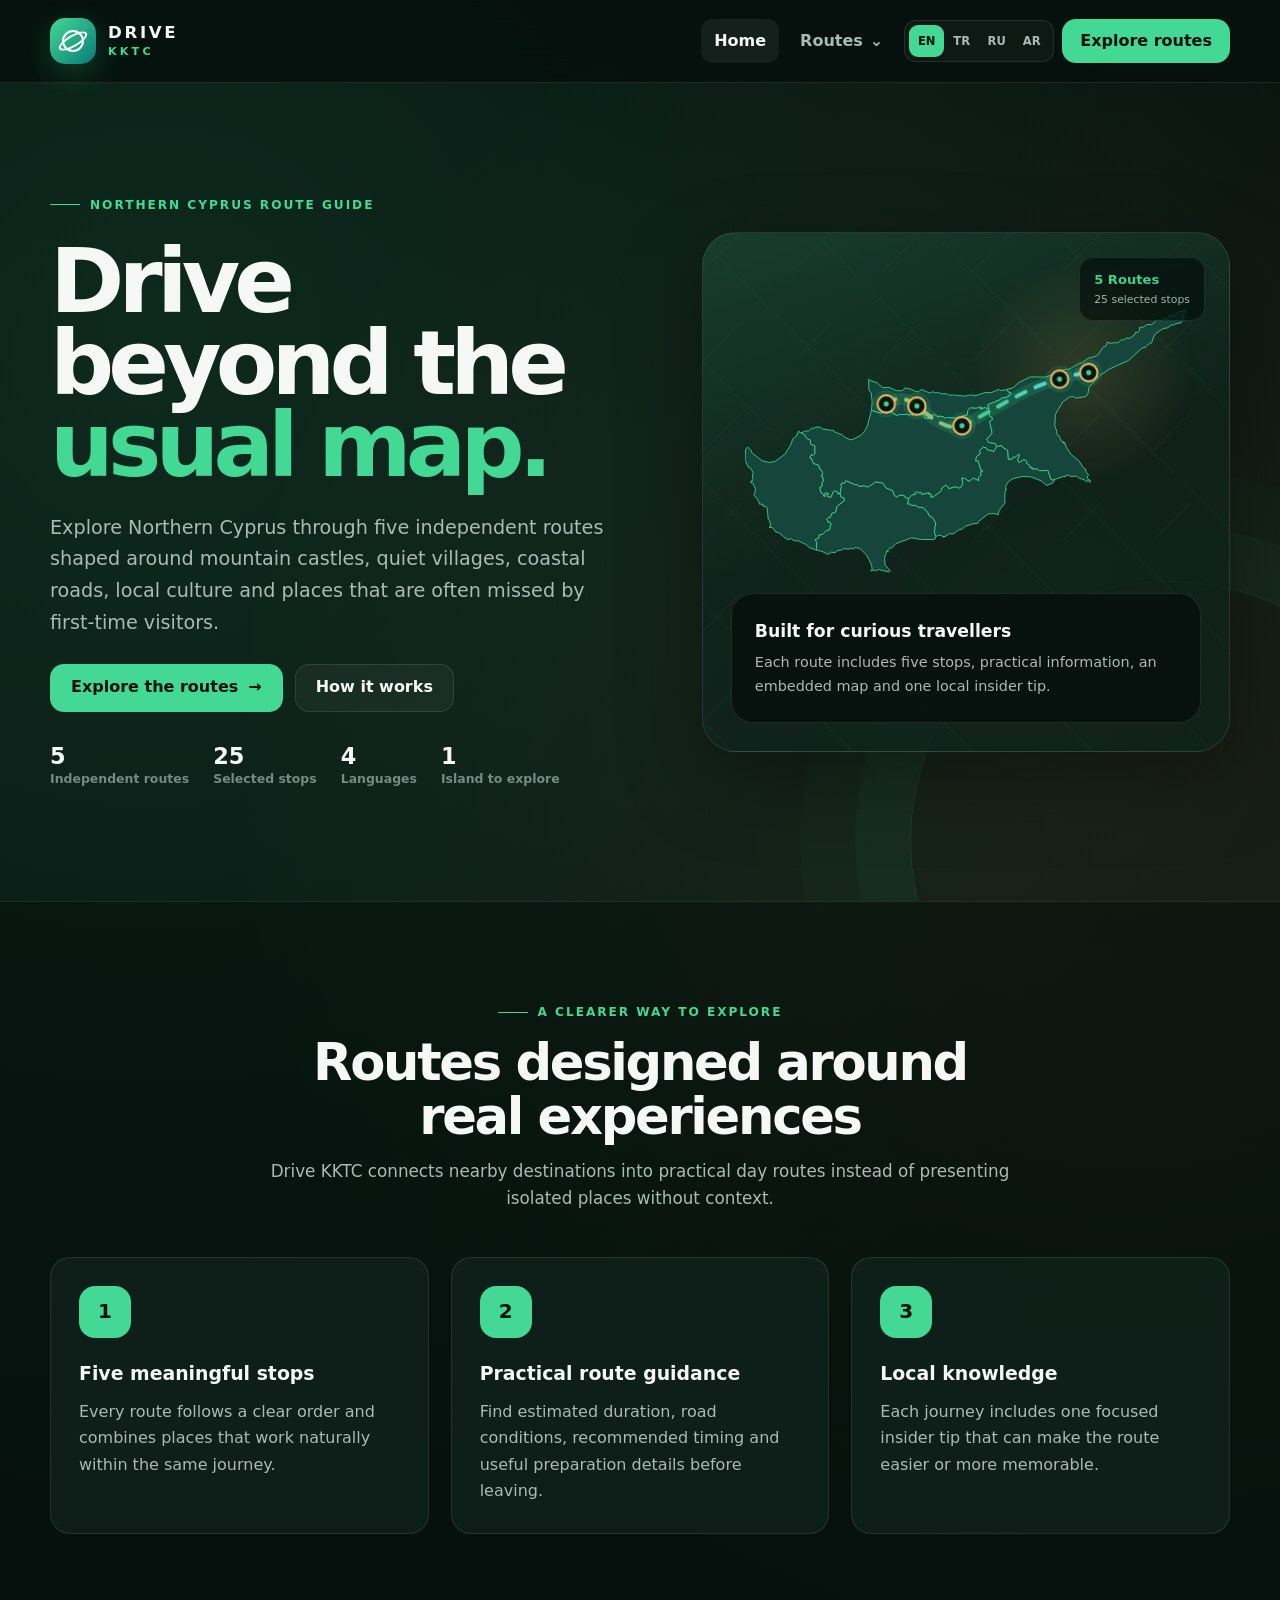
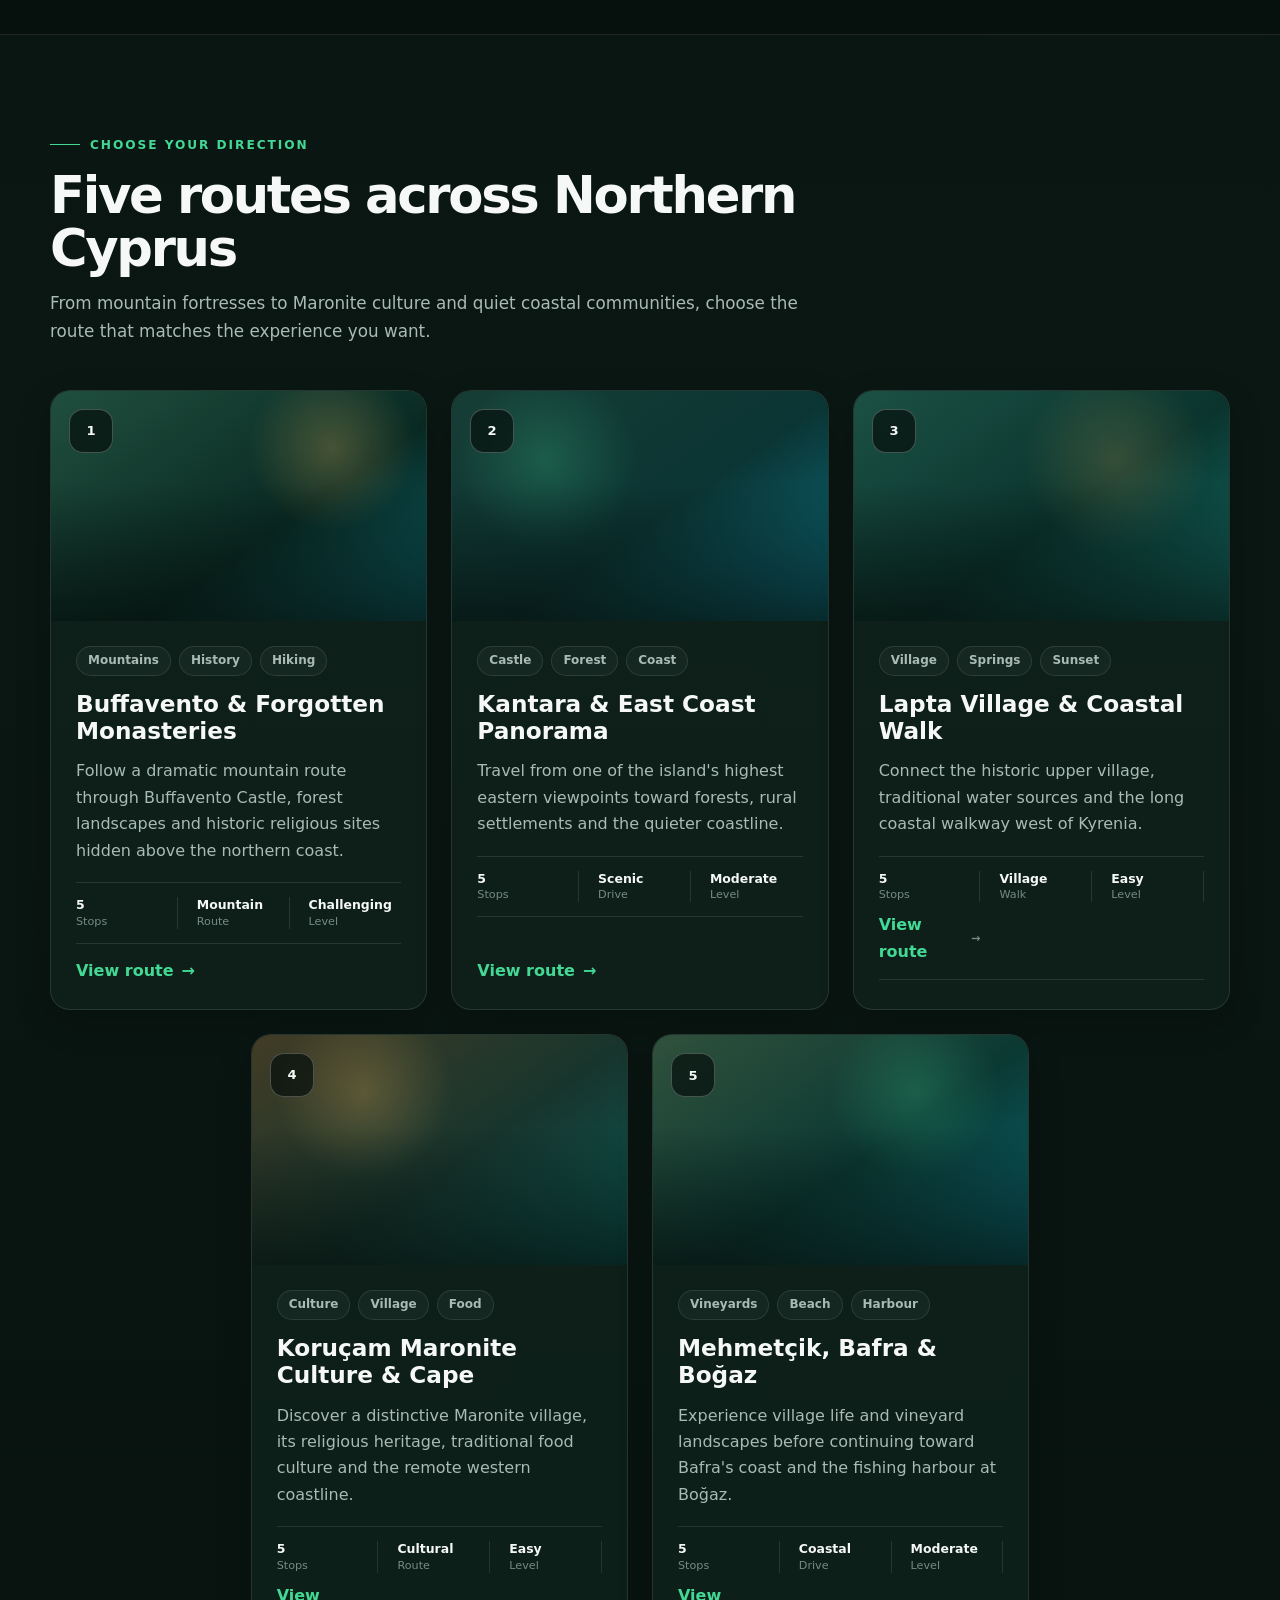
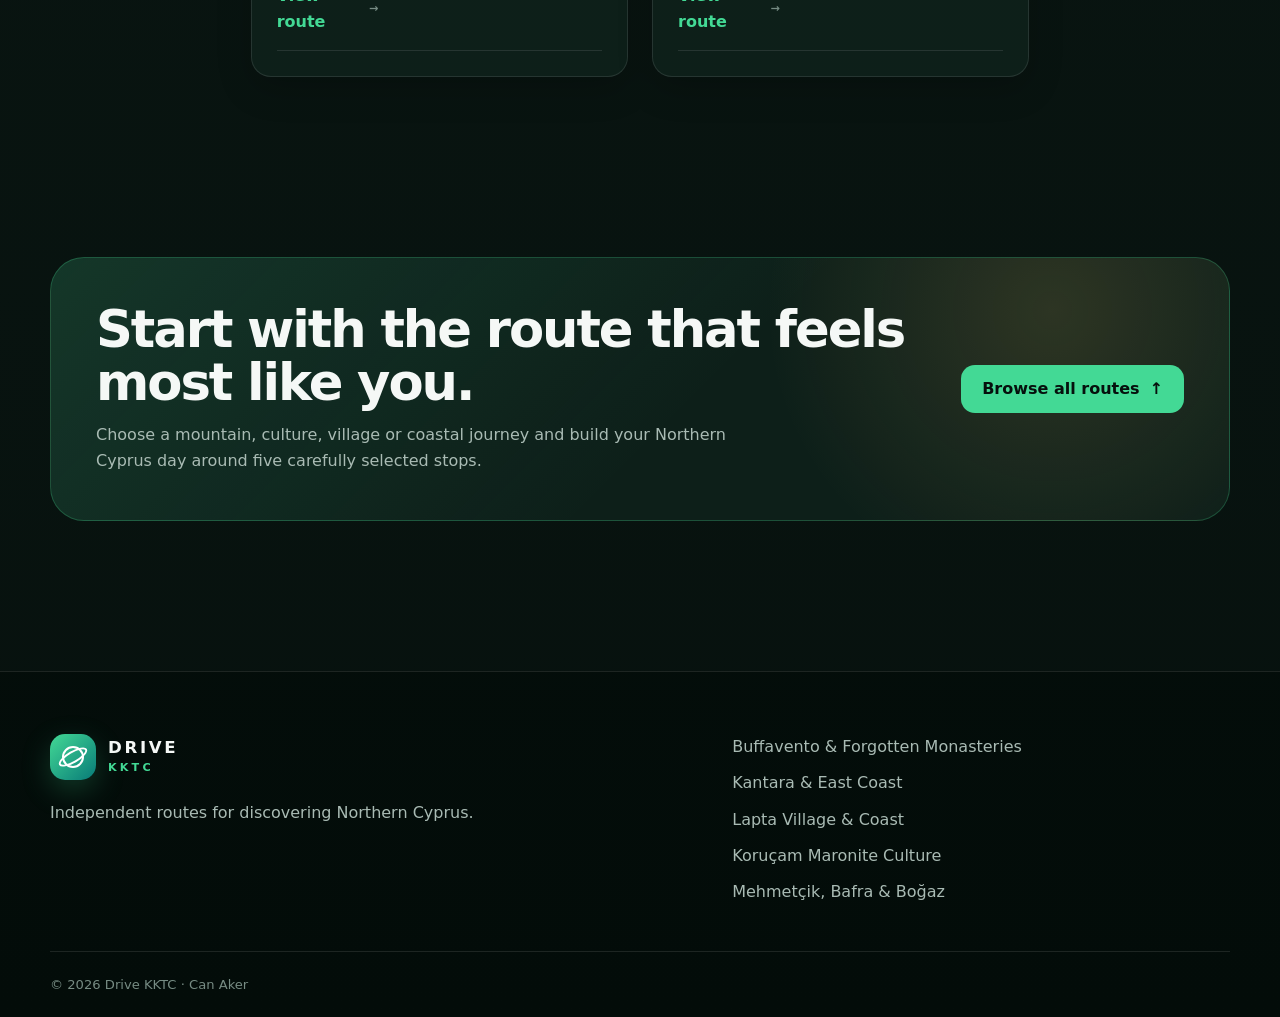
==== en/index.html @ a7c1ca26 "v0" ====
<!doctype html>
<html lang="en">

<head>
    <meta charset="utf-8">

    <meta name="viewport" content="width=device-width, initial-scale=1">

    <title>Drive KKTC | Northern Cyprus Scenic Routes</title>

    <meta name="description"
        content="Discover five carefully planned driving routes across Northern Cyprus, featuring castles, villages, coastlines, local culture and practical travel tips.">

    <meta name="robots" content="index, follow">

    <link rel="canonical" href="/en/">

    <link rel="icon" type="image/svg+xml" href="../favicon.svg">

    <link rel="stylesheet" href="../css/site.css">

    <script src="../js/components.js" defer></script>

    <script src="../js/site.js" defer></script>
</head>

<body data-locale="en" data-page="home" data-root="../">
    <div data-site-header></div>

    <main>
        <section class="hero">
            <div class="container hero-grid">
                <div class="hero-copy reveal">
                    <span class="eyebrow">
                        Northern Cyprus Route Guide
                    </span>

                    <h1>
                        Drive beyond the
                        <span>usual map.</span>
                    </h1>

                    <p>
                        Explore Northern Cyprus through five independent
                        routes shaped around mountain castles, quiet
                        villages, coastal roads, local culture and places
                        that are often missed by first-time visitors.
                    </p>

                    <div class="hero-actions">
                        <a class="button" href="#routes">
                            Explore the routes
                            <span aria-hidden="true">→</span>
                        </a>

                        <a class="button secondary" href="#about">
                            How it works
                        </a>
                    </div>

                    <div class="hero-stats">
                        <div class="hero-stat">
                            <strong>5</strong>
                            <span>Independent routes</span>
                        </div>

                        <div class="hero-stat">
                            <strong>25</strong>
                            <span>Selected stops</span>
                        </div>

                        <div class="hero-stat">
                            <strong>4</strong>
                            <span>Languages</span>
                        </div>

                        <div class="hero-stat">
                            <strong>1</strong>
                            <span>Island to explore</span>
                        </div>
                    </div>
                </div>

                <div class="hero-panel reveal" aria-label="Stylised Northern Cyprus route map">
                    <div class="hero-map" aria-hidden="true">
                        <div class="hero-map-badge">
                            <strong>5 Routes</strong>
                            <span>25 selected stops</span>
                        </div>

                        <div class="cyprus-map-stage">
                            <img class="cyprus-map-image" src="../images/cyprus-outline.svg" alt="" width="607"
                                height="390" aria-hidden="true">

                            <svg class="route-overlay" 
                            viewBox="0 110 607 390" 
                            preserveAspectRatio="xMidYMid meet"
                                xmlns="http://www.w3.org/2000/svg" aria-hidden="true">
                                <defs>
                                    <linearGradient id="routeGradient" x1="194" y1="190" x2="472" y2="147" gradientUnits="userSpaceOnUse">
                                        <stop offset="0" stop-color="#f0bd61" />
                                
                                        <stop offset="0.48" stop-color="#43d995" />
                                
                                        <stop offset="1" stop-color="#66e4ff" />
                                    </linearGradient>
                                </defs>
                                <g
                                class="route-layer"
                                transform="translate(0, 75)"
                                >
                                
                                <path class="route-path-glow" d="
                                        M194 190
                                        C207 180 223 181 236 193
                                        C253 207 279 229 298 220
                                        C342 200 385 167 432 156
                                        C446 152 459 148 472 147
                                    " />
                                
                                <path class="island-route-path" d="
                                        M194 190
                                        C207 180 223 181 236 193
                                        C253 207 279 229 298 220
                                        C342 200 385 167 432 156
                                        C446 152 459 148 472 147
                                    " />
                                
                                <g class="route-point point-one">
                                    <circle class="route-point-halo" cx="194" cy="190" r="18" />
                                    <circle class="route-point-ring" cx="194" cy="190" r="12" />
                                    <circle class="route-point-core" cx="194" cy="190" r="5" />
                                </g>
                                
                                <g class="route-point point-two">
                                    <circle class="route-point-halo" cx="236" cy="193" r="18" />
                                    <circle class="route-point-ring" cx="236" cy="193" r="12" />
                                    <circle class="route-point-core" cx="236" cy="193" r="5" />
                                </g>
                                
                                <g class="route-point point-three">
                                    <circle class="route-point-halo" cx="298" cy="220" r="18" />
                                    <circle class="route-point-ring" cx="298" cy="220" r="12" />
                                    <circle class="route-point-core" cx="298" cy="220" r="5" />
                                </g>
                                
                                <g class="route-point point-four">
                                    <circle class="route-point-halo" cx="432" cy="156" r="18" />
                                    <circle class="route-point-ring" cx="432" cy="156" r="12" />
                                    <circle class="route-point-core" cx="432" cy="156" r="5" />
                                </g>
                                
                                <g class="route-point point-five">
                                    <circle class="route-point-halo" cx="472" cy="147" r="18" />
                                    <circle class="route-point-ring" cx="472" cy="147" r="12" />
                                    <circle class="route-point-core" cx="472" cy="147" r="5" />
                                </g>

                                </g>

                            </svg>
                        </div>
                    </div>

                    <div class="hero-panel-card">
                        <strong>
                            Built for curious travellers
                        </strong>

                        <p>
                            Each route includes five stops, practical
                            information, an embedded map and one local
                            insider tip.
                        </p>
                    </div>
                </div>
            </div>
        </section>

        <section class="section section-dark" id="about">
            <div class="container">
                <div class="section-heading center reveal">
                    <span class="eyebrow">
                        A clearer way to explore
                    </span>

                    <h2>
                        Routes designed around
                        real experiences
                    </h2>

                    <p>
                        Drive KKTC connects nearby destinations into
                        practical day routes instead of presenting
                        isolated places without context.
                    </p>
                </div>

                <div class="feature-grid">
                    <article class="feature-card reveal">
                        <div class="feature-icon" aria-hidden="true">
                            1
                        </div>

                        <h3>Five meaningful stops</h3>

                        <p>
                            Every route follows a clear order and combines
                            places that work naturally within the same
                            journey.
                        </p>
                    </article>

                    <article class="feature-card reveal">
                        <div class="feature-icon" aria-hidden="true">
                            2
                        </div>

                        <h3>Practical route guidance</h3>

                        <p>
                            Find estimated duration, road conditions,
                            recommended timing and useful preparation
                            details before leaving.
                        </p>
                    </article>

                    <article class="feature-card reveal">
                        <div class="feature-icon" aria-hidden="true">
                            3
                        </div>

                        <h3>Local knowledge</h3>

                        <p>
                            Each journey includes one focused insider tip
                            that can make the route easier or more
                            memorable.
                        </p>
                    </article>
                </div>
            </div>
        </section>

        <section class="section" id="routes">
            <div class="container">
                <div class="section-heading reveal">
                    <span class="eyebrow">
                        Choose your direction
                    </span>

                    <h2>
                        Five routes across
                        Northern Cyprus
                    </h2>

                    <p>
                        From mountain fortresses to Maronite culture and
                        quiet coastal communities, choose the route that
                        matches the experience you want.
                    </p>
                </div>

                <div class="route-grid">
                    <article class="route-card reveal">
                        <div class="route-card-media">
                            <span class="route-number">
                                1
                            </span>
                        </div>

                        <div class="route-card-body">
                            <div class="route-card-meta">
                                <span class="tag">Mountains</span>
                                <span class="tag">History</span>
                                <span class="tag">Hiking</span>
                            </div>

                            <h3>
                                Buffavento & Forgotten Monasteries
                            </h3>

                            <p>
                                Follow a dramatic mountain route through
                                Buffavento Castle, forest landscapes and
                                historic religious sites hidden above the
                                northern coast.
                            </p>
                            <div class="route-quick-info">
                                <span>
                                    <strong>5</strong>
                                    Stops
                                </span>

                                <span>
                                    <strong>Mountain</strong>
                                    Route
                                </span>

                                <span>
                                    <strong>Challenging</strong>
                                    Level
                                </span>
                            </div>
                            <a class="route-card-link" href="./routes/buffavento-mountain-route/index.html">
                                View route
                                <span aria-hidden="true">→</span>
                            </a>
                        </div>
                    </article>

                    <article class="route-card reveal">
                        <div class="route-card-media">
                            <span class="route-number">
                                2
                            </span>
                        </div>

                        <div class="route-card-body">
                            <div class="route-card-meta">
                                <span class="tag">Castle</span>
                                <span class="tag">Forest</span>
                                <span class="tag">Coast</span>
                            </div>

                            <h3>
                                Kantara & East Coast Panorama
                            </h3>

                            <p>
                                Travel from one of the island's highest
                                eastern viewpoints toward forests, rural
                                settlements and the quieter coastline.
                            </p>

                            <div class="route-quick-info">
                                <span>
                                    <strong>5</strong>
                                    Stops
                                </span>

                                <span>
                                    <strong>Scenic</strong>
                                    Drive
                                </span>

                                <span>
                                    <strong>Moderate</strong>
                                    Level
                                </span>
                            </div>
                            <a class="route-card-link" href="./routes/kantara-east-coast-route/index.html">
                                View route
                                <span aria-hidden="true">→</span>
                            </a>
                        </div>
                    </article>

                    <article class="route-card reveal">
                        <div class="route-card-media">
                            <span class="route-number">
                                3
                            </span>
                        </div>

                        <div class="route-card-body">
                            <div class="route-card-meta">
                                <span class="tag">Village</span>
                                <span class="tag">Springs</span>
                                <span class="tag">Sunset</span>
                            </div>

                            <h3>
                                Lapta Village & Coastal Walk
                            </h3>

                            <p>
                                Connect the historic upper village,
                                traditional water sources and the long
                                coastal walkway west of Kyrenia.
                            </p>
                            <div class="route-quick-info">
                                <span>
                                    <strong>5</strong>
                                    Stops
                                </span>

                                <span>
                                    <strong>Village</strong>
                                    Walk
                                </span>

                                <span>
                                    <strong>Easy</strong>
                                    Level
                                </span>

                                <a class="route-card-link" href="./routes/lapta-village-coastal-route/index.html">
                                    View route
                                    <span aria-hidden="true">→</span>
                                </a>
                            </div>
                    </article>

                    <article class="route-card reveal">
                        <div class="route-card-media">
                            <span class="route-number">
                                4
                            </span>
                        </div>

                        <div class="route-card-body">
                            <div class="route-card-meta">
                                <span class="tag">Culture</span>
                                <span class="tag">Village</span>
                                <span class="tag">Food</span>
                            </div>

                            <h3>
                                Koruçam Maronite Culture & Cape
                            </h3>

                            <p>
                                Discover a distinctive Maronite village,
                                its religious heritage, traditional food
                                culture and the remote western coastline.
                            </p>
                            <div class="route-quick-info">
                                <span>
                                    <strong>5</strong>
                                    Stops
                                </span>

                                <span>
                                    <strong>Cultural</strong>
                                    Route
                                </span>

                                <span>
                                    <strong>Easy</strong>
                                    Level
                                </span>

                                <a class="route-card-link" href="./routes/korucam-maronite-route/index.html">
                                    View route
                                    <span aria-hidden="true">→</span>
                                </a>
                            </div>
                    </article>

                    <article class="route-card reveal">
                        <div class="route-card-media">
                            <span class="route-number">
                                5
                            </span>
                        </div>

                        <div class="route-card-body">
                            <div class="route-card-meta">
                                <span class="tag">Vineyards</span>
                                <span class="tag">Beach</span>
                                <span class="tag">Harbour</span>
                            </div>

                            <h3>
                                Mehmetçik, Bafra & Boğaz
                            </h3>

                            <p>
                                Experience village life and vineyard
                                landscapes before continuing toward
                                Bafra's coast and the fishing harbour at
                                Boğaz.
                            </p>
                            <div class="route-quick-info">
                                <span>
                                    <strong>5</strong>
                                    Stops
                                </span>

                                <span>
                                    <strong>Coastal</strong>
                                    Drive
                                </span>

                                <span>
                                    <strong>Moderate</strong>
                                    Level
                                </span>

                                <a class="route-card-link" href="./routes/mehmetcik-bafra-bogaz-route/index.html">
                                    View route
                                    <span aria-hidden="true">→</span>
                                </a>
                            </div>
                    </article>
                </div>
            </div>
        </section>

        <section class="cta-section">
            <div class="container">
                <div class="cta-panel reveal">
                    <div>
                        <h2>
                            Start with the route that
                            feels most like you.
                        </h2>

                        <p>
                            Choose a mountain, culture, village or coastal
                            journey and build your Northern Cyprus day
                            around five carefully selected stops.
                        </p>
                    </div>

                    <a class="button" href="#routes">
                        Browse all routes
                        <span aria-hidden="true">↑</span>
                    </a>
                </div>
            </div>
        </section>
    </main>

    <div data-site-footer></div>
</body>

</html>
---- css/site.css ----
:root {
    --color-bg: #07110e;
    --color-bg-soft: #0b1814;
    --color-surface: #10231d;
    --color-surface-soft: rgba(16, 35, 29, 0.78);
    --color-surface-light: #17332a;

    --color-text: #f5f8f6;
    --color-text-soft: #a9bbb4;
    --color-text-muted: #768b83;

    --color-primary: #43d995;
    --color-primary-dark: #20ad72;
    --color-primary-soft: rgba(67, 217, 149, 0.13);

    --color-accent: #f0bd61;
    --color-accent-soft: rgba(240, 189, 97, 0.13);

    --color-border: rgba(255, 255, 255, 0.1);
    --color-border-strong: rgba(255, 255, 255, 0.18);

    --shadow-small: 0 12px 35px rgba(0, 0, 0, 0.2);
    --shadow-large: 0 28px 80px rgba(0, 0, 0, 0.34);

    --radius-small: 12px;
    --radius-medium: 20px;
    --radius-large: 34px;

    --container-width: 1180px;
    --header-height: 82px;

    --transition-fast: 180ms ease;
    --transition-medium: 320ms ease;
}

/* =========================================================
   Reset and base
   ========================================================= */

*,
*::before,
*::after {
    box-sizing: border-box;
}

html {
    scroll-behavior: smooth;
    scroll-padding-top: calc(var(--header-height) + 24px);
}

body {
    margin: 0;
    min-width: 320px;
    overflow-x: hidden;
    color: var(--color-text);
    background:
        radial-gradient(
            circle at 12% 8%,
            rgba(67, 217, 149, 0.12),
            transparent 30%
        ),
        radial-gradient(
            circle at 88% 18%,
            rgba(240, 189, 97, 0.08),
            transparent 25%
        ),
        linear-gradient(
            180deg,
            #06100d 0%,
            #0a1713 48%,
            #07110e 100%
        );
    font-family:
        Inter,
        ui-sans-serif,
        system-ui,
        -apple-system,
        BlinkMacSystemFont,
        "Segoe UI",
        sans-serif;
    line-height: 1.65;
    -webkit-font-smoothing: antialiased;
    text-rendering: optimizeLegibility;
}

body::before {
    position: fixed;
    inset: 0;
    z-index: -2;
    pointer-events: none;
    content: "";
    opacity: 0.24;
    background-image:
        linear-gradient(
            rgba(255, 255, 255, 0.025) 1px,
            transparent 1px
        ),
        linear-gradient(
            90deg,
            rgba(255, 255, 255, 0.025) 1px,
            transparent 1px
        );
    background-size: 48px 48px;
    -webkit-mask-image: linear-gradient(to bottom, #000, transparent 90%);
    mask-image: linear-gradient(to bottom, #000, transparent 90%);
}

img {
    display: block;
    max-width: 100%;
}

a {
    color: inherit;
    text-decoration: none;
}

button,
input,
textarea,
select {
    font: inherit;
}

button {
    color: inherit;
}

ul,
ol {
    margin-top: 0;
}

::selection {
    color: #06100d;
    background: var(--color-primary);
}

:focus-visible {
    outline: 3px solid rgba(67, 217, 149, 0.8);
    outline-offset: 3px;
}

/* =========================================================
   Layout helpers
   ========================================================= */

.container {
    width: min(
        calc(100% - 40px),
        var(--container-width)
    );
    margin-inline: auto;
}

.section {
    padding: 100px 0;
}

.section-small {
    padding: 72px 0;
}

.section-dark {
    border-top: 1px solid var(--color-border);
    border-bottom: 1px solid var(--color-border);
    background: rgba(4, 12, 9, 0.42);
}

.section-heading {
    display: grid;
    max-width: 760px;
    margin-bottom: 44px;
    gap: 14px;
}

.section-heading.center {
    margin-inline: auto;
    text-align: center;
}

.section-heading h2 {
    margin: 0;
    font-size: clamp(2.15rem, 4vw, 3.7rem);
    line-height: 1.05;
    letter-spacing: -0.045em;
}

.section-heading p {
    margin: 0;
    color: var(--color-text-soft);
    font-size: 1.05rem;
}

.eyebrow {
    display: inline-flex;
    width: fit-content;
    align-items: center;
    gap: 10px;
    color: var(--color-primary);
    font-size: 0.76rem;
    font-weight: 850;
    letter-spacing: 0.16em;
    text-transform: uppercase;
}

.eyebrow::before {
    width: 30px;
    height: 1px;
    content: "";
    background: currentColor;
}

.section-heading.center .eyebrow {
    margin-inline: auto;
}

.text-highlight {
    color: var(--color-primary);
}

.sr-only {
    position: absolute;
    width: 1px;
    height: 1px;
    padding: 0;
    overflow: hidden;
    clip: rect(0, 0, 0, 0);
    white-space: nowrap;
    border: 0;
}

/* =========================================================
   Header
   ========================================================= */

.site-header {
    position: sticky;
    top: 0;
    z-index: 1000;
    min-height: var(--header-height);
    border-bottom: 1px solid var(--color-border);
    background: rgba(6, 16, 13, 0.84);
    -webkit-backdrop-filter: blur(18px);
    backdrop-filter: blur(18px);
}

.header-inner {
    display: flex;
    min-height: var(--header-height);
    align-items: center;
    justify-content: space-between;
    gap: 24px;
}

.brand {
    display: inline-flex;
    flex-shrink: 0;
    align-items: center;
    gap: 12px;
}

.brand-mark {
    position: relative;
    display: grid;
    width: 46px;
    height: 46px;
    place-items: center;
    overflow: hidden;
    border-radius: 15px;
    background:
        linear-gradient(
            135deg,
            var(--color-primary),
            #087b78
        );
    box-shadow:
        0 10px 30px
        rgba(67, 217, 149, 0.22);
}

.brand-mark::before {
    width: 22px;
    height: 22px;
    content: "";
    border: 2px solid #fff;
    border-radius: 50%;
}

.brand-mark span {
    position: absolute;
    width: 32px;
    height: 12px;
    border: 2px solid #fff;
    border-radius: 50%;
    transform: rotate(-30deg);
}

.brand-text {
    display: grid;
    line-height: 1;
}

.brand-text strong {
    font-size: 1.04rem;
    letter-spacing: 0.16em;
}

.brand-text small {
    margin-top: 5px;
    color: var(--color-primary);
    font-size: 0.7rem;
    font-weight: 850;
    letter-spacing: 0.28em;
}

.primary-navigation {
    display: flex;
    align-items: center;
    gap: 8px;
}

.nav-link,
.routes-menu-button {
    min-height: 44px;
    padding: 0 13px;
    border: 0;
    border-radius: 12px;
    color: var(--color-text-soft);
    background: transparent;
    cursor: pointer;
    font-weight: 700;
    transition:
        color var(--transition-fast),
        background var(--transition-fast);
}

.nav-link {
    display: inline-flex;
    align-items: center;
}

.nav-link:hover,
.routes-menu-button:hover,
.nav-link.is-active {
    color: var(--color-text);
    background: rgba(255, 255, 255, 0.06);
}

.routes-menu {
    position: relative;
}

.routes-menu-button {
    display: inline-flex;
    align-items: center;
    gap: 7px;
}

.routes-menu-button span {
    transition: transform var(--transition-fast);
}

.routes-menu.is-open .routes-menu-button span {
    transform: rotate(180deg);
}

.routes-dropdown {
    position: absolute;
    top: calc(100% + 15px);
    inset-inline-start: 0;
    display: grid;
    width: 320px;
    margin: 0;
    padding: 10px;
    list-style: none;
    visibility: hidden;
    border: 1px solid var(--color-border);
    border-radius: 18px;
    background: rgba(10, 24, 19, 0.98);
    box-shadow: var(--shadow-large);
    opacity: 0;
    transform: translateY(-8px);
    transition:
        opacity var(--transition-fast),
        transform var(--transition-fast),
        visibility var(--transition-fast);
}

.routes-menu:hover .routes-dropdown,
.routes-menu:focus-within .routes-dropdown,
.routes-menu.is-open .routes-dropdown {
    visibility: visible;
    opacity: 1;
    transform: translateY(0);
}

.routes-dropdown a {
    display: block;
    padding: 12px 14px;
    border-radius: 11px;
    color: var(--color-text-soft);
    font-size: 0.9rem;
    transition:
        color var(--transition-fast),
        background var(--transition-fast);
}

.routes-dropdown a:hover,
.routes-dropdown a.is-active {
    color: var(--color-text);
    background: var(--color-primary-soft);
}

.language-switcher {
    display: flex;
    align-items: center;
    padding: 4px;
    border: 1px solid var(--color-border);
    border-radius: 12px;
    background: rgba(255, 255, 255, 0.035);
}

.language-switcher a {
    display: grid;
    min-width: 35px;
    height: 32px;
    place-items: center;
    border-radius: 9px;
    color: var(--color-text-soft);
    font-size: 0.72rem;
    font-weight: 850;
    transition:
        color var(--transition-fast),
        background var(--transition-fast);
}

.language-switcher a:hover,
.language-switcher a.is-current {
    color: #06100d;
    background: var(--color-primary);
}

.menu-toggle {
    display: none;
    width: 46px;
    height: 46px;
    padding: 11px;
    border: 1px solid var(--color-border);
    border-radius: 14px;
    background: rgba(255, 255, 255, 0.04);
    cursor: pointer;
}

.menu-toggle span {
    display: block;
    width: 100%;
    height: 2px;
    margin: 5px 0;
    border-radius: 999px;
    background: var(--color-text);
}

/* =========================================================
   Buttons
   ========================================================= */

.button,
.header-cta {
    display: inline-flex;
    min-height: 48px;
    align-items: center;
    justify-content: center;
    gap: 10px;
    padding: 0 20px;
    border: 1px solid transparent;
    border-radius: 14px;
    color: #06100d;
    background: var(--color-primary);
    cursor: pointer;
    font-weight: 850;
    transition:
        transform var(--transition-fast),
        background var(--transition-fast),
        box-shadow var(--transition-fast);
}

.header-cta {
    min-height: 44px;
    padding-inline: 17px;
}

.button:hover,
.header-cta:hover {
    background: #67e8ad;
    box-shadow:
        0 14px 34px
        rgba(67, 217, 149, 0.22);
    transform: translateY(-2px);
}

.button.secondary {
    color: var(--color-text);
    border-color: var(--color-border);
    background: rgba(255, 255, 255, 0.045);
}

.button.secondary:hover {
    background: rgba(255, 255, 255, 0.09);
    box-shadow: none;
}

.button.small {
    min-height: 42px;
    padding-inline: 16px;
    font-size: 0.9rem;
}

/* =========================================================
   Home hero
   ========================================================= */

.hero {
    position: relative;
    display: grid;
    min-height: calc(100vh - var(--header-height));
    align-items: center;
    padding: 90px 0;
    overflow: hidden;
}

.hero::after {
    position: absolute;
    right: -150px;
    bottom: -200px;
    width: 520px;
    height: 520px;
    content: "";
    border: 1px solid rgba(67, 217, 149, 0.15);
    border-radius: 50%;
    box-shadow:
        0 0 0 55px rgba(67, 217, 149, 0.035),
        0 0 0 110px rgba(67, 217, 149, 0.02);
}

.hero-grid {
    position: relative;
    z-index: 2;
    display: grid;
    grid-template-columns:
        minmax(0, 1.05fr)
        minmax(380px, 0.95fr);
    align-items: center;
    gap: 68px;
}

.hero-copy {
    display: grid;
    gap: 25px;
}

.hero h1 {
    max-width: 850px;
    margin: 0;
    font-size: clamp(3.5rem, 7vw, 6.9rem);
    line-height: 0.92;
    letter-spacing: -0.065em;
}

.hero h1 span {
    color: var(--color-primary);
}

.hero-copy > p {
    max-width: 660px;
    margin: 0;
    color: var(--color-text-soft);
    font-size: clamp(1rem, 1.6vw, 1.2rem);
}

.hero-actions {
    display: flex;
    flex-wrap: wrap;
    gap: 12px;
}

.hero-stats {
    display: flex;
    flex-wrap: wrap;
    gap: 24px;
    padding-top: 8px;
}

.hero-stat {
    display: grid;
    gap: 2px;
}

.hero-stat strong {
    font-size: 1.4rem;
    line-height: 1;
}

.hero-stat span {
    color: var(--color-text-muted);
    font-size: 0.78rem;
    font-weight: 700;
}

.hero-panel {
    position: relative;
    min-height: 520px;
    overflow: hidden;
    border: 1px solid var(--color-border);
    border-radius: var(--radius-large);
    background:
        linear-gradient(
            160deg,
            rgba(67, 217, 149, 0.15),
            transparent 50%
        ),
        var(--color-surface-soft);
    box-shadow: var(--shadow-large);
}

.hero-map {
    position: absolute;
    inset: 0;
    display: grid;
    place-items: center;
    padding: 64px 28px 190px;
    overflow: hidden;
    opacity: 0.96;
    background:
        radial-gradient(
            circle at 72% 27%,
            rgba(240, 189, 97, 0.14),
            transparent 22%
        ),
        linear-gradient(
            135deg,
            transparent 20%,
            rgba(255, 255, 255, 0.035) 21%,
            transparent 22%
        ),
        linear-gradient(
            45deg,
            transparent 45%,
            rgba(67, 217, 149, 0.055) 46%,
            transparent 47%
        );
    background-size:
        auto,
        90px 90px,
        120px 120px;
}

.cyprus-map-stage {
    position: relative;
    width: 94%;
    aspect-ratio: 607 / 390;
    transform: translateY(-6px);
    transform-origin: center;
}

.cyprus-map-image,
.route-overlay {
    position: absolute;
    inset: 0;
    display: block;
    width: 100%;
    height: 100%;
}

.cyprus-map-image {
    object-fit: contain;
    object-position: center;
}

.route-overlay {
    z-index: 2;
    overflow: visible;
    pointer-events: none;
}

.route-path-glow {
    fill: none;
    opacity: 0;
    stroke: rgba(67, 217, 149, 0.17);
    stroke-width: 12;
    stroke-linecap: round;
    stroke-linejoin: round;
    vector-effect: non-scaling-stroke;
}

.island-route-path {
    fill: none;
    stroke: url("#routeGradient");
    stroke-width: 4;
    stroke-linecap: round;
    stroke-linejoin: round;
    stroke-dasharray: 10 11;
    stroke-dashoffset: 170;
    vector-effect: non-scaling-stroke;
}

.route-point {
    opacity: 0;
    transform-box: fill-box;
    transform-origin: center;
    transform: scale(0.5);
}

.route-point-halo {
    fill: rgba(67, 217, 149, 0.1);
    stroke: rgba(67, 217, 149, 0.2);
    stroke-width: 1;
}

.route-point-ring {
    fill: rgba(6, 16, 13, 0.9);
    stroke: var(--color-accent);
    stroke-width: 3;
}

.route-point-core {
    fill: var(--color-primary);
    stroke: rgba(6, 16, 13, 0.95);
    stroke-width: 3;
}

.hero-panel.is-visible .route-path-glow {
    animation: route-glow-enter 700ms ease-out 120ms forwards;
}

.hero-panel.is-visible .island-route-path {
    animation: route-draw 1.3s ease-out forwards;
}

.hero-panel.is-visible .route-point {
    animation: route-point-enter 420ms ease-out forwards;
}

.hero-panel.is-visible .point-one {
    animation-delay: 180ms;
}

.hero-panel.is-visible .point-two {
    animation-delay: 320ms;
}

.hero-panel.is-visible .point-three {
    animation-delay: 460ms;
}

.hero-panel.is-visible .point-four {
    animation-delay: 600ms;
}

.hero-panel.is-visible .point-five {
    animation-delay: 740ms;
}

.hero-map-badge {
    position: absolute;
    top: 24px;
    inset-inline-end: 24px;
    z-index: 3;
    display: grid;
    padding: 11px 14px;
    gap: 1px;
    border: 1px solid var(--color-border);
    border-radius: 14px;
    background: rgba(6, 16, 13, 0.74);
    -webkit-backdrop-filter: blur(10px);
    backdrop-filter: blur(10px);
}

.hero-map-badge strong {
    color: var(--color-primary);
    font-size: 0.82rem;
}

.hero-map-badge span {
    color: var(--color-text-soft);
    font-size: 0.68rem;
}

@keyframes route-glow-enter {
    from {
        opacity: 0;
    }

    to {
        opacity: 1;
    }
}

@keyframes route-draw {
    from {
        stroke-dashoffset: 170;
    }

    to {
        stroke-dashoffset: 0;
    }
}

@keyframes route-point-enter {
    from {
        opacity: 0;
        transform: scale(0.5);
    }

    to {
        opacity: 1;
        transform: scale(1);
    }
}

.hero-panel-card {
    position: absolute;
    right: 28px;
    bottom: 28px;
    left: 28px;
    padding: 23px;
    border: 1px solid var(--color-border);
    border-radius: 22px;
    background: rgba(6, 16, 13, 0.84);
    -webkit-backdrop-filter: blur(10px);
    backdrop-filter: blur(10px);
}

.hero-panel-card strong {
    display: block;
    margin-bottom: 6px;
    font-size: 1.08rem;
}

.hero-panel-card p {
    margin: 0;
    color: var(--color-text-soft);
    font-size: 0.9rem;
}

/* =========================================================
   Intro / features
   ========================================================= */

.feature-grid {
    display: grid;
    grid-template-columns: repeat(3, minmax(0, 1fr));
    gap: 22px;
}

.feature-card {
    padding: 28px;
    border: 1px solid var(--color-border);
    border-radius: var(--radius-medium);
    background: var(--color-surface-soft);
    transition:
        border-color var(--transition-fast),
        transform var(--transition-fast);
}

.feature-card:hover {
    border-color: rgba(67, 217, 149, 0.38);
    transform: translateY(-5px);
}

.feature-icon {
    display: grid;
    width: 52px;
    height: 52px;
    margin-bottom: 20px;
    place-items: center;
    border-radius: 16px;
    color: #06100d;
    background: var(--color-primary);
    font-size: 1.25rem;
    font-weight: 900;
}

.feature-card h3 {
    margin: 0 0 10px;
    font-size: 1.18rem;
}

.feature-card p {
    margin: 0;
    color: var(--color-text-soft);
}

/* =========================================================
   Route cards
   ========================================================= */

.route-grid {
    display: grid;
    grid-template-columns: repeat(6, minmax(0, 1fr));
    gap: 24px;
}

.route-card {
    grid-column: span 2;
}
.route-card::before {
    position: absolute;
    top: 0;
    right: 0;
    left: 0;
    z-index: 3;
    height: 3px;
    content: "";
    background:
        linear-gradient(
            90deg,
            var(--color-primary),
            var(--color-accent)
        );
    transform: scaleX(0);
    transform-origin: left;
    transition: transform var(--transition-medium);
}

.route-card:hover::before {
    transform: scaleX(1);
}

html[dir="rtl"] .route-card::before {
    transform-origin: right;
}

.route-card:nth-child(4) {
    grid-column: 2 / span 2;
}

.route-card:nth-child(5) {
    grid-column: 4 / span 2;
}

.route-card {
    position: relative;
    display: flex;
    min-height: 490px;
    flex-direction: column;
    overflow: hidden;
    border: 1px solid var(--color-border);
    border-radius: var(--radius-medium);
    background: var(--color-surface-soft);
    box-shadow: var(--shadow-small);
    transition:
        transform var(--transition-medium),
        border-color var(--transition-medium),
        box-shadow var(--transition-medium);
}

.route-card:hover {
    border-color: rgba(67, 217, 149, 0.45);
    box-shadow: var(--shadow-large);
    transform: translateY(-8px);
}

.route-card-media {
    position: relative;
    min-height: 230px;
    overflow: hidden;
    background:
        linear-gradient(
            180deg,
            transparent,
            rgba(6, 16, 13, 0.82)
        ),
        linear-gradient(
            135deg,
            #204c3e,
            #0b7285
        );
}

.route-card:nth-child(1) .route-card-media {
    background:
        radial-gradient(
            circle at 75% 25%,
            rgba(240, 189, 97, 0.25),
            transparent 25%
        ),
        linear-gradient(
            145deg,
            #204f3e,
            #092a23 60%,
            #0b6770
        );
}

.route-card:nth-child(2) .route-card-media {
    background:
        radial-gradient(
            circle at 25% 30%,
            rgba(67, 217, 149, 0.22),
            transparent 28%
        ),
        linear-gradient(
            145deg,
            #163d35,
            #0b3534 55%,
            #0b7285
        );
}

.route-card:nth-child(3) .route-card-media {
    background:
        radial-gradient(
            circle at 70% 30%,
            rgba(240, 189, 97, 0.18),
            transparent 30%
        ),
        linear-gradient(
            145deg,
            #1c5145,
            #0a342d 55%,
            #126d67
        );
}

.route-card:nth-child(4) .route-card-media {
    background:
        radial-gradient(
            circle at 30% 25%,
            rgba(240, 189, 97, 0.24),
            transparent 28%
        ),
        linear-gradient(
            145deg,
            #423c25,
            #17352d 55%,
            #0b5c58
        );
}

.route-card:nth-child(5) .route-card-media {
    background:
        radial-gradient(
            circle at 70% 25%,
            rgba(67, 217, 149, 0.22),
            transparent 27%
        ),
        linear-gradient(
            145deg,
            #30513c,
            #0b3933 55%,
            #086671
        );
}

.route-card-media::after {
    position: absolute;
    inset: 0;
    content: "";
    background:
        linear-gradient(
            to top,
            rgba(6, 16, 13, 0.72),
            transparent 60%
        );
}

.route-card-media img {
    width: 100%;
    height: 100%;
    object-fit: cover;
    transition: transform 500ms ease;
}

.route-card:hover .route-card-media img {
    transform: scale(1.05);
}

.route-number {
    position: absolute;
    top: 18px;
    inset-inline-start: 18px;
    z-index: 2;
    display: grid;
    width: 44px;
    height: 44px;
    place-items: center;
    border: 1px solid rgba(255, 255, 255, 0.24);
    border-radius: 14px;
    background: rgba(6, 16, 13, 0.72);
    -webkit-backdrop-filter: blur(10px);
    backdrop-filter: blur(10px);
    font-size: 0.82rem;
    font-weight: 850;
}

.route-card-body {
    display: flex;
    flex: 1;
    flex-direction: column;
    padding: 25px;
    gap: 14px;
}

.route-card-body h3 {
    margin: 0;
    font-size: 1.45rem;
    line-height: 1.18;
}

.route-card-body p {
    margin: 0;
    color: var(--color-text-soft);
}

.route-card-meta {
    display: flex;
    flex-wrap: wrap;
    gap: 8px;
}

.tag {
    display: inline-flex;
    min-height: 30px;
    align-items: center;
    padding: 0 11px;
    border: 1px solid var(--color-border);
    border-radius: 999px;
    color: var(--color-text-soft);
    background: rgba(255, 255, 255, 0.035);
    font-size: 0.75rem;
    font-weight: 750;
}

.route-quick-info {
    display: grid;
    grid-template-columns: repeat(3, minmax(0, 1fr));
    margin-top: 4px;
    padding: 14px 0;
    gap: 10px;
    border-top: 1px solid var(--color-border);
    border-bottom: 1px solid var(--color-border);
}

.route-quick-info span {
    display: grid;
    gap: 2px;
    color: var(--color-text-muted);
    font-size: 0.7rem;
    line-height: 1.25;
}

.route-quick-info strong {
    overflow: hidden;
    color: var(--color-text);
    font-size: 0.78rem;
    font-weight: 800;
    text-overflow: ellipsis;
    white-space: nowrap;
}

.route-quick-info span:not(:last-child) {
    border-inline-end: 1px solid var(--color-border);
}

.route-quick-info span:not(:first-child) {
    padding-inline-start: 9px;
}

.route-card-link {
    display: inline-flex;
    width: fit-content;
    align-items: center;
    margin-top: auto;
    gap: 8px;
    color: var(--color-primary);
    font-weight: 850;
    transition: gap var(--transition-fast);
}

.route-card-link:hover {
    gap: 12px;
}

/* =========================================================
   Route detail hero
   ========================================================= */

.breadcrumbs {
    display: flex;
    flex-wrap: wrap;
    padding-top: 34px;
    gap: 9px;
    color: var(--color-text-soft);
    font-size: 0.84rem;
}

.breadcrumbs a:hover {
    color: var(--color-primary);
}

.breadcrumbs span {
    opacity: 0.5;
}

.route-hero {
    padding: 55px 0 75px;
}

.route-hero-grid {
    display: grid;
    grid-template-columns:
        minmax(0, 1fr)
        minmax(360px, 0.82fr);
    align-items: center;
    gap: 58px;
}

.route-hero h1 {
    margin: 16px 0 22px;
    font-size: clamp(3rem, 6vw, 5.4rem);
    line-height: 0.96;
    letter-spacing: -0.055em;
}

.route-hero-description {
    max-width: 720px;
    margin: 0;
    color: var(--color-text-soft);
    font-size: 1.08rem;
}

.route-cover {
    position: relative;
    min-height: 470px;
    overflow: hidden;
    border: 1px solid var(--color-border);
    border-radius: var(--radius-large);
    background:
        linear-gradient(
            135deg,
            #23483e,
            #0c6d70
        );
    box-shadow: var(--shadow-large);
}

.route-cover img {
    width: 100%;
    height: 100%;
    object-fit: cover;
}

.route-cover::after {
    position: absolute;
    inset: 0;
    content: "";
    background:
        linear-gradient(
            to top,
            rgba(6, 16, 13, 0.74),
            transparent 55%
        );
}

.route-facts {
    display: grid;
    grid-template-columns: repeat(4, minmax(0, 1fr));
    margin-top: 35px;
    overflow: hidden;
    border: 1px solid var(--color-border);
    border-radius: 20px;
    background: var(--color-surface-soft);
}

.route-fact {
    padding: 22px;
    border-inline-end: 1px solid var(--color-border);
}

.route-fact:last-child {
    border-inline-end: 0;
}

.route-fact small {
    display: block;
    margin-bottom: 6px;
    color: var(--color-text-soft);
    font-size: 0.72rem;
    font-weight: 850;
    letter-spacing: 0.08em;
    text-transform: uppercase;
}

.route-fact strong {
    font-size: 1rem;
}

/* =========================================================
   Route content
   ========================================================= */

.route-content {
    display: grid;
    gap: 28px;
}

.route-content h2 {
    margin: 0;
    font-size: clamp(2rem, 4vw, 3.35rem);
    line-height: 1.06;
    letter-spacing: -0.04em;
}

.route-intro {
    max-width: 850px;
    margin: 0;
    color: var(--color-text-soft);
    font-size: 1.08rem;
}

.stops-list {
    display: grid;
    gap: 20px;
}

.stop-card {
    display: grid;
    grid-template-columns: 74px minmax(0, 1fr);
    padding: 28px;
    gap: 24px;
    border: 1px solid var(--color-border);
    border-radius: var(--radius-medium);
    background: var(--color-surface-soft);
    transition:
        border-color var(--transition-fast),
        transform var(--transition-fast);
}

.stop-card:hover {
    border-color: rgba(67, 217, 149, 0.42);
    transform: translateX(5px);
}

.stop-number {
    display: grid;
    width: 58px;
    height: 58px;
    place-items: center;
    border-radius: 18px;
    color: #06100d;
    background: var(--color-primary);
    font-size: 1rem;
    font-weight: 900;
}

.stop-content h3 {
    margin: 0 0 9px;
    font-size: 1.35rem;
}

.stop-content p {
    margin: 0;
    color: var(--color-text-soft);
}

/* =========================================================
   Practical information
   ========================================================= */

.practical-grid {
    display: grid;
    grid-template-columns: repeat(3, minmax(0, 1fr));
    gap: 20px;
}

.info-card {
    padding: 27px;
    border: 1px solid var(--color-border);
    border-radius: var(--radius-medium);
    background: var(--color-surface-soft);
}

.info-card h3 {
    margin: 0 0 12px;
    font-size: 1.08rem;
}

.info-card p,
.info-card li {
    color: var(--color-text-soft);
}

.info-card p {
    margin: 0;
}

.info-card ul {
    margin-bottom: 0;
    padding-inline-start: 20px;
}

.info-card li + li {
    margin-top: 8px;
}

/* =========================================================
   Insider tip
   ========================================================= */

.insider-tip {
    position: relative;
    overflow: hidden;
    padding: 36px;
    border: 1px solid rgba(240, 189, 97, 0.34);
    border-radius: var(--radius-medium);
    background:
        linear-gradient(
            135deg,
            var(--color-accent-soft),
            transparent
        ),
        var(--color-surface-soft);
}

.insider-tip::before {
    position: absolute;
    top: -22px;
    inset-inline-end: 25px;
    content: "LOCAL";
    color: rgba(240, 189, 97, 0.08);
    font-size: 5.5rem;
    font-weight: 950;
    letter-spacing: -0.06em;
}

.insider-tip h3 {
    position: relative;
    margin: 0 0 10px;
    color: var(--color-accent);
    font-size: 1.25rem;
}

.insider-tip p {
    position: relative;
    max-width: 880px;
    margin: 0;
    color: var(--color-text-soft);
}

/* =========================================================
   Map
   ========================================================= */

.map-frame {
    min-height: 480px;
    overflow: hidden;
    border: 1px solid var(--color-border);
    border-radius: var(--radius-medium);
    background: var(--color-surface-soft);
}

.map-frame iframe {
    display: block;
    width: 100%;
    height: 480px;
    border: 0;
}

.map-placeholder {
    display: grid;
    min-height: 480px;
    place-items: center;
    padding: 30px;
    text-align: center;
    background:
        linear-gradient(
            135deg,
            rgba(67, 217, 149, 0.12),
            transparent
        ),
        var(--color-surface-soft);
}

.map-placeholder p {
    max-width: 500px;
    margin: 0;
    color: var(--color-text-soft);
}

/* =========================================================
   Share bar
   ========================================================= */

.share-bar {
    display: flex;
    align-items: center;
    justify-content: space-between;
    padding: 25px 28px;
    gap: 20px;
    border: 1px solid var(--color-border);
    border-radius: var(--radius-medium);
    background: var(--color-surface-soft);
}

.share-bar p {
    margin: 0;
    color: var(--color-text-soft);
}

.share-actions {
    display: flex;
    flex-wrap: wrap;
    gap: 10px;
}

.share-button {
    display: inline-flex;
    min-height: 42px;
    align-items: center;
    justify-content: center;
    padding: 0 16px;
    border: 1px solid var(--color-border);
    border-radius: 12px;
    color: var(--color-text);
    background: rgba(255, 255, 255, 0.04);
    cursor: pointer;
    font-weight: 750;
    transition:
        border-color var(--transition-fast),
        background var(--transition-fast);
}

.share-button:hover {
    border-color: rgba(67, 217, 149, 0.42);
    background: var(--color-primary-soft);
}

/* =========================================================
   Call to action
   ========================================================= */

.cta-section {
    padding: 80px 0;
}

.cta-panel {
    position: relative;
    display: grid;
    grid-template-columns: minmax(0, 1fr) auto;
    align-items: center;
    padding: 45px;
    overflow: hidden;
    gap: 30px;
    border: 1px solid rgba(67, 217, 149, 0.25);
    border-radius: var(--radius-large);
    background:
        radial-gradient(
            circle at 85% 20%,
            rgba(240, 189, 97, 0.14),
            transparent 28%
        ),
        linear-gradient(
            135deg,
            rgba(67, 217, 149, 0.13),
            transparent 55%
        ),
        var(--color-surface-soft);
}

.cta-panel h2 {
    margin: 0 0 12px;
    font-size: clamp(2rem, 4vw, 3.25rem);
    line-height: 1.05;
    letter-spacing: -0.04em;
}

.cta-panel p {
    max-width: 650px;
    margin: 0;
    color: var(--color-text-soft);
}

/* =========================================================
   Footer
   ========================================================= */

.site-footer {
    margin-top: 70px;
    border-top: 1px solid var(--color-border);
    background: rgba(4, 12, 9, 0.72);
}

.footer-grid {
    display: grid;
    grid-template-columns:
        minmax(0, 1fr)
        minmax(280px, 0.8fr);
    padding-top: 62px;
    padding-bottom: 45px;
    gap: 60px;
}

.footer-brand p {
    max-width: 440px;
    margin: 20px 0 0;
    color: var(--color-text-soft);
}

.footer-routes {
    display: grid;
    align-content: start;
    gap: 10px;
}

.footer-routes a {
    width: fit-content;
    color: var(--color-text-soft);
    transition: color var(--transition-fast);
}

.footer-routes a:hover {
    color: var(--color-primary);
}

.footer-bottom {
    padding-top: 22px;
    padding-bottom: 22px;
    border-top: 1px solid var(--color-border);
}

.footer-bottom p {
    margin: 0;
    color: var(--color-text-muted);
    font-size: 0.82rem;
}

/* =========================================================
   Reveal animations
   ========================================================= */

.reveal {
    opacity: 0;
    transform: translateY(25px);
    transition:
        opacity 650ms ease,
        transform 650ms ease;
}

.reveal.is-visible {
    opacity: 1;
    transform: translateY(0);
}

/* =========================================================
   RTL support
   ========================================================= */

html[dir="rtl"] .eyebrow::before {
    order: 2;
}

html[dir="rtl"] .stop-card:hover {
    transform: translateX(-5px);
}

html[dir="rtl"] .hero h1,
html[dir="rtl"] .route-hero h1 {
    letter-spacing: 0;
}

/* =========================================================
   Responsive
   ========================================================= */

@media (max-width: 1080px) {
    .menu-toggle {
        display: block;
    }

    .primary-navigation {
        position: absolute;
        top: calc(100% + 1px);
        right: 20px;
        left: 20px;
        display: none;
        max-height: calc(100vh - 110px);
        align-items: stretch;
        padding: 16px;
        overflow-y: auto;
        border: 1px solid var(--color-border);
        border-radius: 18px;
        background: rgba(6, 16, 13, 0.98);
        box-shadow: var(--shadow-large);
    }

    .primary-navigation.is-open {
        display: grid;
    }

    .nav-link,
    .routes-menu-button {
        width: 100%;
        justify-content: space-between;
        text-align: start;
    }

    .routes-dropdown {
        position: static;
        display: none;
        width: 100%;
        margin-top: 8px;
        visibility: visible;
        border-radius: 14px;
        opacity: 1;
        transform: none;
    }

    .routes-menu:hover .routes-dropdown {
        display: none;
    }

    .routes-menu.is-open .routes-dropdown {
        display: grid;
    }

    .language-switcher {
        justify-content: center;
    }

    .header-cta {
        width: 100%;
    }

    .hero-grid,
    .route-hero-grid {
        grid-template-columns: 1fr;
    }

    .hero-panel {
        min-height: 440px;
    }

    .route-grid {
        grid-template-columns: repeat(2, minmax(0, 1fr));
    }

    .route-card,
    .route-card:nth-child(4),
    .route-card:nth-child(5) {
        grid-column: auto;
    }

    .cta-panel {
        grid-template-columns: 1fr;
    }
}

@media (max-width: 760px) {
    .container {
        width: min(
            calc(100% - 28px),
            var(--container-width)
        );
    }

    .section {
        padding: 76px 0;
    }

    .section-small {
        padding: 60px 0;
    }

    .hero {
        min-height: 0;
        padding: 70px 0;
    }

    .hero h1 {
        font-size: clamp(3rem, 16vw, 5rem);
    }

    .hero-panel {
        min-height: 380px;
    }

    .route-grid,
    .feature-grid,
    .practical-grid,
    .footer-grid {
        grid-template-columns: 1fr;
    }

    .route-facts {
        grid-template-columns: repeat(2, minmax(0, 1fr));
    }

    .route-fact:nth-child(2) {
        border-inline-end: 0;
    }

    .route-fact:nth-child(-n + 2) {
        border-bottom: 1px solid var(--color-border);
    }

    .route-cover {
        min-height: 360px;
    }

    .stop-card {
        grid-template-columns: 58px minmax(0, 1fr);
        padding: 22px;
        gap: 18px;
    }

    .stop-number {
        width: 52px;
        height: 52px;
    }

    .share-bar {
        align-items: flex-start;
        flex-direction: column;
    }

    .cta-panel {
        padding: 34px 28px;
    }
}

@media (max-width: 520px) {
    :root {
        --header-height: 74px;
    }

    .brand-mark {
        width: 42px;
        height: 42px;
    }

    .brand-text strong {
        font-size: 0.9rem;
    }

    .brand-text small {
        font-size: 0.64rem;
    }

    .hero-actions {
        display: grid;
    }

    .button {
        width: 100%;
    }

    .hero-stats {
        display: grid;
        grid-template-columns: repeat(2, minmax(0, 1fr));
    }

    .hero-panel {
        min-height: 330px;
    }

    .hero-panel-card {
        right: 18px;
        bottom: 18px;
        left: 18px;
        padding: 18px;
    }

    .route-facts {
        grid-template-columns: 1fr;
    }

    .route-fact {
        border-inline-end: 0;
        border-bottom: 1px solid var(--color-border);
    }

    .route-fact:last-child {
        border-bottom: 0;
    }

    .stop-card {
        grid-template-columns: 1fr;
    }

    .insider-tip {
        padding: 28px 24px;
    }

    .insider-tip::before {
        font-size: 4rem;
    }

    .share-actions,
    .share-button {
        width: 100%;
    }

    .cta-panel {
        padding: 30px 22px;
    }

    .route-quick-info {
        grid-template-columns: 1fr;
    }

    .route-quick-info span {
        display: flex;
        align-items: center;
        justify-content: space-between;
    }

    .route-quick-info span:not(:last-child) {
        padding-bottom: 8px;
        border-inline-end: 0;
        border-bottom: 1px solid var(--color-border);
    }

    .route-quick-info span:not(:first-child) {
        padding-top: 8px;
        padding-inline-start: 0;
    }
}

/* =========================================================
   Reduced motion
   ========================================================= */

@media (prefers-reduced-motion: reduce) {
    html {
        scroll-behavior: auto;
    }

    *,
    *::before,
    *::after {
        scroll-behavior: auto !important;
        transition-duration: 0.01ms !important;
        animation-duration: 0.01ms !important;
        animation-iteration-count: 1 !important;
    }

    .reveal {
        opacity: 1;
        transform: none;
    }
}
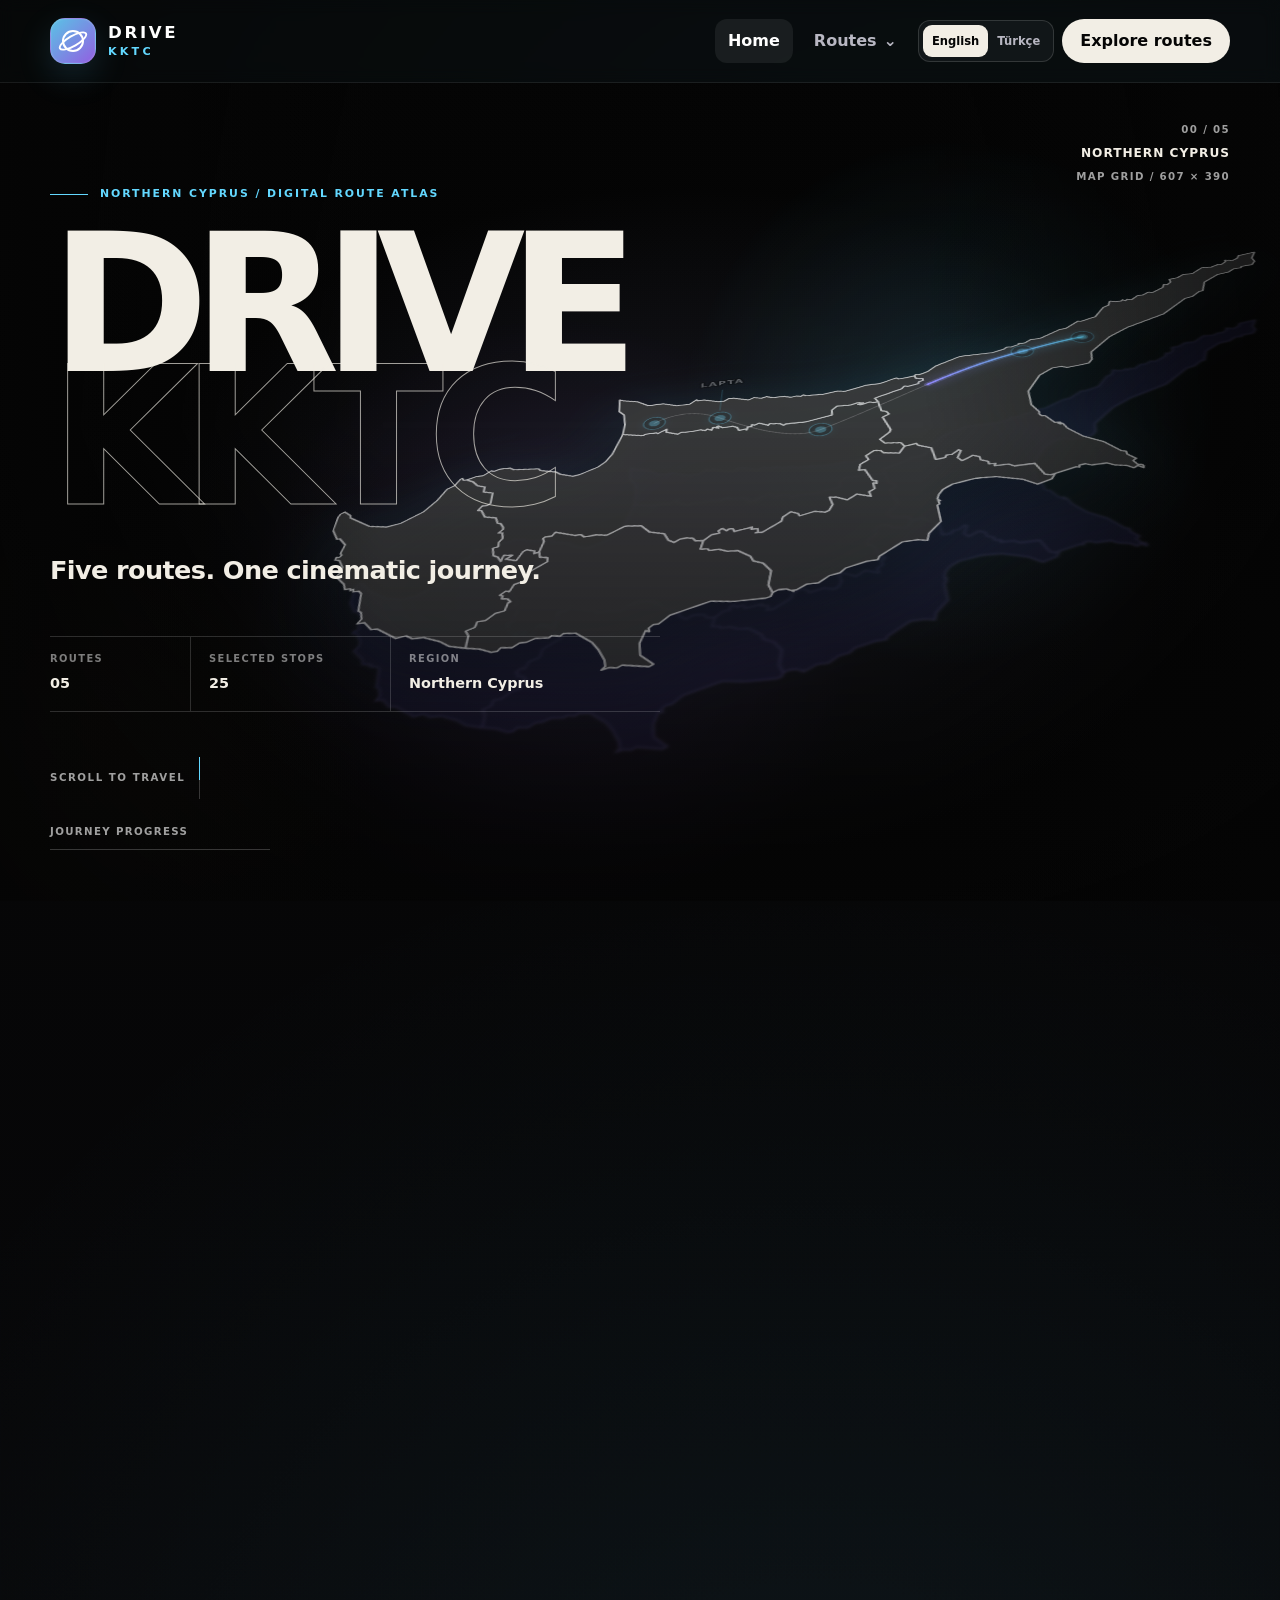
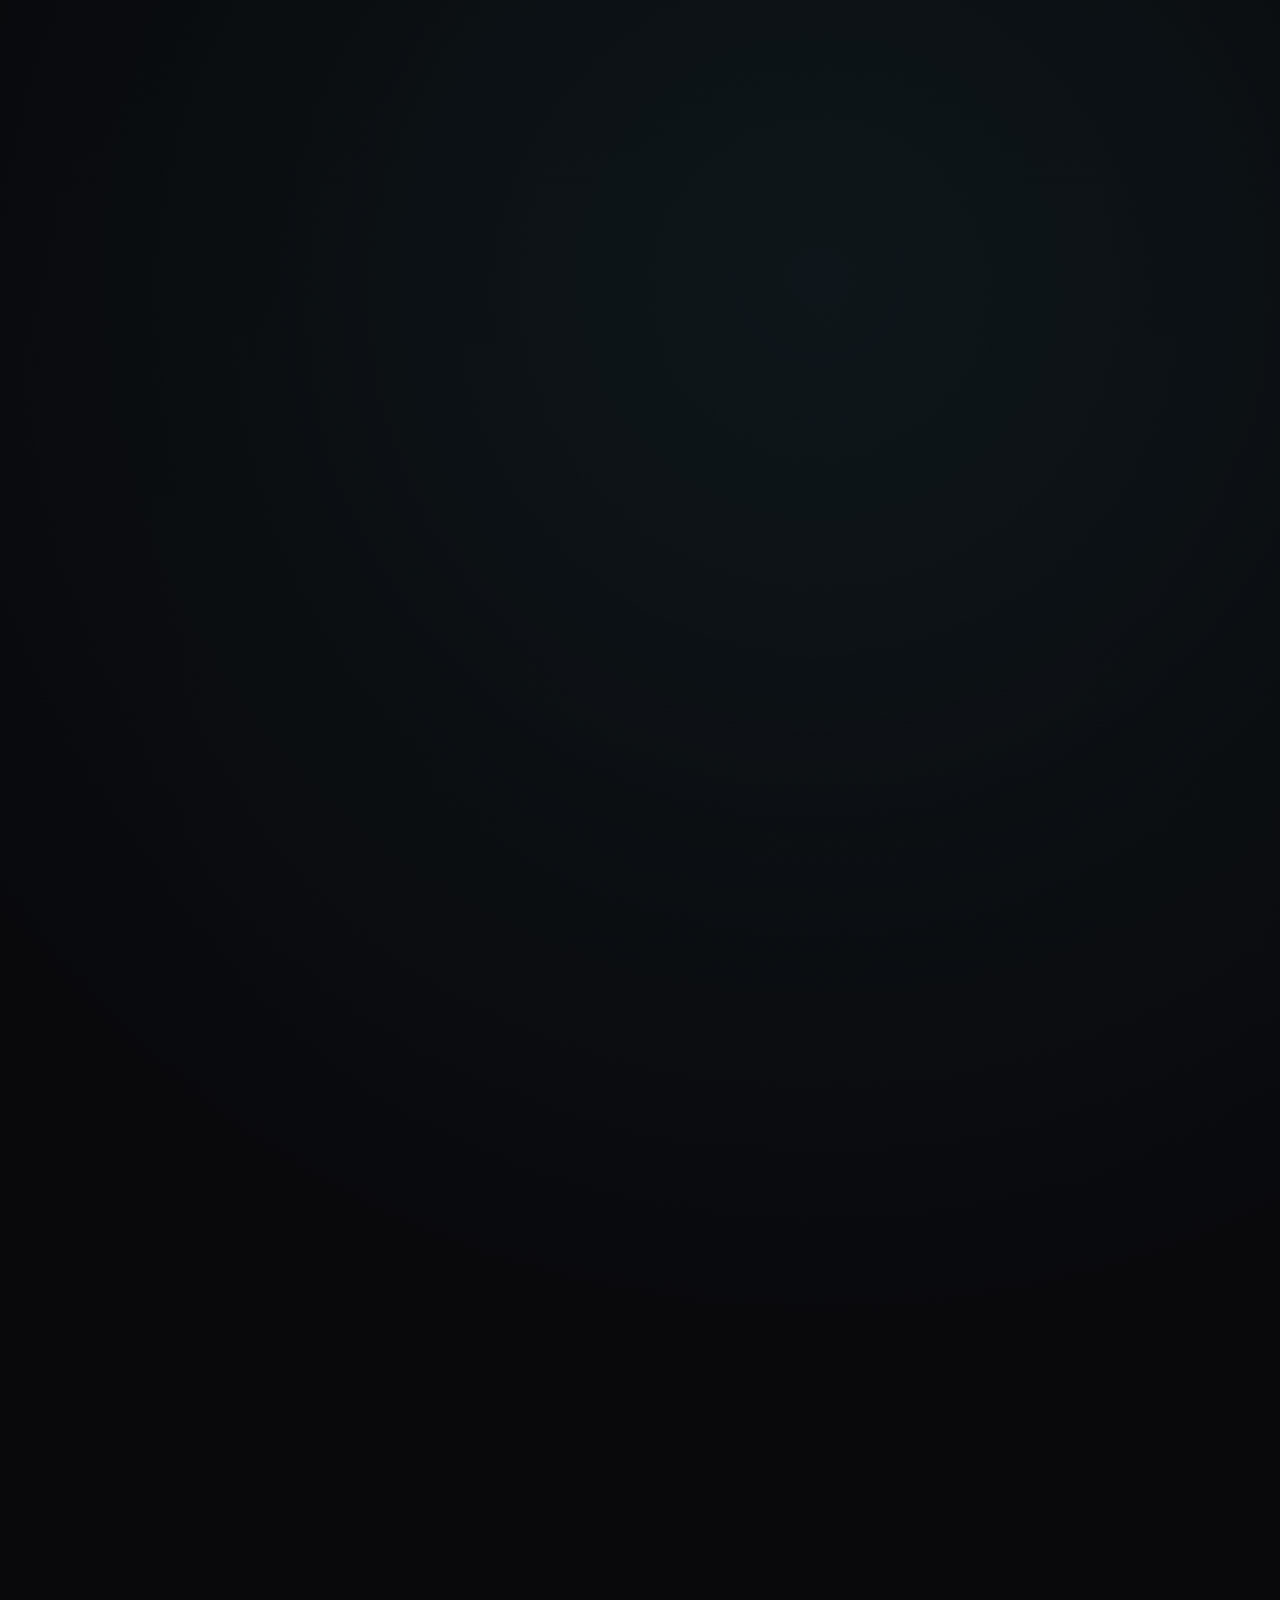
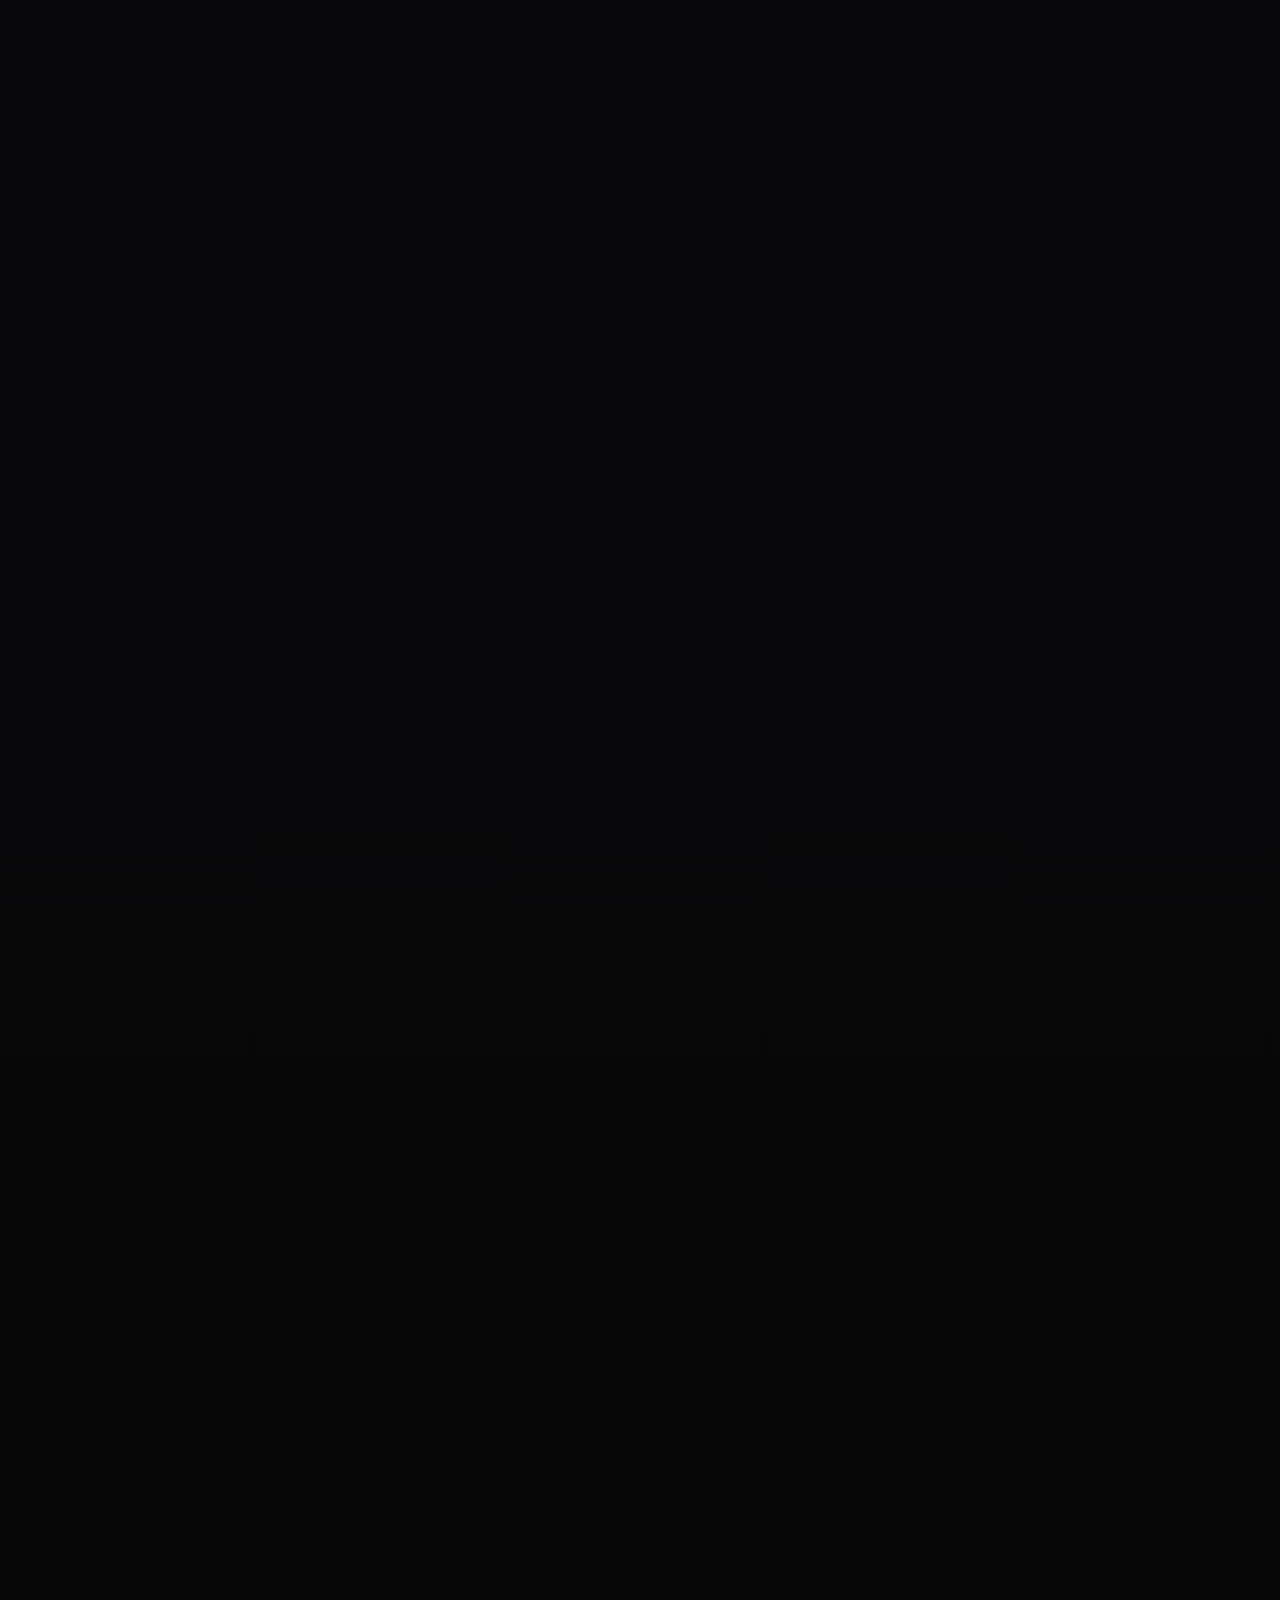
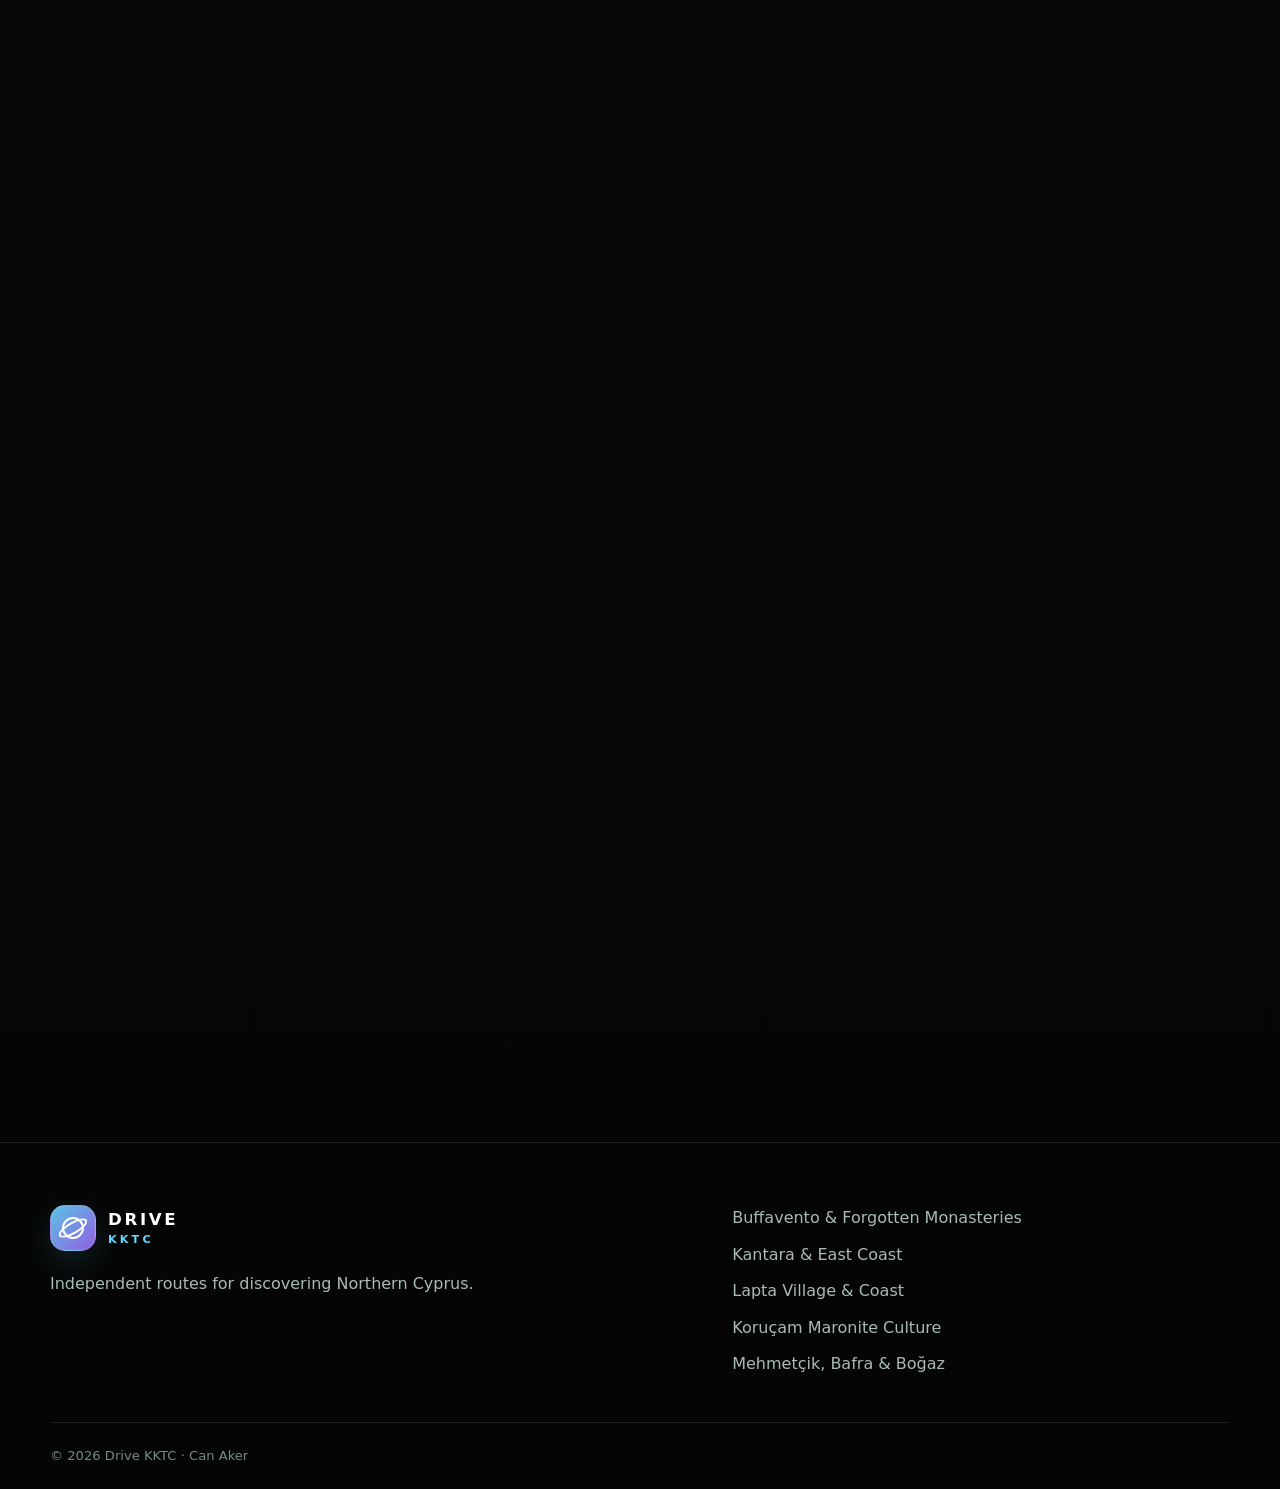
==== commit 1e1f18f6: "v1 new sinematic design" ====
--- a/en/index.html
+++ b/en/index.html
@@ -14,6 +14,9 @@
     <meta name="robots" content="index, follow">
 
     <link rel="canonical" href="/en/">
+    <link rel="alternate" hreflang="en" href="/en/">
+    <link rel="alternate" hreflang="tr" href="/tr/">
+    <link rel="alternate" hreflang="x-default" href="/en/">
 
     <link rel="icon" type="image/svg+xml" href="../favicon.svg">
 
@@ -24,506 +27,710 @@
     <script src="../js/site.js" defer></script>
 </head>
 
-<body data-locale="en" data-page="home" data-root="../">
+<body class="cinematic-home" data-locale="en" data-page="home" data-root="../">
     <div data-site-header></div>
 
-    <main>
-        <section class="hero">
-            <div class="container hero-grid">
-                <div class="hero-copy reveal">
-                    <span class="eyebrow">
-                        Northern Cyprus Route Guide
-                    </span>
-
-                    <h1>
-                        Drive beyond the
-                        <span>usual map.</span>
-                    </h1>
-
-                    <p>
-                        Explore Northern Cyprus through five independent
-                        routes shaped around mountain castles, quiet
-                        villages, coastal roads, local culture and places
-                        that are often missed by first-time visitors.
-                    </p>
-
-                    <div class="hero-actions">
-                        <a class="button" href="#routes">
-                            Explore the routes
-                            <span aria-hidden="true">→</span>
-                        </a>
-
-                        <a class="button secondary" href="#about">
-                            How it works
-                        </a>
-                    </div>
-
-                    <div class="hero-stats">
-                        <div class="hero-stat">
-                            <strong>5</strong>
-                            <span>Independent routes</span>
-                        </div>
-
-                        <div class="hero-stat">
-                            <strong>25</strong>
-                            <span>Selected stops</span>
-                        </div>
-
-                        <div class="hero-stat">
-                            <strong>4</strong>
-                            <span>Languages</span>
-                        </div>
-
-                        <div class="hero-stat">
-                            <strong>1</strong>
-                            <span>Island to explore</span>
-                        </div>
-                    </div>
+    <main class="cinematic-main">
+        <section class="cinematic-story"
+            id="routes"
+            aria-labelledby="cinematic-title"
+            data-cinematic-story>
+            <div class="cinematic-stage"
+                data-cinematic-stage
+                aria-hidden="true">
+                <div class="cinematic-atmosphere"></div>
+
+                <div class="cinematic-photo-stack">
+                    <figure class="cinematic-photo cinematic-photo--diagonal"
+                        data-cinematic-photo="0">
+                        <img src="../images/routes/korucam-maronite-route.webp"
+                            alt=""
+                            width="1920"
+                            height="1080"
+                            loading="eager"
+                            decoding="async">
+                    </figure>
+
+                    <figure class="cinematic-photo cinematic-photo--coastal"
+                        data-cinematic-photo="1">
+                        <img src="../images/routes/lapta-coastal-walk.webp"
+                            alt=""
+                            width="1920"
+                            height="1080"
+                            loading="lazy"
+                            decoding="async">
+                    </figure>
+
+                    <figure class="cinematic-photo cinematic-photo--split"
+                        data-cinematic-photo="2">
+                        <img src="../images/routes/buffavento-mountain-route.webp"
+                            alt=""
+                            width="1920"
+                            height="1080"
+                            loading="lazy"
+                            decoding="async">
+                    </figure>
+
+                    <figure class="cinematic-photo cinematic-photo--panel"
+                        data-cinematic-photo="3">
+                        <img src="../images/routes/kantara-east-coast.webp"
+                            alt=""
+                            width="1920"
+                            height="1080"
+                            loading="lazy"
+                            decoding="async">
+                    </figure>
+
+                    <figure class="cinematic-photo cinematic-photo--full"
+                        data-cinematic-photo="4">
+                        <img src="../images/routes/mehmetcik-bafra-bogaz.webp"
+                            alt=""
+                            width="1920"
+                            height="1080"
+                            loading="lazy"
+                            decoding="async">
+                    </figure>
                 </div>
 
-                <div class="hero-panel reveal" aria-label="Stylised Northern Cyprus route map">
-                    <div class="hero-map" aria-hidden="true">
-                        <div class="hero-map-badge">
-                            <strong>5 Routes</strong>
-                            <span>25 selected stops</span>
-                        </div>
-
-                        <div class="cyprus-map-stage">
-                            <img class="cyprus-map-image" src="../images/cyprus-outline.svg" alt="" width="607"
-                                height="390" aria-hidden="true">
-
-                            <svg class="route-overlay" 
-                            viewBox="0 110 607 390" 
-                            preserveAspectRatio="xMidYMid meet"
-                                xmlns="http://www.w3.org/2000/svg" aria-hidden="true">
+                <div class="cinematic-map-camera"
+                    data-cinematic-map>
+                    <div class="cinematic-map-object">
+                        <img class="cinematic-map-depth"
+                            src="../images/cyprus-outline.svg"
+                            alt=""
+                            width="607"
+                            height="390"
+                            fetchpriority="high">
+
+                        <div class="cinematic-map-surface">
+                            <img class="cinematic-map-image"
+                                src="../images/cyprus-outline.svg"
+                                alt=""
+                                width="607"
+                                height="390"
+                                fetchpriority="high">
+
+                            <svg class="cinematic-route-overlay"
+                                viewBox="0 110 607 390"
+                                preserveAspectRatio="xMidYMid meet"
+                                xmlns="http://www.w3.org/2000/svg">
                                 <defs>
-                                    <linearGradient id="routeGradient" x1="194" y1="190" x2="472" y2="147" gradientUnits="userSpaceOnUse">
-                                        <stop offset="0" stop-color="#f0bd61" />
-                                
-                                        <stop offset="0.48" stop-color="#43d995" />
-                                
-                                        <stop offset="1" stop-color="#66e4ff" />
+                                    <linearGradient id="cinematicRouteGradient"
+                                        x1="194"
+                                        y1="190"
+                                        x2="472"
+                                        y2="147"
+                                        gradientUnits="userSpaceOnUse">
+                                        <stop offset="0" stop-color="#f0b35b" />
+                                        <stop offset="0.46" stop-color="#a76cff" />
+                                        <stop offset="1" stop-color="#63d8ff" />
                                     </linearGradient>
+
+                                    <filter id="cinematicRouteGlow"
+                                        x="-50%"
+                                        y="-50%"
+                                        width="200%"
+                                        height="200%">
+                                        <feGaussianBlur stdDeviation="5"
+                                            result="blur" />
+                                        <feMerge>
+                                            <feMergeNode in="blur" />
+                                            <feMergeNode in="SourceGraphic" />
+                                        </feMerge>
+                                    </filter>
                                 </defs>
-                                <g
-                                class="route-layer"
-                                transform="translate(0, 75)"
-                                >
-                                
-                                <path class="route-path-glow" d="
-                                        M194 190
-                                        C207 180 223 181 236 193
-                                        C253 207 279 229 298 220
-                                        C342 200 385 167 432 156
-                                        C446 152 459 148 472 147
-                                    " />
-                                
-                                <path class="island-route-path" d="
-                                        M194 190
-                                        C207 180 223 181 236 193
-                                        C253 207 279 229 298 220
-                                        C342 200 385 167 432 156
-                                        C446 152 459 148 472 147
-                                    " />
-                                
-                                <g class="route-point point-one">
-                                    <circle class="route-point-halo" cx="194" cy="190" r="18" />
-                                    <circle class="route-point-ring" cx="194" cy="190" r="12" />
-                                    <circle class="route-point-core" cx="194" cy="190" r="5" />
+
+                                <g class="cinematic-route-layer"
+                                    transform="translate(0, 75)">
+                                    <path class="cinematic-route-line cinematic-route-line--base"
+                                        d="
+                                            M194 190
+                                            C207 180 223 181 236 193
+                                            C253 207 279 229 298 220
+                                            C342 200 385 167 432 156
+                                            C446 152 459 148 472 147
+                                        " />
+
+                                    <path class="cinematic-route-line cinematic-route-line--glow"
+                                        pathLength="1"
+                                        d="
+                                            M194 190
+                                            C207 180 223 181 236 193
+                                            C253 207 279 229 298 220
+                                            C342 200 385 167 432 156
+                                            C446 152 459 148 472 147
+                                        " />
+
+                                    <path class="cinematic-route-line cinematic-route-line--progress"
+                                        data-cinematic-route-line
+                                        pathLength="1"
+                                        d="
+                                            M194 190
+                                            C207 180 223 181 236 193
+                                            C253 207 279 229 298 220
+                                            C342 200 385 167 432 156
+                                            C446 152 459 148 472 147
+                                        " />
+
+                                    <g class="cinematic-map-point"
+                                        data-cinematic-point="0">
+                                        <circle class="cinematic-map-point__pulse"
+                                            cx="194"
+                                            cy="190"
+                                            r="8" />
+                                        <circle class="cinematic-map-point__ring"
+                                            cx="194"
+                                            cy="190"
+                                            r="7" />
+                                        <circle class="cinematic-map-point__core"
+                                            cx="194"
+                                            cy="190"
+                                            r="3.5" />
+                                        <g class="cinematic-map-label">
+                                            <line x1="194"
+                                                y1="181"
+                                                x2="172"
+                                                y2="164" />
+                                            <text x="168"
+                                                y="159"
+                                                text-anchor="end">KORUÇAM</text>
+                                        </g>
+                                    </g>
+
+                                    <g class="cinematic-map-point"
+                                        data-cinematic-point="1">
+                                        <circle class="cinematic-map-point__pulse"
+                                            cx="236"
+                                            cy="193"
+                                            r="8" />
+                                        <circle class="cinematic-map-point__ring"
+                                            cx="236"
+                                            cy="193"
+                                            r="7" />
+                                        <circle class="cinematic-map-point__core"
+                                            cx="236"
+                                            cy="193"
+                                            r="3.5" />
+                                        <g class="cinematic-map-label">
+                                            <line x1="236"
+                                                y1="184"
+                                                x2="238"
+                                                y2="159" />
+                                            <text x="238"
+                                                y="153"
+                                                text-anchor="middle">LAPTA</text>
+                                        </g>
+                                    </g>
+
+                                    <g class="cinematic-map-point"
+                                        data-cinematic-point="2">
+                                        <circle class="cinematic-map-point__pulse"
+                                            cx="298"
+                                            cy="220"
+                                            r="8" />
+                                        <circle class="cinematic-map-point__ring"
+                                            cx="298"
+                                            cy="220"
+                                            r="7" />
+                                        <circle class="cinematic-map-point__core"
+                                            cx="298"
+                                            cy="220"
+                                            r="3.5" />
+                                        <g class="cinematic-map-label">
+                                            <line x1="298"
+                                                y1="211"
+                                                x2="312"
+                                                y2="187" />
+                                            <text x="316"
+                                                y="181">BUFFAVENTO</text>
+                                        </g>
+                                    </g>
+
+                                    <g class="cinematic-map-point"
+                                        data-cinematic-point="3">
+                                        <circle class="cinematic-map-point__pulse"
+                                            cx="432"
+                                            cy="156"
+                                            r="8" />
+                                        <circle class="cinematic-map-point__ring"
+                                            cx="432"
+                                            cy="156"
+                                            r="7" />
+                                        <circle class="cinematic-map-point__core"
+                                            cx="432"
+                                            cy="156"
+                                            r="3.5" />
+                                        <g class="cinematic-map-label">
+                                            <line x1="432"
+                                                y1="147"
+                                                x2="420"
+                                                y2="126" />
+                                            <text x="416"
+                                                y="121"
+                                                text-anchor="end">KANTARA</text>
+                                        </g>
+                                    </g>
+
+                                    <g class="cinematic-map-point"
+                                        data-cinematic-point="4">
+                                        <circle class="cinematic-map-point__pulse"
+                                            cx="472"
+                                            cy="147"
+                                            r="8" />
+                                        <circle class="cinematic-map-point__ring"
+                                            cx="472"
+                                            cy="147"
+                                            r="7" />
+                                        <circle class="cinematic-map-point__core"
+                                            cx="472"
+                                            cy="147"
+                                            r="3.5" />
+                                        <g class="cinematic-map-label">
+                                            <line x1="472"
+                                                y1="138"
+                                                x2="490"
+                                                y2="119" />
+                                            <text x="494"
+                                                y="114">MEHMETÇİK</text>
+                                        </g>
+                                    </g>
                                 </g>
-                                
-                                <g class="route-point point-two">
-                                    <circle class="route-point-halo" cx="236" cy="193" r="18" />
-                                    <circle class="route-point-ring" cx="236" cy="193" r="12" />
-                                    <circle class="route-point-core" cx="236" cy="193" r="5" />
-                                </g>
-                                
-                                <g class="route-point point-three">
-                                    <circle class="route-point-halo" cx="298" cy="220" r="18" />
-                                    <circle class="route-point-ring" cx="298" cy="220" r="12" />
-                                    <circle class="route-point-core" cx="298" cy="220" r="5" />
-                                </g>
-                                
-                                <g class="route-point point-four">
-                                    <circle class="route-point-halo" cx="432" cy="156" r="18" />
-                                    <circle class="route-point-ring" cx="432" cy="156" r="12" />
-                                    <circle class="route-point-core" cx="432" cy="156" r="5" />
-                                </g>
-                                
-                                <g class="route-point point-five">
-                                    <circle class="route-point-halo" cx="472" cy="147" r="18" />
-                                    <circle class="route-point-ring" cx="472" cy="147" r="12" />
-                                    <circle class="route-point-core" cx="472" cy="147" r="5" />
-                                </g>
-
-                                </g>
-
                             </svg>
                         </div>
                     </div>
-
-                    <div class="hero-panel-card">
-                        <strong>
-                            Built for curious travellers
-                        </strong>
-
-                        <p>
-                            Each route includes five stops, practical
-                            information, an embedded map and one local
-                            insider tip.
-                        </p>
+                </div>
+
+                <div class="cinematic-stage-hud">
+                    <span data-cinematic-hud-number>00 / 05</span>
+                    <strong data-cinematic-hud-region>Northern Cyprus</strong>
+                    <span data-cinematic-hud-coordinates>
+                        MAP GRID / 607 × 390
+                    </span>
+                </div>
+
+                <div class="cinematic-story-meter">
+                    <span>Journey progress</span>
+                    <div>
+                        <i></i>
                     </div>
                 </div>
             </div>
-        </section>
-
-        <section class="section section-dark" id="about">
-            <div class="container">
-                <div class="section-heading center reveal">
-                    <span class="eyebrow">
-                        A clearer way to explore
-                    </span>
-
-                    <h2>
-                        Routes designed around
-                        real experiences
-                    </h2>
-
-                    <p>
-                        Drive KKTC connects nearby destinations into
-                        practical day routes instead of presenting
-                        isolated places without context.
-                    </p>
-                </div>
-
-                <div class="feature-grid">
-                    <article class="feature-card reveal">
-                        <div class="feature-icon" aria-hidden="true">
-                            1
+
+            <div class="cinematic-track"
+                data-cinematic-track>
+                <header class="cinematic-chapter cinematic-intro"
+                    data-cinematic-scene="0">
+                    <div class="container cinematic-chapter__inner">
+                        <div class="cinematic-intro-copy">
+                            <p class="cinematic-kicker">
+                                Northern Cyprus / Digital route atlas
+                            </p>
+
+                            <h1 id="cinematic-title">
+                                <span>Drive</span>
+                                <span class="cinematic-title-outline">KKTC</span>
+                            </h1>
+
+                            <p class="cinematic-intro-line">
+                                Five routes. One cinematic journey.
+                            </p>
+
+                            <dl class="cinematic-intro-facts">
+                                <div>
+                                    <dt>Routes</dt>
+                                    <dd>05</dd>
+                                </div>
+
+                                <div>
+                                    <dt>Selected stops</dt>
+                                    <dd>25</dd>
+                                </div>
+
+                                <div>
+                                    <dt>Region</dt>
+                                    <dd>Northern Cyprus</dd>
+                                </div>
+                            </dl>
+
+                            <a class="cinematic-scroll-cue"
+                                href="#route-01">
+                                <span>Scroll to travel</span>
+                                <i aria-hidden="true"></i>
+                            </a>
                         </div>
-
-                        <h3>Five meaningful stops</h3>
-
-                        <p>
-                            Every route follows a clear order and combines
-                            places that work naturally within the same
-                            journey.
+                    </div>
+                </header>
+
+                <article class="cinematic-chapter cinematic-route-scene cinematic-route-scene--korucam"
+                    id="route-01"
+                    data-cinematic-scene="1"
+                    data-cinematic-route="0">
+                    <div class="container cinematic-chapter__inner">
+                        <div class="cinematic-route-copy">
+                            <div class="cinematic-route-heading">
+                                <span class="cinematic-route-number">01</span>
+                                <p>
+                                    <span>Maronite culture</span>
+                                    West coast / SVG 194 · 190
+                                </p>
+                            </div>
+
+                            <h2>Koruçam Maronite Culture & Cape</h2>
+
+                            <p class="cinematic-route-description">
+                                Discover a distinctive Maronite village, its
+                                religious heritage, traditional food culture
+                                and the remote western coastline.
+                            </p>
+
+                            <dl class="cinematic-route-meta">
+                                <div>
+                                    <dt>Stops</dt>
+                                    <dd>05</dd>
+                                </div>
+
+                                <div>
+                                    <dt>Type</dt>
+                                    <dd>Cultural route</dd>
+                                </div>
+
+                                <div>
+                                    <dt>Difficulty</dt>
+                                    <dd>Easy</dd>
+                                </div>
+                            </dl>
+
+                            <a class="cinematic-route-link"
+                                href="./routes/korucam-maronite-route/index.html">
+                                View route
+                                <span aria-hidden="true">↗</span>
+                            </a>
+
+                            <p class="cinematic-photo-credit">
+                                Photo:
+                                <a href="https://commons.wikimedia.org/wiki/File:Kormakitis_general.jpg"
+                                    target="_blank"
+                                    rel="license noopener noreferrer">muffinn / CC BY 2.0 · cropped</a>
+                            </p>
+                        </div>
+
+                        <figure class="cinematic-route-media">
+                            <img src="../images/routes/korucam-maronite-route.webp"
+                                alt="Koruçam village with its church, white houses and dry coastal hills"
+                                width="1920"
+                                height="1080"
+                                loading="lazy"
+                                decoding="async">
+                        </figure>
+                    </div>
+                </article>
+
+                <article class="cinematic-chapter cinematic-route-scene cinematic-route-scene--lapta"
+                    id="route-02"
+                    data-cinematic-scene="2"
+                    data-cinematic-route="1">
+                    <div class="container cinematic-chapter__inner">
+                        <div class="cinematic-route-copy">
+                            <div class="cinematic-route-heading">
+                                <span class="cinematic-route-number">02</span>
+                                <p>
+                                    <span>Village & coast</span>
+                                    Kyrenia west / SVG 236 · 193
+                                </p>
+                            </div>
+
+                            <h2>Lapta Village & Coastal Walk</h2>
+
+                            <p class="cinematic-route-description">
+                                Connect the historic upper village,
+                                traditional water sources and the long coastal
+                                walkway west of Kyrenia.
+                            </p>
+
+                            <dl class="cinematic-route-meta">
+                                <div>
+                                    <dt>Stops</dt>
+                                    <dd>05</dd>
+                                </div>
+
+                                <div>
+                                    <dt>Type</dt>
+                                    <dd>Village walk</dd>
+                                </div>
+
+                                <div>
+                                    <dt>Difficulty</dt>
+                                    <dd>Easy</dd>
+                                </div>
+                            </dl>
+
+                            <a class="cinematic-route-link"
+                                href="./routes/lapta-village-coastal-route/index.html">
+                                View route
+                                <span aria-hidden="true">↗</span>
+                            </a>
+
+                            <p class="cinematic-photo-credit">
+                                Photo:
+                                <a href="https://commons.wikimedia.org/wiki/File:Lapta_coastal_walkway_bridge.jpg"
+                                    target="_blank"
+                                    rel="license noopener noreferrer">Seksen iki yüz kırk beş / CC BY-SA 4.0 · cropped</a>
+                            </p>
+                        </div>
+
+                        <figure class="cinematic-route-media">
+                            <img src="../images/routes/lapta-coastal-walk.webp"
+                                alt="Lapta coastal walkway stretching across the sea at dusk"
+                                width="1920"
+                                height="1080"
+                                loading="lazy"
+                                decoding="async">
+                        </figure>
+                    </div>
+                </article>
+
+                <article class="cinematic-chapter cinematic-route-scene cinematic-route-scene--buffavento"
+                    id="route-03"
+                    data-cinematic-scene="3"
+                    data-cinematic-route="2">
+                    <div class="container cinematic-chapter__inner">
+                        <p class="cinematic-route-ghost"
+                            aria-hidden="true">
+                            Mountain route
                         </p>
-                    </article>
-
-                    <article class="feature-card reveal">
-                        <div class="feature-icon" aria-hidden="true">
-                            2
-                        </div>
-
-                        <h3>Practical route guidance</h3>
-
-                        <p>
-                            Find estimated duration, road conditions,
-                            recommended timing and useful preparation
-                            details before leaving.
-                        </p>
-                    </article>
-
-                    <article class="feature-card reveal">
-                        <div class="feature-icon" aria-hidden="true">
-                            3
-                        </div>
-
-                        <h3>Local knowledge</h3>
-
-                        <p>
-                            Each journey includes one focused insider tip
-                            that can make the route easier or more
-                            memorable.
-                        </p>
-                    </article>
-                </div>
-            </div>
-        </section>
-
-        <section class="section" id="routes">
-            <div class="container">
-                <div class="section-heading reveal">
-                    <span class="eyebrow">
-                        Choose your direction
-                    </span>
-
-                    <h2>
-                        Five routes across
-                        Northern Cyprus
-                    </h2>
-
-                    <p>
-                        From mountain fortresses to Maronite culture and
-                        quiet coastal communities, choose the route that
-                        matches the experience you want.
-                    </p>
-                </div>
-
-                <div class="route-grid">
-                    <article class="route-card reveal">
-                        <div class="route-card-media">
-                            <span class="route-number">
-                                1
-                            </span>
-                        </div>
-
-                        <div class="route-card-body">
-                            <div class="route-card-meta">
-                                <span class="tag">Mountains</span>
-                                <span class="tag">History</span>
-                                <span class="tag">Hiking</span>
+
+                        <div class="cinematic-route-copy">
+                            <div class="cinematic-route-heading">
+                                <span class="cinematic-route-number">03</span>
+                                <p>
+                                    <span>Mountains & history</span>
+                                    Kyrenia range / SVG 298 · 220
+                                </p>
                             </div>
 
-                            <h3>
-                                Buffavento & Forgotten Monasteries
-                            </h3>
-
-                            <p>
+                            <h2>Buffavento Mountain & Forgotten Monasteries</h2>
+
+                            <p class="cinematic-route-description">
                                 Follow a dramatic mountain route through
                                 Buffavento Castle, forest landscapes and
                                 historic religious sites hidden above the
                                 northern coast.
                             </p>
-                            <div class="route-quick-info">
-                                <span>
-                                    <strong>5</strong>
-                                    Stops
-                                </span>
-
-                                <span>
-                                    <strong>Mountain</strong>
-                                    Route
-                                </span>
-
-                                <span>
-                                    <strong>Challenging</strong>
-                                    Level
-                                </span>
+
+                            <dl class="cinematic-route-meta">
+                                <div>
+                                    <dt>Stops</dt>
+                                    <dd>05</dd>
+                                </div>
+
+                                <div>
+                                    <dt>Type</dt>
+                                    <dd>Mountain route</dd>
+                                </div>
+
+                                <div>
+                                    <dt>Difficulty</dt>
+                                    <dd>Challenging</dd>
+                                </div>
+                            </dl>
+
+                            <a class="cinematic-route-link"
+                                href="./routes/buffavento-mountain-route/index.html">
+                                View route
+                                <span aria-hidden="true">↗</span>
+                            </a>
+
+                            <p class="cinematic-photo-credit">
+                                Photo:
+                                <a href="https://commons.wikimedia.org/wiki/File:Voufavento_castle.jpg"
+                                    target="_blank"
+                                    rel="license noopener noreferrer">Dickelbers / CC BY-SA 3.0 · cropped</a>
+                            </p>
+                        </div>
+
+                        <figure class="cinematic-route-media">
+                            <img src="../images/routes/buffavento-mountain-route.webp"
+                                alt="Stone walls of Buffavento Castle rising above a rugged mountain slope"
+                                width="1920"
+                                height="1080"
+                                loading="lazy"
+                                decoding="async">
+                        </figure>
+                    </div>
+                </article>
+
+                <article class="cinematic-chapter cinematic-route-scene cinematic-route-scene--kantara"
+                    id="route-04"
+                    data-cinematic-scene="4"
+                    data-cinematic-route="3">
+                    <div class="container cinematic-chapter__inner">
+                        <div class="cinematic-route-copy">
+                            <div class="cinematic-route-heading">
+                                <span class="cinematic-route-number">04</span>
+                                <p>
+                                    <span>Castle & panorama</span>
+                                    Eastern range / SVG 432 · 156
+                                </p>
                             </div>
-                            <a class="route-card-link" href="./routes/buffavento-mountain-route/index.html">
-                                View route
-                                <span aria-hidden="true">→</span>
-                            </a>
-                        </div>
-                    </article>
-
-                    <article class="route-card reveal">
-                        <div class="route-card-media">
-                            <span class="route-number">
-                                2
-                            </span>
-                        </div>
-
-                        <div class="route-card-body">
-                            <div class="route-card-meta">
-                                <span class="tag">Castle</span>
-                                <span class="tag">Forest</span>
-                                <span class="tag">Coast</span>
-                            </div>
-
-                            <h3>
-                                Kantara & East Coast Panorama
-                            </h3>
-
-                            <p>
+
+                            <h2>Kantara East Coast Panorama</h2>
+
+                            <p class="cinematic-route-description">
                                 Travel from one of the island's highest
                                 eastern viewpoints toward forests, rural
                                 settlements and the quieter coastline.
                             </p>
 
-                            <div class="route-quick-info">
-                                <span>
-                                    <strong>5</strong>
-                                    Stops
-                                </span>
-
-                                <span>
-                                    <strong>Scenic</strong>
-                                    Drive
-                                </span>
-
-                                <span>
-                                    <strong>Moderate</strong>
-                                    Level
-                                </span>
+                            <dl class="cinematic-route-meta">
+                                <div>
+                                    <dt>Stops</dt>
+                                    <dd>05</dd>
+                                </div>
+
+                                <div>
+                                    <dt>Type</dt>
+                                    <dd>Scenic drive</dd>
+                                </div>
+
+                                <div>
+                                    <dt>Difficulty</dt>
+                                    <dd>Moderate</dd>
+                                </div>
+                            </dl>
+
+                            <a class="cinematic-route-link"
+                                href="./routes/kantara-east-coast-route/index.html">
+                                View route
+                                <span aria-hidden="true">↗</span>
+                            </a>
+
+                            <p class="cinematic-photo-credit">
+                                Photo:
+                                <a href="https://commons.wikimedia.org/wiki/File:Castle_of_Kantara.jpg"
+                                    target="_blank"
+                                    rel="license noopener noreferrer">George Groutas / CC BY 2.0 · cropped</a>
+                            </p>
+                        </div>
+
+                        <figure class="cinematic-route-media">
+                            <img src="../images/routes/kantara-east-coast.webp"
+                                alt="Kantara Castle walls on a rocky ridge beneath a dramatic sky"
+                                width="1920"
+                                height="1080"
+                                loading="lazy"
+                                decoding="async">
+                        </figure>
+                    </div>
+                </article>
+
+                <article class="cinematic-chapter cinematic-route-scene cinematic-route-scene--mehmetcik"
+                    id="route-05"
+                    data-cinematic-scene="5"
+                    data-cinematic-route="4">
+                    <div class="container cinematic-chapter__inner">
+                        <div class="cinematic-route-copy">
+                            <div class="cinematic-route-heading">
+                                <span class="cinematic-route-number">05</span>
+                                <p>
+                                    <span>Vineyards & coast</span>
+                                    Karpaz gateway / SVG 472 · 147
+                                </p>
                             </div>
-                            <a class="route-card-link" href="./routes/kantara-east-coast-route/index.html">
+
+                            <h2>Mehmetçik, Bafra & Boğaz</h2>
+
+                            <p class="cinematic-route-description">
+                                Experience village life and vineyard
+                                landscapes before continuing toward Bafra's
+                                coast and the fishing harbour at Boğaz.
+                            </p>
+
+                            <dl class="cinematic-route-meta">
+                                <div>
+                                    <dt>Stops</dt>
+                                    <dd>05</dd>
+                                </div>
+
+                                <div>
+                                    <dt>Type</dt>
+                                    <dd>Coastal drive</dd>
+                                </div>
+
+                                <div>
+                                    <dt>Difficulty</dt>
+                                    <dd>Moderate</dd>
+                                </div>
+                            </dl>
+
+                            <a class="cinematic-route-link"
+                                href="./routes/mehmetcik-bafra-bogaz-route/index.html">
                                 View route
-                                <span aria-hidden="true">→</span>
+                                <span aria-hidden="true">↗</span>
+                            </a>
+
+                            <p class="cinematic-photo-credit">
+                                Photo:
+                                <a href="https://commons.wikimedia.org/wiki/File:Bafra_beach_North_Cyprus.jpg"
+                                    target="_blank"
+                                    rel="license noopener noreferrer">Seksen iki yüz kırk beş / CC0 · cropped</a>
+                            </p>
+                        </div>
+
+                        <figure class="cinematic-route-media">
+                            <img src="../images/routes/mehmetcik-bafra-bogaz.webp"
+                                alt="The open Bafra coastline looking across the sea toward the eastern shore"
+                                width="1920"
+                                height="1080"
+                                loading="lazy"
+                                decoding="async">
+                        </figure>
+                    </div>
+                </article>
+
+                <section class="cinematic-chapter cinematic-finale"
+                    id="journey-complete"
+                    data-cinematic-scene="6"
+                    data-cinematic-final>
+                    <div class="container cinematic-chapter__inner">
+                        <div class="cinematic-finale-copy">
+                            <p class="cinematic-kicker">Journey complete</p>
+
+                            <h2>
+                                <span>Northern Cyprus</span>
+                                is ready to explore.
+                            </h2>
+
+                            <dl class="cinematic-finale-facts">
+                                <div>
+                                    <dt>Routes</dt>
+                                    <dd>5</dd>
+                                </div>
+
+                                <div>
+                                    <dt>Stops</dt>
+                                    <dd>25</dd>
+                                </div>
+
+                                <div>
+                                    <dt>Island</dt>
+                                    <dd>One</dd>
+                                </div>
+                            </dl>
+
+                            <a class="cinematic-route-link cinematic-finale-link"
+                                href="#route-01">
+                                Explore the five routes
+                                <span aria-hidden="true">↑</span>
                             </a>
                         </div>
-                    </article>
-
-                    <article class="route-card reveal">
-                        <div class="route-card-media">
-                            <span class="route-number">
-                                3
-                            </span>
-                        </div>
-
-                        <div class="route-card-body">
-                            <div class="route-card-meta">
-                                <span class="tag">Village</span>
-                                <span class="tag">Springs</span>
-                                <span class="tag">Sunset</span>
-                            </div>
-
-                            <h3>
-                                Lapta Village & Coastal Walk
-                            </h3>
-
-                            <p>
-                                Connect the historic upper village,
-                                traditional water sources and the long
-                                coastal walkway west of Kyrenia.
-                            </p>
-                            <div class="route-quick-info">
-                                <span>
-                                    <strong>5</strong>
-                                    Stops
-                                </span>
-
-                                <span>
-                                    <strong>Village</strong>
-                                    Walk
-                                </span>
-
-                                <span>
-                                    <strong>Easy</strong>
-                                    Level
-                                </span>
-
-                                <a class="route-card-link" href="./routes/lapta-village-coastal-route/index.html">
-                                    View route
-                                    <span aria-hidden="true">→</span>
-                                </a>
-                            </div>
-                    </article>
-
-                    <article class="route-card reveal">
-                        <div class="route-card-media">
-                            <span class="route-number">
-                                4
-                            </span>
-                        </div>
-
-                        <div class="route-card-body">
-                            <div class="route-card-meta">
-                                <span class="tag">Culture</span>
-                                <span class="tag">Village</span>
-                                <span class="tag">Food</span>
-                            </div>
-
-                            <h3>
-                                Koruçam Maronite Culture & Cape
-                            </h3>
-
-                            <p>
-                                Discover a distinctive Maronite village,
-                                its religious heritage, traditional food
-                                culture and the remote western coastline.
-                            </p>
-                            <div class="route-quick-info">
-                                <span>
-                                    <strong>5</strong>
-                                    Stops
-                                </span>
-
-                                <span>
-                                    <strong>Cultural</strong>
-                                    Route
-                                </span>
-
-                                <span>
-                                    <strong>Easy</strong>
-                                    Level
-                                </span>
-
-                                <a class="route-card-link" href="./routes/korucam-maronite-route/index.html">
-                                    View route
-                                    <span aria-hidden="true">→</span>
-                                </a>
-                            </div>
-                    </article>
-
-                    <article class="route-card reveal">
-                        <div class="route-card-media">
-                            <span class="route-number">
-                                5
-                            </span>
-                        </div>
-
-                        <div class="route-card-body">
-                            <div class="route-card-meta">
-                                <span class="tag">Vineyards</span>
-                                <span class="tag">Beach</span>
-                                <span class="tag">Harbour</span>
-                            </div>
-
-                            <h3>
-                                Mehmetçik, Bafra & Boğaz
-                            </h3>
-
-                            <p>
-                                Experience village life and vineyard
-                                landscapes before continuing toward
-                                Bafra's coast and the fishing harbour at
-                                Boğaz.
-                            </p>
-                            <div class="route-quick-info">
-                                <span>
-                                    <strong>5</strong>
-                                    Stops
-                                </span>
-
-                                <span>
-                                    <strong>Coastal</strong>
-                                    Drive
-                                </span>
-
-                                <span>
-                                    <strong>Moderate</strong>
-                                    Level
-                                </span>
-
-                                <a class="route-card-link" href="./routes/mehmetcik-bafra-bogaz-route/index.html">
-                                    View route
-                                    <span aria-hidden="true">→</span>
-                                </a>
-                            </div>
-                    </article>
-                </div>
+                    </div>
+                </section>
             </div>
         </section>
 
-        <section class="cta-section">
-            <div class="container">
-                <div class="cta-panel reveal">
-                    <div>
-                        <h2>
-                            Start with the route that
-                            feels most like you.
-                        </h2>
-
-                        <p>
-                            Choose a mountain, culture, village or coastal
-                            journey and build your Northern Cyprus day
-                            around five carefully selected stops.
-                        </p>
-                    </div>
-
-                    <a class="button" href="#routes">
-                        Browse all routes
-                        <span aria-hidden="true">↑</span>
-                    </a>
-                </div>
-            </div>
-        </section>
     </main>
 
     <div data-site-footer></div>
 </body>
 
-</html>+</html>
--- a/css/site.css
+++ b/css/site.css
@@ -516,670 +516,1671 @@
     font-size: 0.9rem;
 }
 
-/* =========================================================
-   Home hero
-   ========================================================= */
-
-.hero {
+/* ==================================================
+   CINEMATIC ROUTE EXPERIENCE
+================================================== */
+
+body.cinematic-home {
+    --cinematic-bg: #050505;
+    --cinematic-bg-soft: #0a0a0d;
+    --cinematic-cream: #f2eee5;
+    --cinematic-text: #ffffff;
+    --cinematic-muted: #b8b7c2;
+    --cinematic-blue: #63d8ff;
+    --cinematic-violet: #a76cff;
+    --cinematic-amber: #f0b35b;
+    --cinematic-line: rgba(255, 255, 255, 0.16);
+    color: var(--cinematic-text);
+    background:
+        radial-gradient(
+            circle at 78% 8%,
+            rgba(99, 216, 255, 0.08),
+            transparent 27%
+        ),
+        radial-gradient(
+            circle at 18% 48%,
+            rgba(167, 108, 255, 0.07),
+            transparent 30%
+        ),
+        var(--cinematic-bg);
+}
+
+body.cinematic-home::before {
+    z-index: -1;
+    opacity: 0.12;
+    background-image:
+        linear-gradient(
+            rgba(255, 255, 255, 0.045) 1px,
+            transparent 1px
+        ),
+        linear-gradient(
+            90deg,
+            rgba(255, 255, 255, 0.045) 1px,
+            transparent 1px
+        );
+    background-size: 72px 72px;
+    -webkit-mask-image: linear-gradient(
+        to bottom,
+        #000,
+        transparent 82%
+    );
+    mask-image: linear-gradient(
+        to bottom,
+        #000,
+        transparent 82%
+    );
+}
+
+.cinematic-home ::selection {
+    color: #050505;
+    background: var(--cinematic-blue);
+}
+
+.cinematic-home :focus-visible {
+    outline-color: var(--cinematic-blue);
+}
+
+.cinematic-home > [data-site-header] {
+    position: sticky;
+    top: 0;
+    z-index: 1000;
+}
+
+.cinematic-home .site-header {
+    border-bottom-color: rgba(255, 255, 255, 0.08);
+    background: rgba(5, 5, 5, 0.28);
+    -webkit-backdrop-filter: blur(8px);
+    backdrop-filter: blur(8px);
+    transition:
+        background var(--transition-medium),
+        border-color var(--transition-medium),
+        backdrop-filter var(--transition-medium);
+}
+
+.cinematic-home.is-story-scrolled .site-header {
+    border-bottom-color: rgba(255, 255, 255, 0.13);
+    background: rgba(5, 5, 7, 0.84);
+    -webkit-backdrop-filter: blur(14px);
+    backdrop-filter: blur(14px);
+}
+
+.cinematic-home .brand-mark {
+    border: 1px solid rgba(255, 255, 255, 0.13);
+    background:
+        linear-gradient(
+            135deg,
+            rgba(99, 216, 255, 0.9),
+            rgba(167, 108, 255, 0.88)
+        );
+    box-shadow:
+        0 12px 34px rgba(99, 216, 255, 0.15),
+        0 0 0 1px rgba(255, 255, 255, 0.05) inset;
+}
+
+.cinematic-home .brand-text small {
+    color: var(--cinematic-blue);
+}
+
+.cinematic-home .nav-link,
+.cinematic-home .routes-menu-button,
+.cinematic-home .language-switcher a {
+    color: var(--cinematic-muted);
+}
+
+.cinematic-home .language-switcher a {
+    min-width: 0;
+    padding-inline: 9px;
+}
+
+.cinematic-home .nav-link:hover,
+.cinematic-home .routes-menu-button:hover,
+.cinematic-home .nav-link.is-active {
+    color: var(--cinematic-text);
+    background: rgba(255, 255, 255, 0.07);
+}
+
+.cinematic-home .routes-dropdown {
+    border-color: rgba(255, 255, 255, 0.13);
+    background: rgba(8, 8, 11, 0.98);
+    box-shadow: 0 28px 80px rgba(0, 0, 0, 0.46);
+}
+
+.cinematic-home .routes-dropdown a:hover,
+.cinematic-home .routes-dropdown a.is-active {
+    color: var(--cinematic-text);
+    background: rgba(99, 216, 255, 0.11);
+}
+
+.cinematic-home .language-switcher,
+.cinematic-home .menu-toggle {
+    border-color: rgba(255, 255, 255, 0.14);
+    background: rgba(255, 255, 255, 0.045);
+}
+
+.cinematic-home .menu-toggle span {
+    background: var(--cinematic-cream);
+}
+
+.cinematic-home .language-switcher a:hover,
+.cinematic-home .language-switcher a.is-current {
+    color: #050505;
+    background: var(--cinematic-cream);
+}
+
+.cinematic-home .header-cta {
+    border-radius: 999px;
+    color: #050505;
+    background: var(--cinematic-cream);
+}
+
+.cinematic-home .header-cta:hover {
+    background: var(--cinematic-blue);
+    box-shadow: 0 14px 34px rgba(99, 216, 255, 0.16);
+}
+
+.cinematic-main {
     position: relative;
+    isolation: isolate;
+    overflow: clip;
+    background: var(--cinematic-bg);
+}
+
+.cinematic-story {
+    --story-stage-height: calc(100vh - var(--header-height));
+    --story-stage-height: calc(100svh - var(--header-height));
+    --story-progress: 0;
+    --scene-progress: 0;
+    --map-x: 10vw;
+    --map-y: -2vh;
+    --map-z: 0px;
+    --map-scale: 1.05;
+    --map-rotate-x: 56deg;
+    --map-rotate-y: -8deg;
+    --route-line-progress: 0;
+    position: relative;
+    isolation: isolate;
+    overflow: clip;
+    background:
+        radial-gradient(
+            circle at 64% 31%,
+            rgba(99, 216, 255, 0.07),
+            transparent 26%
+        ),
+        linear-gradient(180deg, #050505, #09090c 48%, #050505);
+    scroll-margin-top: var(--header-height);
+}
+
+.cinematic-stage {
+    position: sticky;
+    top: var(--header-height);
+    z-index: 0;
+    width: 100%;
+    height: var(--story-stage-height);
+    overflow: clip;
+    pointer-events: none;
+    background:
+        radial-gradient(
+            ellipse at 54% 54%,
+            rgba(28, 29, 37, 0.95),
+            rgba(5, 5, 5, 0.94) 54%,
+            #050505 84%
+        );
+}
+
+.cinematic-stage::before,
+.cinematic-stage::after {
+    position: absolute;
+    inset: 0;
+    z-index: 8;
+    pointer-events: none;
+    content: "";
+}
+
+.cinematic-stage::before {
+    background:
+        linear-gradient(
+            90deg,
+            rgba(5, 5, 5, 0.76),
+            transparent 30%,
+            transparent 72%,
+            rgba(5, 5, 5, 0.54)
+        ),
+        linear-gradient(
+            180deg,
+            rgba(5, 5, 5, 0.14),
+            transparent 42%,
+            rgba(5, 5, 5, 0.76)
+        );
+}
+
+.cinematic-stage::after {
+    opacity: 0.12;
+    background-image:
+        repeating-linear-gradient(
+            0deg,
+            transparent 0,
+            transparent 3px,
+            rgba(255, 255, 255, 0.035) 4px
+        );
+    mix-blend-mode: soft-light;
+}
+
+.cinematic-atmosphere {
+    position: absolute;
+    inset: -18%;
+    z-index: 0;
+    opacity: 0.8;
+    background:
+        radial-gradient(
+            circle at 68% 42%,
+            rgba(99, 216, 255, 0.17),
+            transparent 20%
+        ),
+        radial-gradient(
+            circle at 45% 62%,
+            rgba(167, 108, 255, 0.13),
+            transparent 27%
+        ),
+        radial-gradient(
+            circle at 18% 78%,
+            rgba(240, 179, 91, 0.07),
+            transparent 17%
+        );
+}
+
+.cinematic-photo-stack {
+    position: absolute;
+    inset: 0;
+    z-index: 1;
+    visibility: hidden;
+    opacity: 0;
+}
+
+.cinematic-story.is-enhanced .cinematic-photo-stack {
+    visibility: visible;
+    opacity: 1;
+}
+
+.cinematic-photo {
+    --photo-presence: 0;
+    --photo-scale: 1.075;
+    --photo-reveal: 0%;
+    --photo-inset: 50%;
+    --photo-panel-inset: 38%;
+    position: absolute;
+    inset: -2%;
+    margin: 0;
+    overflow: hidden;
+    opacity: var(--photo-presence);
+    will-change: opacity, clip-path;
+}
+
+.cinematic-photo:nth-child(1) {
+    z-index: 1;
+}
+
+.cinematic-photo:nth-child(2) {
+    z-index: 2;
+}
+
+.cinematic-photo:nth-child(3) {
+    z-index: 3;
+}
+
+.cinematic-photo:nth-child(4) {
+    z-index: 4;
+}
+
+.cinematic-photo:nth-child(5) {
+    z-index: 5;
+}
+
+.cinematic-photo::before,
+.cinematic-photo::after {
+    position: absolute;
+    inset: 0;
+    z-index: 2;
+    pointer-events: none;
+    content: "";
+}
+
+.cinematic-photo::before {
+    background:
+        linear-gradient(
+            90deg,
+            rgba(5, 5, 5, 0.82),
+            rgba(5, 5, 5, 0.18) 48%,
+            rgba(5, 5, 5, 0.66)
+        ),
+        linear-gradient(
+            180deg,
+            rgba(5, 5, 5, 0.12),
+            transparent 48%,
+            rgba(5, 5, 5, 0.82)
+        );
+}
+
+.cinematic-photo::after {
+    opacity: 0.24;
+    background:
+        radial-gradient(
+            ellipse at center,
+            transparent 30%,
+            rgba(5, 5, 5, 0.72) 100%
+        ),
+        repeating-radial-gradient(
+            circle at 20% 30%,
+            rgba(255, 255, 255, 0.09) 0 0.5px,
+            transparent 0.8px 3px
+        );
+    mix-blend-mode: soft-light;
+}
+
+.cinematic-photo img {
+    width: 100%;
+    height: 100%;
+    max-width: none;
+    object-fit: cover;
+    transform: scale(var(--photo-scale));
+    will-change: transform;
+}
+
+.cinematic-photo--diagonal {
+    clip-path: polygon(
+        0 0,
+        var(--photo-reveal) 0,
+        calc(var(--photo-reveal) - 13%) 100%,
+        0 100%
+    );
+}
+
+.cinematic-photo--diagonal img {
+    object-position: 48% center;
+}
+
+.cinematic-photo--coastal {
+    clip-path: inset(
+        0
+        calc(100% - var(--photo-reveal))
+        0
+        0
+    );
+}
+
+.cinematic-photo--coastal::after {
+    box-shadow:
+        0 0 80px rgba(99, 216, 255, 0.15) inset;
+}
+
+.cinematic-photo--split {
+    clip-path: inset(0 var(--photo-inset));
+}
+
+.cinematic-photo--panel {
+    inset: 12% 4%;
+    clip-path: inset(var(--photo-panel-inset) 0);
+}
+
+.cinematic-photo--panel::before {
+    border-top: 1px solid rgba(99, 216, 255, 0.44);
+    border-bottom: 1px solid rgba(167, 108, 255, 0.32);
+}
+
+.cinematic-photo--full {
+    inset: 0;
+    clip-path: inset(0);
+}
+
+.cinematic-photo--full::before {
+    background:
+        linear-gradient(
+            90deg,
+            rgba(5, 5, 5, 0.72),
+            rgba(5, 5, 5, 0.2) 50%,
+            rgba(5, 5, 5, 0.48)
+        ),
+        linear-gradient(
+            180deg,
+            rgba(5, 5, 5, 0.16),
+            rgba(5, 5, 5, 0.2) 48%,
+            rgba(5, 5, 5, 0.88)
+        );
+}
+
+.cinematic-map-camera {
+    position: absolute;
+    top: 47%;
+    left: 55%;
+    z-index: 6;
+    width: min(74vw, 1060px);
+    aspect-ratio: 607 / 390;
+    perspective: 1500px;
+    transform: translate(-50%, -50%);
+}
+
+.cinematic-map-object {
+    position: relative;
+    width: 100%;
+    height: 100%;
+    transform:
+        translate3d(
+            var(--map-x),
+            var(--map-y),
+            var(--map-z)
+        )
+        rotateX(var(--map-rotate-x))
+        rotateY(var(--map-rotate-y))
+        scale(var(--map-scale));
+    transform-origin: center;
+    transform-style: preserve-3d;
+    will-change: transform;
+}
+
+.cinematic-map-depth,
+.cinematic-map-surface {
+    position: absolute;
+    inset: 0;
+    width: 100%;
+    height: 100%;
+}
+
+.cinematic-map-depth {
+    opacity: 0.24;
+    filter:
+        grayscale(1)
+        brightness(0.78)
+        sepia(1)
+        hue-rotate(205deg)
+        saturate(5)
+        blur(1.5px);
+    transform: translate3d(0, 24px, -58px) scale(0.995);
+}
+
+.cinematic-map-surface {
+    transform: translateZ(14px);
+    transform-style: preserve-3d;
+    filter:
+        drop-shadow(0 46px 44px rgba(0, 0, 0, 0.62))
+        drop-shadow(0 0 32px rgba(99, 216, 255, 0.13));
+}
+
+.cinematic-map-image,
+.cinematic-route-overlay {
+    position: absolute;
+    inset: 0;
+    width: 100%;
+    height: 100%;
+}
+
+.cinematic-map-image {
+    opacity: 0.82;
+    filter:
+        grayscale(1)
+        brightness(1.16)
+        contrast(1.15)
+        saturate(0);
+}
+
+.cinematic-route-overlay {
+    overflow: visible;
+}
+
+.cinematic-route-line {
+    fill: none;
+    stroke-linecap: round;
+    stroke-linejoin: round;
+    vector-effect: non-scaling-stroke;
+}
+
+.cinematic-route-line--base {
+    stroke: rgba(255, 255, 255, 0.2);
+    stroke-width: 1.4;
+}
+
+.cinematic-route-line--glow,
+.cinematic-route-line--progress {
+    stroke-dasharray: 1;
+    stroke-dashoffset: calc(1 - var(--route-line-progress));
+}
+
+.cinematic-route-line--glow {
+    stroke: url(#cinematicRouteGradient);
+    stroke-width: 7;
+    opacity: 0.34;
+    filter: url(#cinematicRouteGlow);
+}
+
+.cinematic-route-line--progress {
+    stroke: url(#cinematicRouteGradient);
+    stroke-width: 2.6;
+}
+
+.cinematic-map-point {
+    color: var(--cinematic-blue);
+    opacity: 0.3;
+    transition:
+        opacity var(--transition-fast),
+        color var(--transition-fast);
+}
+
+.cinematic-map-point__pulse,
+.cinematic-map-point__ring,
+.cinematic-map-point__core {
+    vector-effect: non-scaling-stroke;
+    transform-box: fill-box;
+    transform-origin: center;
+}
+
+.cinematic-map-point__pulse {
+    fill: none;
+    stroke: currentColor;
+    stroke-width: 1;
+    opacity: 0;
+}
+
+.cinematic-map-point__ring {
+    fill: rgba(5, 5, 5, 0.72);
+    stroke: currentColor;
+    stroke-width: 1.2;
+}
+
+.cinematic-map-point__core {
+    fill: currentColor;
+    filter: drop-shadow(0 0 5px currentColor);
+}
+
+.cinematic-map-point.is-past {
+    color: var(--cinematic-violet);
+    opacity: 0.68;
+}
+
+.cinematic-map-point.is-active,
+.cinematic-map-point.is-complete {
+    opacity: 1;
+}
+
+.cinematic-map-point.is-active
+    .cinematic-map-point__ring {
+    transform: scale(1.45);
+}
+
+.cinematic-map-point.is-active
+    .cinematic-map-point__core {
+    transform: scale(1.48);
+}
+
+.cinematic-map-point.is-active
+    .cinematic-map-point__pulse {
+    animation: cinematic-radar 1.9s ease-out infinite;
+}
+
+.cinematic-map-point.is-complete {
+    color: var(--cinematic-blue);
+}
+
+.cinematic-map-point.is-complete
+    .cinematic-map-point__ring {
+    fill: rgba(99, 216, 255, 0.12);
+}
+
+.cinematic-map-label {
+    opacity: 0;
+    transition: opacity var(--transition-fast);
+}
+
+.cinematic-map-label line {
+    stroke: currentColor;
+    stroke-width: 0.7;
+    vector-effect: non-scaling-stroke;
+}
+
+.cinematic-map-label text {
+    fill: #fff;
+    font-size: 7px;
+    font-weight: 800;
+    letter-spacing: 0.12em;
+    paint-order: stroke;
+    stroke: rgba(5, 5, 5, 0.92);
+    stroke-width: 2.4px;
+    stroke-linejoin: round;
+}
+
+.cinematic-map-point.is-active .cinematic-map-label,
+.cinematic-map-point.is-complete .cinematic-map-label {
+    opacity: 0.92;
+}
+
+@keyframes cinematic-radar {
+    0% {
+        opacity: 0.85;
+        transform: scale(0.78);
+    }
+
+    72%,
+    100% {
+        opacity: 0;
+        transform: scale(3.1);
+    }
+}
+
+.cinematic-stage-hud,
+.cinematic-story-meter {
+    position: absolute;
+    z-index: 9;
+    color: rgba(255, 255, 255, 0.62);
+    font-size: 0.64rem;
+    font-weight: 760;
+    letter-spacing: 0.13em;
+    text-transform: uppercase;
+}
+
+.cinematic-stage-hud {
+    top: clamp(22px, 3vw, 42px);
+    right: max(24px, calc((100vw - var(--container-width)) / 2));
     display: grid;
-    min-height: calc(100vh - var(--header-height));
-    align-items: center;
-    padding: 90px 0;
+    justify-items: end;
+    gap: 5px;
+    text-align: right;
+}
+
+.cinematic-stage-hud strong {
+    color: var(--cinematic-cream);
+    font-size: 0.76rem;
+    letter-spacing: 0.08em;
+}
+
+.cinematic-story-meter {
+    bottom: clamp(24px, 4vw, 54px);
+    left: max(24px, calc((100vw - var(--container-width)) / 2));
+    display: grid;
+    width: min(220px, 30vw);
+    gap: 9px;
+}
+
+.cinematic-story-meter div {
+    position: relative;
+    height: 1px;
     overflow: hidden;
-}
-
-.hero::after {
-    position: absolute;
-    right: -150px;
-    bottom: -200px;
-    width: 520px;
-    height: 520px;
-    content: "";
-    border: 1px solid rgba(67, 217, 149, 0.15);
-    border-radius: 50%;
-    box-shadow:
-        0 0 0 55px rgba(67, 217, 149, 0.035),
-        0 0 0 110px rgba(67, 217, 149, 0.02);
-}
-
-.hero-grid {
+    background: rgba(255, 255, 255, 0.2);
+}
+
+.cinematic-story-meter i {
+    display: block;
+    width: 100%;
+    height: 100%;
+    background:
+        linear-gradient(
+            90deg,
+            var(--cinematic-violet),
+            var(--cinematic-blue)
+        );
+    transform: scaleX(var(--story-progress));
+    transform-origin: left;
+}
+
+.cinematic-track {
+    position: relative;
+    z-index: 10;
+    margin-top: calc(0px - var(--story-stage-height));
+}
+
+.cinematic-chapter {
+    --chapter-presence: 1;
+    --chapter-shift: 0px;
+    position: relative;
+    min-height: var(--story-stage-height);
+    scroll-margin-top: var(--header-height);
+}
+
+.cinematic-chapter__inner {
     position: relative;
     z-index: 2;
     display: grid;
-    grid-template-columns:
-        minmax(0, 1.05fr)
-        minmax(380px, 0.95fr);
+    min-height: var(--story-stage-height);
     align-items: center;
-    gap: 68px;
-}
-
-.hero-copy {
+    padding-top: clamp(42px, 7vh, 76px);
+    padding-bottom: clamp(42px, 7vh, 76px);
+}
+
+.cinematic-story.is-enhanced
+    .cinematic-chapter__inner {
+    opacity: var(--chapter-presence);
+    transform: translate3d(0, var(--chapter-shift), 0);
+    will-change: opacity, transform;
+}
+
+.cinematic-kicker {
+    display: flex;
+    margin: 0;
+    align-items: center;
+    gap: 12px;
+    color: var(--cinematic-blue);
+    font-size: 0.68rem;
+    font-weight: 820;
+    letter-spacing: 0.18em;
+    text-transform: uppercase;
+}
+
+.cinematic-kicker::before {
+    width: 38px;
+    height: 1px;
+    content: "";
+    background: currentColor;
+}
+
+.cinematic-intro-copy {
+    position: relative;
+    width: 100%;
+}
+
+.cinematic-intro h1 {
     display: grid;
-    gap: 25px;
-}
-
-.hero h1 {
-    max-width: 850px;
+    width: min-content;
+    margin: clamp(24px, 4vh, 44px) 0 0;
+    color: var(--cinematic-cream);
+    font-size: clamp(6rem, 15vw, 14.5rem);
+    font-weight: 900;
+    line-height: 0.69;
+    letter-spacing: -0.09em;
+    text-transform: uppercase;
+}
+
+.cinematic-intro h1 span {
+    display: block;
+}
+
+.cinematic-title-outline {
+    color: transparent;
+    -webkit-text-stroke: 1px rgba(242, 238, 229, 0.66);
+    text-stroke: 1px rgba(242, 238, 229, 0.66);
+}
+
+.cinematic-intro-line {
+    width: min(520px, 100%);
+    margin: clamp(28px, 5vh, 52px) 0 0;
+    color: var(--cinematic-cream);
+    font-size: clamp(1.15rem, 2vw, 1.8rem);
+    font-weight: 620;
+    letter-spacing: -0.025em;
+}
+
+.cinematic-intro-facts,
+.cinematic-finale-facts,
+.cinematic-route-meta {
     margin: 0;
-    font-size: clamp(3.5rem, 7vw, 6.9rem);
-    line-height: 0.92;
-    letter-spacing: -0.065em;
-}
-
-.hero h1 span {
-    color: var(--color-primary);
-}
-
-.hero-copy > p {
-    max-width: 660px;
-    margin: 0;
-    color: var(--color-text-soft);
-    font-size: clamp(1rem, 1.6vw, 1.2rem);
-}
-
-.hero-actions {
-    display: flex;
-    flex-wrap: wrap;
-    gap: 12px;
-}
-
-.hero-stats {
-    display: flex;
-    flex-wrap: wrap;
-    gap: 24px;
-    padding-top: 8px;
-}
-
-.hero-stat {
+}
+
+.cinematic-intro-facts {
     display: grid;
-    gap: 2px;
-}
-
-.hero-stat strong {
-    font-size: 1.4rem;
-    line-height: 1;
-}
-
-.hero-stat span {
-    color: var(--color-text-muted);
-    font-size: 0.78rem;
-    font-weight: 700;
-}
-
-.hero-panel {
+    width: min(610px, 100%);
+    margin-top: clamp(30px, 5vh, 56px);
+    grid-template-columns: 0.7fr 1fr 1.35fr;
+    border-top: 1px solid var(--cinematic-line);
+    border-bottom: 1px solid var(--cinematic-line);
+}
+
+.cinematic-intro-facts div {
+    min-width: 0;
+    padding: 14px 18px 15px 0;
+}
+
+.cinematic-intro-facts div + div {
+    padding-left: 18px;
+    border-left: 1px solid var(--cinematic-line);
+}
+
+.cinematic-intro-facts dt,
+.cinematic-route-meta dt,
+.cinematic-finale-facts dt {
+    color: rgba(255, 255, 255, 0.48);
+    font-size: 0.62rem;
+    font-weight: 760;
+    letter-spacing: 0.14em;
+    text-transform: uppercase;
+}
+
+.cinematic-intro-facts dd {
+    margin: 4px 0 0;
+    color: var(--cinematic-cream);
+    font-size: 0.9rem;
+    font-weight: 760;
+}
+
+.cinematic-scroll-cue {
+    display: inline-flex;
+    margin-top: clamp(28px, 5vh, 52px);
+    align-items: center;
+    gap: 14px;
+    color: rgba(255, 255, 255, 0.62);
+    font-size: 0.64rem;
+    font-weight: 760;
+    letter-spacing: 0.15em;
+    text-transform: uppercase;
+}
+
+.cinematic-scroll-cue i {
     position: relative;
-    min-height: 520px;
+    display: block;
+    width: 1px;
+    height: 42px;
     overflow: hidden;
-    border: 1px solid var(--color-border);
-    border-radius: var(--radius-large);
+    background: rgba(255, 255, 255, 0.2);
+}
+
+.cinematic-scroll-cue i::after {
+    position: absolute;
+    top: 0;
+    left: 0;
+    width: 1px;
+    height: 55%;
+    content: "";
+    background: var(--cinematic-blue);
+    animation: cinematic-scroll-cue 1.8s ease-in-out infinite;
+}
+
+@keyframes cinematic-scroll-cue {
+    0% {
+        opacity: 0;
+        transform: translateY(-100%);
+    }
+
+    35% {
+        opacity: 1;
+    }
+
+    100% {
+        opacity: 0;
+        transform: translateY(190%);
+    }
+}
+
+.cinematic-route-scene .cinematic-chapter__inner {
+    grid-template-columns: minmax(0, 1fr) minmax(320px, 0.92fr);
+    gap: clamp(34px, 6vw, 90px);
+}
+
+.cinematic-route-copy {
+    position: relative;
+    z-index: 12;
+    width: min(570px, 100%);
+    padding: clamp(24px, 3vw, 44px);
+    border-left: 1px solid rgba(99, 216, 255, 0.36);
     background:
         linear-gradient(
-            160deg,
-            rgba(67, 217, 149, 0.15),
-            transparent 50%
-        ),
-        var(--color-surface-soft);
-    box-shadow: var(--shadow-large);
-}
-
-.hero-map {
-    position: absolute;
-    inset: 0;
+            105deg,
+            rgba(5, 5, 7, 0.9),
+            rgba(5, 5, 7, 0.5) 68%,
+            transparent
+        );
+    -webkit-backdrop-filter: blur(3px);
+    backdrop-filter: blur(3px);
+}
+
+.cinematic-route-heading {
+    display: flex;
+    align-items: flex-end;
+    gap: 18px;
+}
+
+.cinematic-route-number {
+    color: transparent;
+    font-size: clamp(3.7rem, 6vw, 6.4rem);
+    font-weight: 880;
+    line-height: 0.76;
+    letter-spacing: -0.08em;
+    -webkit-text-stroke: 1px rgba(99, 216, 255, 0.64);
+    text-stroke: 1px rgba(99, 216, 255, 0.64);
+}
+
+.cinematic-route-heading p {
     display: grid;
-    place-items: center;
-    padding: 64px 28px 190px;
-    overflow: hidden;
-    opacity: 0.96;
-    background:
-        radial-gradient(
-            circle at 72% 27%,
-            rgba(240, 189, 97, 0.14),
-            transparent 22%
-        ),
-        linear-gradient(
-            135deg,
-            transparent 20%,
-            rgba(255, 255, 255, 0.035) 21%,
-            transparent 22%
-        ),
-        linear-gradient(
-            45deg,
-            transparent 45%,
-            rgba(67, 217, 149, 0.055) 46%,
-            transparent 47%
-        );
-    background-size:
-        auto,
-        90px 90px,
-        120px 120px;
-}
-
-.cyprus-map-stage {
-    position: relative;
-    width: 94%;
-    aspect-ratio: 607 / 390;
-    transform: translateY(-6px);
-    transform-origin: center;
-}
-
-.cyprus-map-image,
-.route-overlay {
-    position: absolute;
-    inset: 0;
-    display: block;
-    width: 100%;
-    height: 100%;
-}
-
-.cyprus-map-image {
-    object-fit: contain;
-    object-position: center;
-}
-
-.route-overlay {
-    z-index: 2;
-    overflow: visible;
-    pointer-events: none;
-}
-
-.route-path-glow {
-    fill: none;
-    opacity: 0;
-    stroke: rgba(67, 217, 149, 0.17);
-    stroke-width: 12;
-    stroke-linecap: round;
-    stroke-linejoin: round;
-    vector-effect: non-scaling-stroke;
-}
-
-.island-route-path {
-    fill: none;
-    stroke: url("#routeGradient");
-    stroke-width: 4;
-    stroke-linecap: round;
-    stroke-linejoin: round;
-    stroke-dasharray: 10 11;
-    stroke-dashoffset: 170;
-    vector-effect: non-scaling-stroke;
-}
-
-.route-point {
-    opacity: 0;
-    transform-box: fill-box;
-    transform-origin: center;
-    transform: scale(0.5);
-}
-
-.route-point-halo {
-    fill: rgba(67, 217, 149, 0.1);
-    stroke: rgba(67, 217, 149, 0.2);
-    stroke-width: 1;
-}
-
-.route-point-ring {
-    fill: rgba(6, 16, 13, 0.9);
-    stroke: var(--color-accent);
-    stroke-width: 3;
-}
-
-.route-point-core {
-    fill: var(--color-primary);
-    stroke: rgba(6, 16, 13, 0.95);
-    stroke-width: 3;
-}
-
-.hero-panel.is-visible .route-path-glow {
-    animation: route-glow-enter 700ms ease-out 120ms forwards;
-}
-
-.hero-panel.is-visible .island-route-path {
-    animation: route-draw 1.3s ease-out forwards;
-}
-
-.hero-panel.is-visible .route-point {
-    animation: route-point-enter 420ms ease-out forwards;
-}
-
-.hero-panel.is-visible .point-one {
-    animation-delay: 180ms;
-}
-
-.hero-panel.is-visible .point-two {
-    animation-delay: 320ms;
-}
-
-.hero-panel.is-visible .point-three {
-    animation-delay: 460ms;
-}
-
-.hero-panel.is-visible .point-four {
-    animation-delay: 600ms;
-}
-
-.hero-panel.is-visible .point-five {
-    animation-delay: 740ms;
-}
-
-.hero-map-badge {
-    position: absolute;
-    top: 24px;
-    inset-inline-end: 24px;
-    z-index: 3;
+    margin: 0 0 2px;
+    gap: 3px;
+    color: rgba(255, 255, 255, 0.48);
+    font-size: 0.6rem;
+    font-weight: 720;
+    letter-spacing: 0.12em;
+    text-transform: uppercase;
+}
+
+.cinematic-route-heading p span {
+    color: var(--cinematic-blue);
+}
+
+.cinematic-route-copy h2 {
+    max-width: 820px;
+    margin: clamp(22px, 4vh, 38px) 0 0;
+    color: var(--cinematic-cream);
+    font-size: clamp(2.7rem, 5vw, 5.8rem);
+    font-weight: 840;
+    line-height: 0.94;
+    letter-spacing: -0.062em;
+    text-wrap: balance;
+}
+
+.cinematic-route-description {
+    max-width: 590px;
+    margin: clamp(20px, 3vh, 30px) 0 0;
+    color: var(--cinematic-muted);
+    font-size: clamp(0.93rem, 1.2vw, 1.05rem);
+    line-height: 1.62;
+}
+
+.cinematic-route-meta {
     display: grid;
-    padding: 11px 14px;
-    gap: 1px;
-    border: 1px solid var(--color-border);
-    border-radius: 14px;
-    background: rgba(6, 16, 13, 0.74);
-    -webkit-backdrop-filter: blur(10px);
-    backdrop-filter: blur(10px);
-}
-
-.hero-map-badge strong {
-    color: var(--color-primary);
-    font-size: 0.82rem;
-}
-
-.hero-map-badge span {
-    color: var(--color-text-soft);
-    font-size: 0.68rem;
-}
-
-@keyframes route-glow-enter {
-    from {
-        opacity: 0;
-    }
-
-    to {
-        opacity: 1;
-    }
-}
-
-@keyframes route-draw {
-    from {
-        stroke-dashoffset: 170;
-    }
-
-    to {
-        stroke-dashoffset: 0;
-    }
-}
-
-@keyframes route-point-enter {
-    from {
-        opacity: 0;
-        transform: scale(0.5);
-    }
-
-    to {
-        opacity: 1;
-        transform: scale(1);
-    }
-}
-
-.hero-panel-card {
-    position: absolute;
-    right: 28px;
-    bottom: 28px;
-    left: 28px;
-    padding: 23px;
-    border: 1px solid var(--color-border);
-    border-radius: 22px;
-    background: rgba(6, 16, 13, 0.84);
-    -webkit-backdrop-filter: blur(10px);
-    backdrop-filter: blur(10px);
-}
-
-.hero-panel-card strong {
-    display: block;
-    margin-bottom: 6px;
-    font-size: 1.08rem;
-}
-
-.hero-panel-card p {
-    margin: 0;
-    color: var(--color-text-soft);
-    font-size: 0.9rem;
-}
-
-/* =========================================================
-   Intro / features
-   ========================================================= */
-
-.feature-grid {
-    display: grid;
-    grid-template-columns: repeat(3, minmax(0, 1fr));
-    gap: 22px;
-}
-
-.feature-card {
-    padding: 28px;
-    border: 1px solid var(--color-border);
-    border-radius: var(--radius-medium);
-    background: var(--color-surface-soft);
+    margin-top: clamp(22px, 3.5vh, 34px);
+    grid-template-columns: 0.65fr 1.2fr 1fr;
+    border-top: 1px solid var(--cinematic-line);
+    border-bottom: 1px solid var(--cinematic-line);
+}
+
+.cinematic-route-meta div {
+    min-width: 0;
+    padding: 13px 12px 14px 0;
+}
+
+.cinematic-route-meta div + div {
+    padding-left: 12px;
+    border-left: 1px solid var(--cinematic-line);
+}
+
+.cinematic-route-meta dd {
+    margin: 4px 0 0;
+    color: var(--cinematic-cream);
+    font-size: clamp(0.78rem, 1vw, 0.9rem);
+    font-weight: 720;
+    line-height: 1.25;
+}
+
+.cinematic-route-link {
+    display: inline-flex;
+    min-height: 48px;
+    margin-top: clamp(24px, 4vh, 38px);
+    padding: 0 20px;
+    align-items: center;
+    justify-content: center;
+    gap: 14px;
+    border: 1px solid rgba(255, 255, 255, 0.24);
+    border-radius: 999px;
+    color: #070709;
+    background: var(--cinematic-cream);
+    font-size: 0.72rem;
+    font-weight: 820;
+    letter-spacing: 0.1em;
+    white-space: nowrap;
+    text-transform: uppercase;
     transition:
+        color var(--transition-fast),
+        background var(--transition-fast),
         border-color var(--transition-fast),
         transform var(--transition-fast);
 }
 
-.feature-card:hover {
-    border-color: rgba(67, 217, 149, 0.38);
-    transform: translateY(-5px);
-}
-
-.feature-icon {
-    display: grid;
-    width: 52px;
-    height: 52px;
-    margin-bottom: 20px;
-    place-items: center;
-    border-radius: 16px;
-    color: #06100d;
-    background: var(--color-primary);
-    font-size: 1.25rem;
-    font-weight: 900;
-}
-
-.feature-card h3 {
-    margin: 0 0 10px;
-    font-size: 1.18rem;
-}
-
-.feature-card p {
+.cinematic-route-link:hover {
+    border-color: var(--cinematic-blue);
+    color: #050505;
+    background: var(--cinematic-blue);
+    transform: translateY(-2px);
+}
+
+.cinematic-route-link span {
+    font-size: 1rem;
+}
+
+.cinematic-photo-credit {
+    margin: 16px 0 0;
+    color: rgba(255, 255, 255, 0.4);
+    font-size: 0.58rem;
+    line-height: 1.45;
+}
+
+.cinematic-photo-credit a {
+    color: rgba(255, 255, 255, 0.62);
+    text-decoration: underline;
+    text-decoration-color: rgba(255, 255, 255, 0.22);
+    text-underline-offset: 3px;
+}
+
+.cinematic-route-media {
+    position: relative;
+    min-height: 360px;
     margin: 0;
-    color: var(--color-text-soft);
-}
-
-/* =========================================================
-   Route cards
-   ========================================================= */
-
-.route-grid {
-    display: grid;
-    grid-template-columns: repeat(6, minmax(0, 1fr));
-    gap: 24px;
-}
-
-.route-card {
-    grid-column: span 2;
-}
-.route-card::before {
-    position: absolute;
-    top: 0;
-    right: 0;
-    left: 0;
-    z-index: 3;
-    height: 3px;
-    content: "";
-    background:
-        linear-gradient(
-            90deg,
-            var(--color-primary),
-            var(--color-accent)
-        );
-    transform: scaleX(0);
-    transform-origin: left;
-    transition: transform var(--transition-medium);
-}
-
-.route-card:hover::before {
-    transform: scaleX(1);
-}
-
-html[dir="rtl"] .route-card::before {
-    transform-origin: right;
-}
-
-.route-card:nth-child(4) {
-    grid-column: 2 / span 2;
-}
-
-.route-card:nth-child(5) {
-    grid-column: 4 / span 2;
-}
-
-.route-card {
-    position: relative;
-    display: flex;
-    min-height: 490px;
-    flex-direction: column;
     overflow: hidden;
-    border: 1px solid var(--color-border);
-    border-radius: var(--radius-medium);
-    background: var(--color-surface-soft);
-    box-shadow: var(--shadow-small);
-    transition:
-        transform var(--transition-medium),
-        border-color var(--transition-medium),
-        box-shadow var(--transition-medium);
-}
-
-.route-card:hover {
-    border-color: rgba(67, 217, 149, 0.45);
-    box-shadow: var(--shadow-large);
-    transform: translateY(-8px);
-}
-
-.route-card-media {
-    position: relative;
-    min-height: 230px;
-    overflow: hidden;
-    background:
-        linear-gradient(
-            180deg,
-            transparent,
-            rgba(6, 16, 13, 0.82)
-        ),
-        linear-gradient(
-            135deg,
-            #204c3e,
-            #0b7285
-        );
-}
-
-.route-card:nth-child(1) .route-card-media {
-    background:
-        radial-gradient(
-            circle at 75% 25%,
-            rgba(240, 189, 97, 0.25),
-            transparent 25%
-        ),
-        linear-gradient(
-            145deg,
-            #204f3e,
-            #092a23 60%,
-            #0b6770
-        );
-}
-
-.route-card:nth-child(2) .route-card-media {
-    background:
-        radial-gradient(
-            circle at 25% 30%,
-            rgba(67, 217, 149, 0.22),
-            transparent 28%
-        ),
-        linear-gradient(
-            145deg,
-            #163d35,
-            #0b3534 55%,
-            #0b7285
-        );
-}
-
-.route-card:nth-child(3) .route-card-media {
-    background:
-        radial-gradient(
-            circle at 70% 30%,
-            rgba(240, 189, 97, 0.18),
-            transparent 30%
-        ),
-        linear-gradient(
-            145deg,
-            #1c5145,
-            #0a342d 55%,
-            #126d67
-        );
-}
-
-.route-card:nth-child(4) .route-card-media {
-    background:
-        radial-gradient(
-            circle at 30% 25%,
-            rgba(240, 189, 97, 0.24),
-            transparent 28%
-        ),
-        linear-gradient(
-            145deg,
-            #423c25,
-            #17352d 55%,
-            #0b5c58
-        );
-}
-
-.route-card:nth-child(5) .route-card-media {
-    background:
-        radial-gradient(
-            circle at 70% 25%,
-            rgba(67, 217, 149, 0.22),
-            transparent 27%
-        ),
-        linear-gradient(
-            145deg,
-            #30513c,
-            #0b3933 55%,
-            #086671
-        );
-}
-
-.route-card-media::after {
+    clip-path: polygon(8% 0, 100% 0, 92% 100%, 0 100%);
+}
+
+.cinematic-route-media::after {
     position: absolute;
     inset: 0;
     content: "";
     background:
         linear-gradient(
-            to top,
-            rgba(6, 16, 13, 0.72),
-            transparent 60%
+            135deg,
+            rgba(5, 5, 5, 0.08),
+            transparent 48%,
+            rgba(5, 5, 5, 0.52)
         );
 }
 
-.route-card-media img {
+.cinematic-route-media img {
     width: 100%;
     height: 100%;
     object-fit: cover;
-    transition: transform 500ms ease;
-}
-
-.route-card:hover .route-card-media img {
-    transform: scale(1.05);
-}
-
-.route-number {
+}
+
+.cinematic-story.is-enhanced .cinematic-route-media {
     position: absolute;
-    top: 18px;
-    inset-inline-start: 18px;
-    z-index: 2;
+    width: 1px;
+    height: 1px;
+    min-height: 0;
+    padding: 0;
+    overflow: hidden;
+    clip: rect(0, 0, 0, 0);
+    clip-path: none;
+    white-space: nowrap;
+    border: 0;
+}
+
+.cinematic-route-scene--korucam
+    .cinematic-route-copy {
+    grid-column: 2;
+}
+
+.cinematic-route-scene--lapta
+    .cinematic-chapter__inner {
+    align-items: end;
+}
+
+.cinematic-route-scene--lapta
+    .cinematic-route-copy {
+    grid-column: 1;
+}
+
+.cinematic-route-scene--lapta
+    .cinematic-route-number {
+    -webkit-text-stroke-color: rgba(99, 216, 255, 0.82);
+}
+
+.cinematic-route-scene--buffavento
+    .cinematic-route-copy {
+    grid-column: 1;
+}
+
+.cinematic-route-ghost {
+    position: absolute;
+    top: 16%;
+    right: 2%;
+    margin: 0;
+    color: transparent;
+    font-size: clamp(5rem, 12vw, 11rem);
+    font-weight: 900;
+    line-height: 0.8;
+    letter-spacing: -0.07em;
+    text-transform: uppercase;
+    -webkit-text-stroke: 1px rgba(255, 255, 255, 0.1);
+    text-stroke: 1px rgba(255, 255, 255, 0.1);
+    writing-mode: vertical-rl;
+}
+
+.cinematic-route-scene--kantara
+    .cinematic-chapter__inner {
+    align-items: start;
+    padding-top: clamp(70px, 12vh, 130px);
+}
+
+.cinematic-route-scene--kantara
+    .cinematic-route-copy {
+    grid-column: 1;
+    border-left-color: rgba(167, 108, 255, 0.5);
+}
+
+.cinematic-route-scene--kantara
+    .cinematic-route-heading p span {
+    color: #d4b9ff;
+}
+
+.cinematic-route-scene--mehmetcik
+    .cinematic-chapter__inner {
+    align-items: end;
+}
+
+.cinematic-route-scene--mehmetcik
+    .cinematic-route-copy {
+    grid-column: 2;
+    background:
+        linear-gradient(
+            105deg,
+            rgba(5, 5, 7, 0.94),
+            rgba(5, 5, 7, 0.56) 72%,
+            transparent
+        );
+}
+
+.cinematic-finale .cinematic-chapter__inner {
+    justify-items: center;
+    text-align: center;
+}
+
+.cinematic-finale-copy {
+    position: relative;
+    z-index: 12;
     display: grid;
-    width: 44px;
-    height: 44px;
-    place-items: center;
-    border: 1px solid rgba(255, 255, 255, 0.24);
-    border-radius: 14px;
-    background: rgba(6, 16, 13, 0.72);
-    -webkit-backdrop-filter: blur(10px);
-    backdrop-filter: blur(10px);
-    font-size: 0.82rem;
-    font-weight: 850;
-}
-
-.route-card-body {
-    display: flex;
-    flex: 1;
-    flex-direction: column;
-    padding: 25px;
-    gap: 14px;
-}
-
-.route-card-body h3 {
-    margin: 0;
-    font-size: 1.45rem;
-    line-height: 1.18;
-}
-
-.route-card-body p {
-    margin: 0;
-    color: var(--color-text-soft);
-}
-
-.route-card-meta {
-    display: flex;
-    flex-wrap: wrap;
-    gap: 8px;
-}
-
-.tag {
-    display: inline-flex;
-    min-height: 30px;
-    align-items: center;
-    padding: 0 11px;
-    border: 1px solid var(--color-border);
-    border-radius: 999px;
-    color: var(--color-text-soft);
-    background: rgba(255, 255, 255, 0.035);
-    font-size: 0.75rem;
-    font-weight: 750;
-}
-
-.route-quick-info {
+    width: min(940px, 100%);
+    justify-items: center;
+}
+
+.cinematic-finale-copy h2 {
     display: grid;
-    grid-template-columns: repeat(3, minmax(0, 1fr));
-    margin-top: 4px;
-    padding: 14px 0;
-    gap: 10px;
-    border-top: 1px solid var(--color-border);
-    border-bottom: 1px solid var(--color-border);
-}
-
-.route-quick-info span {
+    margin: clamp(28px, 5vh, 56px) 0 0;
+    color: var(--cinematic-cream);
+    font-size: clamp(4rem, 9vw, 9rem);
+    font-weight: 900;
+    line-height: 0.83;
+    letter-spacing: -0.075em;
+    text-transform: uppercase;
+    text-wrap: balance;
+}
+
+.cinematic-finale-copy h2 span {
+    color: transparent;
+    -webkit-text-stroke: 1px rgba(242, 238, 229, 0.72);
+    text-stroke: 1px rgba(242, 238, 229, 0.72);
+}
+
+.cinematic-finale-facts {
     display: grid;
-    gap: 2px;
-    color: var(--color-text-muted);
-    font-size: 0.7rem;
-    line-height: 1.25;
-}
-
-.route-quick-info strong {
+    width: min(600px, 100%);
+    margin-top: clamp(30px, 5vh, 54px);
+    grid-template-columns: repeat(3, 1fr);
+    border-top: 1px solid var(--cinematic-line);
+    border-bottom: 1px solid var(--cinematic-line);
+}
+
+.cinematic-finale-facts div {
+    padding: 14px;
+}
+
+.cinematic-finale-facts div + div {
+    border-left: 1px solid var(--cinematic-line);
+}
+
+.cinematic-finale-facts dd {
+    margin: 4px 0 0;
+    color: var(--cinematic-cream);
+    font-size: 1.08rem;
+    font-weight: 820;
+    text-transform: uppercase;
+}
+
+.cinematic-finale-link {
+    margin-top: clamp(30px, 5vh, 52px);
+}
+
+.cinematic-story.is-final .cinematic-atmosphere {
+    opacity: 0.42;
+}
+
+.cinematic-home .site-footer {
+    border-top-color: rgba(255, 255, 255, 0.1);
+    background: #050505;
+}
+
+.cinematic-home .footer-routes a:hover {
+    color: var(--cinematic-blue);
+}
+
+@media (max-width: 1080px) {
+    .cinematic-home .primary-navigation {
+        border-color: rgba(255, 255, 255, 0.12);
+        background: rgba(6, 6, 8, 0.98);
+    }
+
+    .cinematic-map-camera {
+        top: 44%;
+        left: 52%;
+        width: min(96vw, 980px);
+    }
+
+    .cinematic-route-scene .cinematic-chapter__inner {
+        grid-template-columns: minmax(0, 1fr) minmax(280px, 0.72fr);
+        gap: 30px;
+    }
+
+    .cinematic-route-copy {
+        width: min(540px, 100%);
+    }
+
+    .cinematic-route-copy h2 {
+        font-size: clamp(2.7rem, 6vw, 5rem);
+    }
+
+    .cinematic-route-ghost {
+        right: -4%;
+        opacity: 0.65;
+    }
+}
+
+@media (max-width: 760px) {
+    body.cinematic-home {
+        --header-height: 74px;
+    }
+
+    .cinematic-home .site-header {
+        background: rgba(5, 5, 7, 0.72);
+    }
+
+    .cinematic-story {
+        --story-stage-height: calc(100svh - var(--header-height));
+    }
+
+    .cinematic-stage::before {
+        background:
+            linear-gradient(
+                180deg,
+                rgba(5, 5, 5, 0.12),
+                rgba(5, 5, 5, 0.08) 36%,
+                rgba(5, 5, 5, 0.92) 78%
+            );
+    }
+
+    .cinematic-map-camera {
+        top: 31%;
+        left: 50%;
+        width: 148vw;
+        max-width: none;
+        perspective: 900px;
+    }
+
+    .cinematic-map-label {
+        display: none;
+    }
+
+    .cinematic-stage-hud {
+        top: 16px;
+        right: 16px;
+        max-width: 58vw;
+    }
+
+    .cinematic-stage-hud
+        [data-cinematic-hud-coordinates] {
+        display: none;
+    }
+
+    .cinematic-story-meter {
+        right: 16px;
+        bottom: 14px;
+        left: 16px;
+        width: auto;
+    }
+
+    .cinematic-story-meter > span {
+        display: none;
+    }
+
+    .cinematic-chapter__inner {
+        align-items: end;
+        padding-top: 48px;
+        padding-bottom: 30px;
+    }
+
+    .cinematic-intro .cinematic-chapter__inner {
+        align-items: end;
+        padding-bottom: 44px;
+    }
+
+    .cinematic-kicker {
+        font-size: 0.58rem;
+        letter-spacing: 0.14em;
+    }
+
+    .cinematic-intro h1 {
+        margin-top: 22px;
+        font-size: clamp(5.2rem, 23vw, 8rem);
+        line-height: 0.72;
+    }
+
+    .cinematic-intro-line {
+        margin-top: 26px;
+        font-size: 1.12rem;
+    }
+
+    .cinematic-intro-facts {
+        margin-top: 26px;
+        grid-template-columns: 0.65fr 0.9fr 1.35fr;
+    }
+
+    .cinematic-intro-facts div {
+        padding: 11px 8px 12px 0;
+    }
+
+    .cinematic-intro-facts div + div {
+        padding-left: 8px;
+    }
+
+    .cinematic-intro-facts dd {
+        font-size: 0.72rem;
+        line-height: 1.25;
+    }
+
+    .cinematic-scroll-cue {
+        margin-top: 22px;
+    }
+
+    .cinematic-scroll-cue i {
+        height: 30px;
+    }
+
+    .cinematic-route-scene .cinematic-chapter__inner {
+        display: flex;
+        flex-direction: column;
+        align-items: flex-end;
+        justify-content: stretch;
+        padding-top: 42px;
+        padding-bottom: 34px;
+    }
+
+    .cinematic-route-copy {
+        width: 100%;
+        max-width: none;
+        padding: 20px 0 0 18px;
+        background:
+            linear-gradient(
+                90deg,
+                rgba(5, 5, 7, 0.82),
+                rgba(5, 5, 7, 0.42) 82%,
+                transparent
+            );
+        -webkit-backdrop-filter: none;
+        backdrop-filter: none;
+    }
+
+    .cinematic-route-heading {
+        gap: 12px;
+    }
+
+    .cinematic-route-number {
+        font-size: 3.5rem;
+    }
+
+    .cinematic-route-copy h2 {
+        max-width: 96%;
+        margin-top: 18px;
+        font-size: clamp(2.25rem, 10vw, 3.55rem);
+        line-height: 0.96;
+    }
+
+    .cinematic-route-description {
+        max-width: 94%;
+        margin-top: 16px;
+        font-size: 0.88rem;
+        line-height: 1.5;
+    }
+
+    .cinematic-route-meta {
+        width: 100%;
+        margin-top: 18px;
+        grid-template-columns: 0.62fr 1.08fr 1fr;
+    }
+
+    .cinematic-route-meta div {
+        padding: 10px 6px 11px 0;
+    }
+
+    .cinematic-route-meta div + div {
+        padding-left: 7px;
+    }
+
+    .cinematic-route-meta dt {
+        font-size: 0.52rem;
+    }
+
+    .cinematic-route-meta dd {
+        font-size: 0.7rem;
+    }
+
+    .cinematic-route-link {
+        min-height: 44px;
+        margin-top: 20px;
+        padding-inline: 17px;
+        font-size: 0.66rem;
+    }
+
+    .cinematic-photo-credit {
+        max-width: 94%;
+        margin-top: 11px;
+        font-size: 0.52rem;
+    }
+
+    .cinematic-route-ghost {
+        display: none;
+    }
+
+    .cinematic-route-scene--kantara
+        .cinematic-chapter__inner {
+        align-items: flex-end;
+        padding-top: 42px;
+    }
+
+    .cinematic-route-scene--mehmetcik
+        .cinematic-route-copy {
+        background:
+            linear-gradient(
+                90deg,
+                rgba(5, 5, 7, 0.88),
+                rgba(5, 5, 7, 0.44) 84%,
+                transparent
+            );
+    }
+
+    .cinematic-route-media {
+        width: 100%;
+        min-height: 48vw;
+        margin-top: 20px;
+    }
+
+    .cinematic-finale-copy h2 {
+        font-size: clamp(3.2rem, 15vw, 5.7rem);
+    }
+
+    .cinematic-finale-facts {
+        margin-top: 28px;
+    }
+
+    .cinematic-finale-facts div {
+        padding: 11px 6px;
+    }
+
+    .cinematic-finale-facts dd {
+        font-size: 0.84rem;
+    }
+}
+
+@media (max-width: 520px) {
+    .cinematic-home .container {
+        width: min(calc(100% - 28px), var(--container-width));
+    }
+
+    .cinematic-stage-hud {
+        font-size: 0.54rem;
+    }
+
+    .cinematic-stage-hud strong {
+        font-size: 0.64rem;
+    }
+
+    .cinematic-intro-facts dt,
+    .cinematic-route-meta dt,
+    .cinematic-finale-facts dt {
+        letter-spacing: 0.09em;
+    }
+
+    .cinematic-route-heading p {
+        font-size: 0.52rem;
+        letter-spacing: 0.08em;
+    }
+}
+
+@media (max-width: 760px) and (max-height: 700px) {
+    .cinematic-map-camera {
+        top: 25%;
+        width: 132vw;
+    }
+
+    .cinematic-stage-hud {
+        display: none;
+    }
+
+    .cinematic-chapter__inner,
+    .cinematic-route-scene .cinematic-chapter__inner {
+        padding-top: 24px;
+        padding-bottom: 20px;
+    }
+
+    .cinematic-route-copy h2 {
+        margin-top: 12px;
+        font-size: clamp(2rem, 9vw, 3rem);
+    }
+
+    .cinematic-route-description {
+        margin-top: 12px;
+        line-height: 1.42;
+    }
+
+    .cinematic-route-meta {
+        margin-top: 13px;
+    }
+
+    .cinematic-route-link {
+        margin-top: 14px;
+    }
+
+    .cinematic-photo-credit {
+        margin-top: 8px;
+    }
+}
+
+@media (prefers-reduced-motion: reduce) {
+    .cinematic-scroll-cue i::after,
+    .cinematic-map-point.is-active
+        .cinematic-map-point__pulse {
+        animation: none;
+    }
+
+    .cinematic-story {
+        min-height: 0;
+        overflow: visible;
+    }
+
+    .cinematic-stage {
+        position: relative;
+        top: auto;
+        height: min(68svh, 640px);
+    }
+
+    .cinematic-track {
+        margin-top: 0;
+    }
+
+    .cinematic-photo-stack {
+        display: none;
+    }
+
+    .cinematic-map-object {
+        transform: none !important;
+    }
+
+    .cinematic-route-line--glow,
+    .cinematic-route-line--progress {
+        stroke-dashoffset: 0;
+    }
+
+    .cinematic-chapter {
+        min-height: 0;
+    }
+
+    .cinematic-chapter__inner,
+    .cinematic-story.is-enhanced
+        .cinematic-chapter__inner {
+        min-height: 0;
+        padding-top: 76px;
+        padding-bottom: 76px;
+        opacity: 1;
+        transform: none;
+    }
+
+    .cinematic-story.is-enhanced .cinematic-route-media {
+        position: relative;
+        width: 100%;
+        height: auto;
+        min-height: 360px;
+        margin-top: 24px;
+        overflow: hidden;
+        clip: auto;
+        clip-path: polygon(
+            8% 0,
+            100% 0,
+            92% 100%,
+            0 100%
+        );
+        white-space: normal;
+    }
+}
+
+.cinematic-story.is-reduced-motion {
+    min-height: 0;
+    overflow: visible;
+}
+
+.cinematic-story.is-reduced-motion .cinematic-stage {
+    position: relative;
+    top: auto;
+    height: min(68svh, 640px);
+}
+
+.cinematic-story.is-reduced-motion .cinematic-track {
+    margin-top: 0;
+}
+
+.cinematic-story.is-reduced-motion
+    .cinematic-photo-stack {
+    display: none;
+}
+
+.cinematic-story.is-reduced-motion
+    .cinematic-map-object {
+    transform: none !important;
+}
+
+.cinematic-story.is-reduced-motion
+    .cinematic-chapter {
+    min-height: 0;
+}
+
+.cinematic-story.is-reduced-motion
+    .cinematic-chapter__inner {
+    min-height: 0;
+    padding-top: 76px;
+    padding-bottom: 76px;
+    opacity: 1;
+    transform: none;
+}
+
+.cinematic-story.is-reduced-motion
+    .cinematic-route-media {
+    position: relative;
+    width: 100%;
+    height: auto;
+    min-height: 360px;
+    margin-top: 24px;
     overflow: hidden;
-    color: var(--color-text);
-    font-size: 0.78rem;
-    font-weight: 800;
-    text-overflow: ellipsis;
-    white-space: nowrap;
-}
-
-.route-quick-info span:not(:last-child) {
-    border-inline-end: 1px solid var(--color-border);
-}
-
-.route-quick-info span:not(:first-child) {
-    padding-inline-start: 9px;
-}
-
-.route-card-link {
-    display: inline-flex;
-    width: fit-content;
-    align-items: center;
-    margin-top: auto;
-    gap: 8px;
-    color: var(--color-primary);
-    font-weight: 850;
-    transition: gap var(--transition-fast);
-}
-
-.route-card-link:hover {
-    gap: 12px;
+    clip: auto;
+    clip-path: polygon(
+        8% 0,
+        100% 0,
+        92% 100%,
+        0 100%
+    );
+    white-space: normal;
 }
 
 /* =========================================================
@@ -1537,51 +2538,6 @@
 }
 
 /* =========================================================
-   Call to action
-   ========================================================= */
-
-.cta-section {
-    padding: 80px 0;
-}
-
-.cta-panel {
-    position: relative;
-    display: grid;
-    grid-template-columns: minmax(0, 1fr) auto;
-    align-items: center;
-    padding: 45px;
-    overflow: hidden;
-    gap: 30px;
-    border: 1px solid rgba(67, 217, 149, 0.25);
-    border-radius: var(--radius-large);
-    background:
-        radial-gradient(
-            circle at 85% 20%,
-            rgba(240, 189, 97, 0.14),
-            transparent 28%
-        ),
-        linear-gradient(
-            135deg,
-            rgba(67, 217, 149, 0.13),
-            transparent 55%
-        ),
-        var(--color-surface-soft);
-}
-
-.cta-panel h2 {
-    margin: 0 0 12px;
-    font-size: clamp(2rem, 4vw, 3.25rem);
-    line-height: 1.05;
-    letter-spacing: -0.04em;
-}
-
-.cta-panel p {
-    max-width: 650px;
-    margin: 0;
-    color: var(--color-text-soft);
-}
-
-/* =========================================================
    Footer
    ========================================================= */
 
@@ -1664,7 +2620,6 @@
     transform: translateX(-5px);
 }
 
-html[dir="rtl"] .hero h1,
 html[dir="rtl"] .route-hero h1 {
     letter-spacing: 0;
 }
@@ -1732,28 +2687,10 @@
         width: 100%;
     }
 
-    .hero-grid,
     .route-hero-grid {
         grid-template-columns: 1fr;
     }
 
-    .hero-panel {
-        min-height: 440px;
-    }
-
-    .route-grid {
-        grid-template-columns: repeat(2, minmax(0, 1fr));
-    }
-
-    .route-card,
-    .route-card:nth-child(4),
-    .route-card:nth-child(5) {
-        grid-column: auto;
-    }
-
-    .cta-panel {
-        grid-template-columns: 1fr;
-    }
 }
 
 @media (max-width: 760px) {
@@ -1772,21 +2709,6 @@
         padding: 60px 0;
     }
 
-    .hero {
-        min-height: 0;
-        padding: 70px 0;
-    }
-
-    .hero h1 {
-        font-size: clamp(3rem, 16vw, 5rem);
-    }
-
-    .hero-panel {
-        min-height: 380px;
-    }
-
-    .route-grid,
-    .feature-grid,
     .practical-grid,
     .footer-grid {
         grid-template-columns: 1fr;
@@ -1824,9 +2746,6 @@
         flex-direction: column;
     }
 
-    .cta-panel {
-        padding: 34px 28px;
-    }
 }
 
 @media (max-width: 520px) {
@@ -1847,28 +2766,8 @@
         font-size: 0.64rem;
     }
 
-    .hero-actions {
-        display: grid;
-    }
-
     .button {
         width: 100%;
-    }
-
-    .hero-stats {
-        display: grid;
-        grid-template-columns: repeat(2, minmax(0, 1fr));
-    }
-
-    .hero-panel {
-        min-height: 330px;
-    }
-
-    .hero-panel-card {
-        right: 18px;
-        bottom: 18px;
-        left: 18px;
-        padding: 18px;
     }
 
     .route-facts {
@@ -1901,30 +2800,6 @@
         width: 100%;
     }
 
-    .cta-panel {
-        padding: 30px 22px;
-    }
-
-    .route-quick-info {
-        grid-template-columns: 1fr;
-    }
-
-    .route-quick-info span {
-        display: flex;
-        align-items: center;
-        justify-content: space-between;
-    }
-
-    .route-quick-info span:not(:last-child) {
-        padding-bottom: 8px;
-        border-inline-end: 0;
-        border-bottom: 1px solid var(--color-border);
-    }
-
-    .route-quick-info span:not(:first-child) {
-        padding-top: 8px;
-        padding-inline-start: 0;
-    }
 }
 
 /* =========================================================
@@ -1949,4 +2824,4 @@
         opacity: 1;
         transform: none;
     }
-}+}
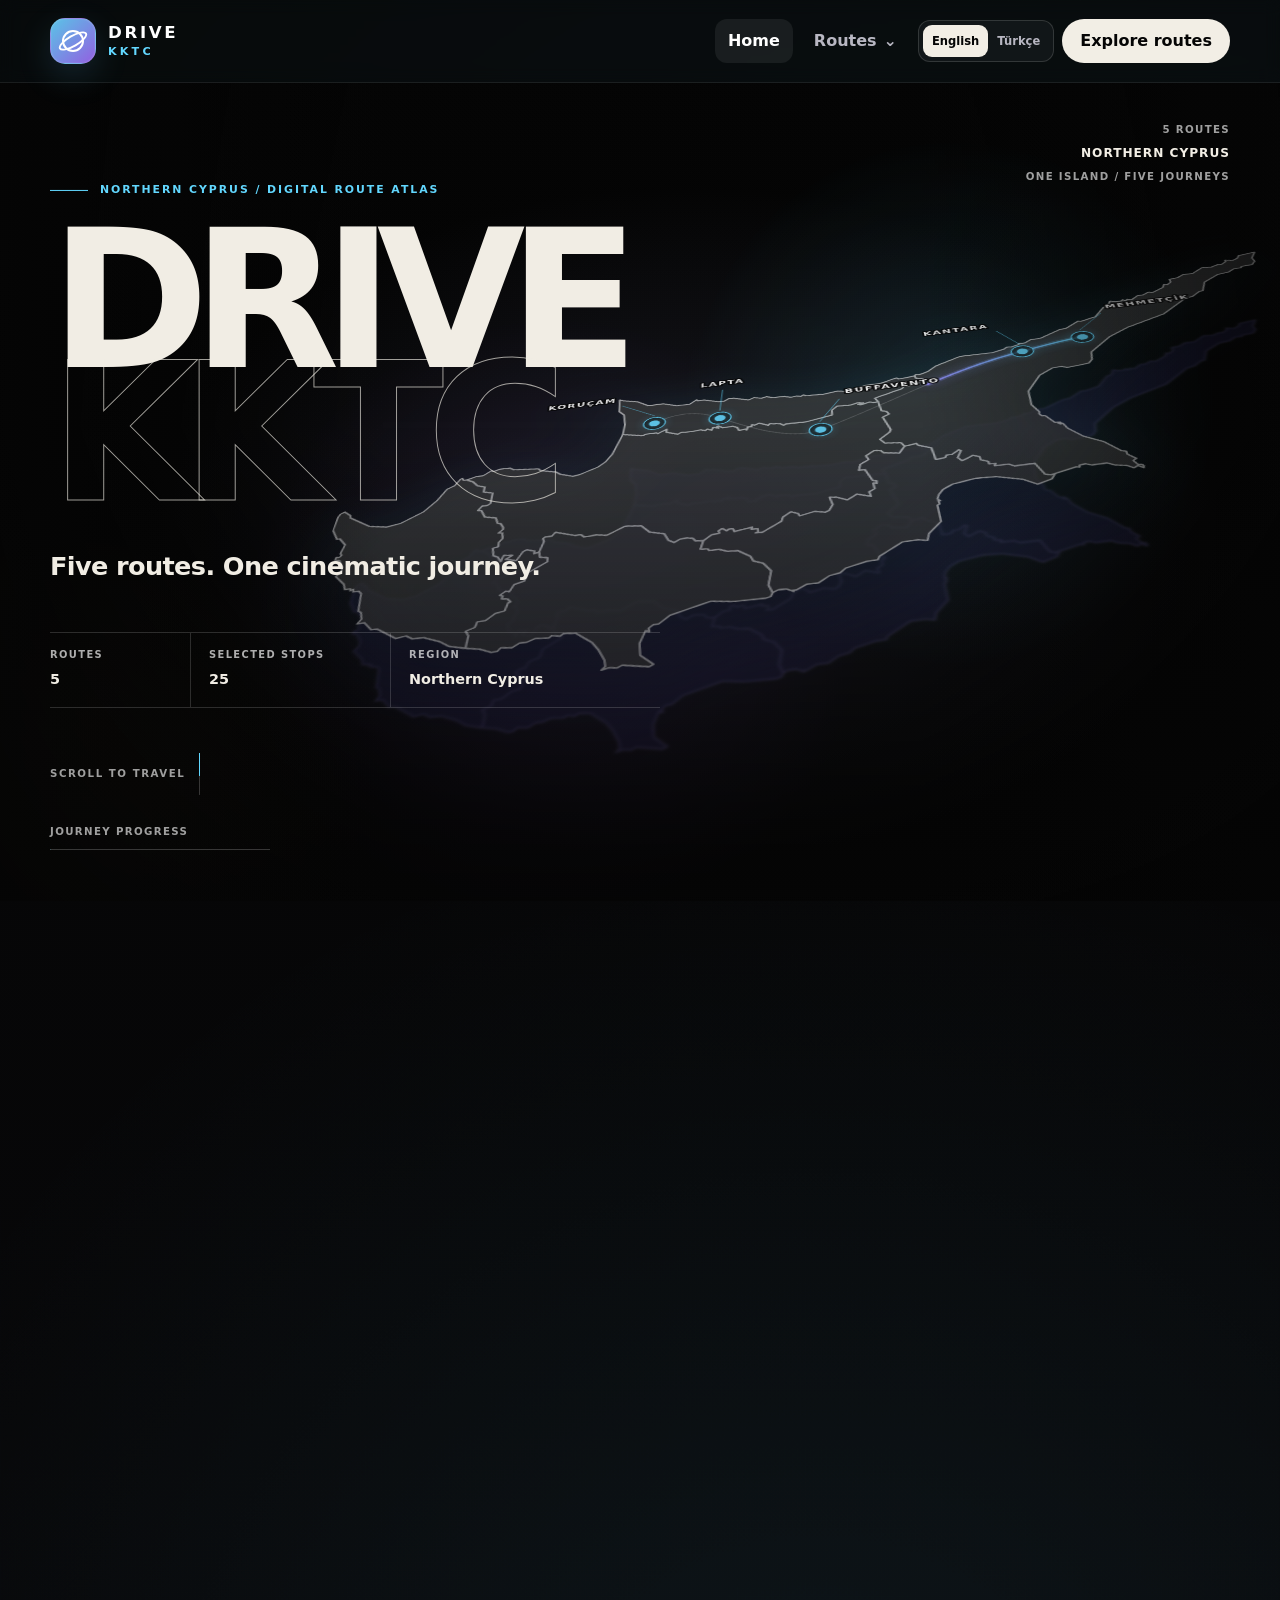
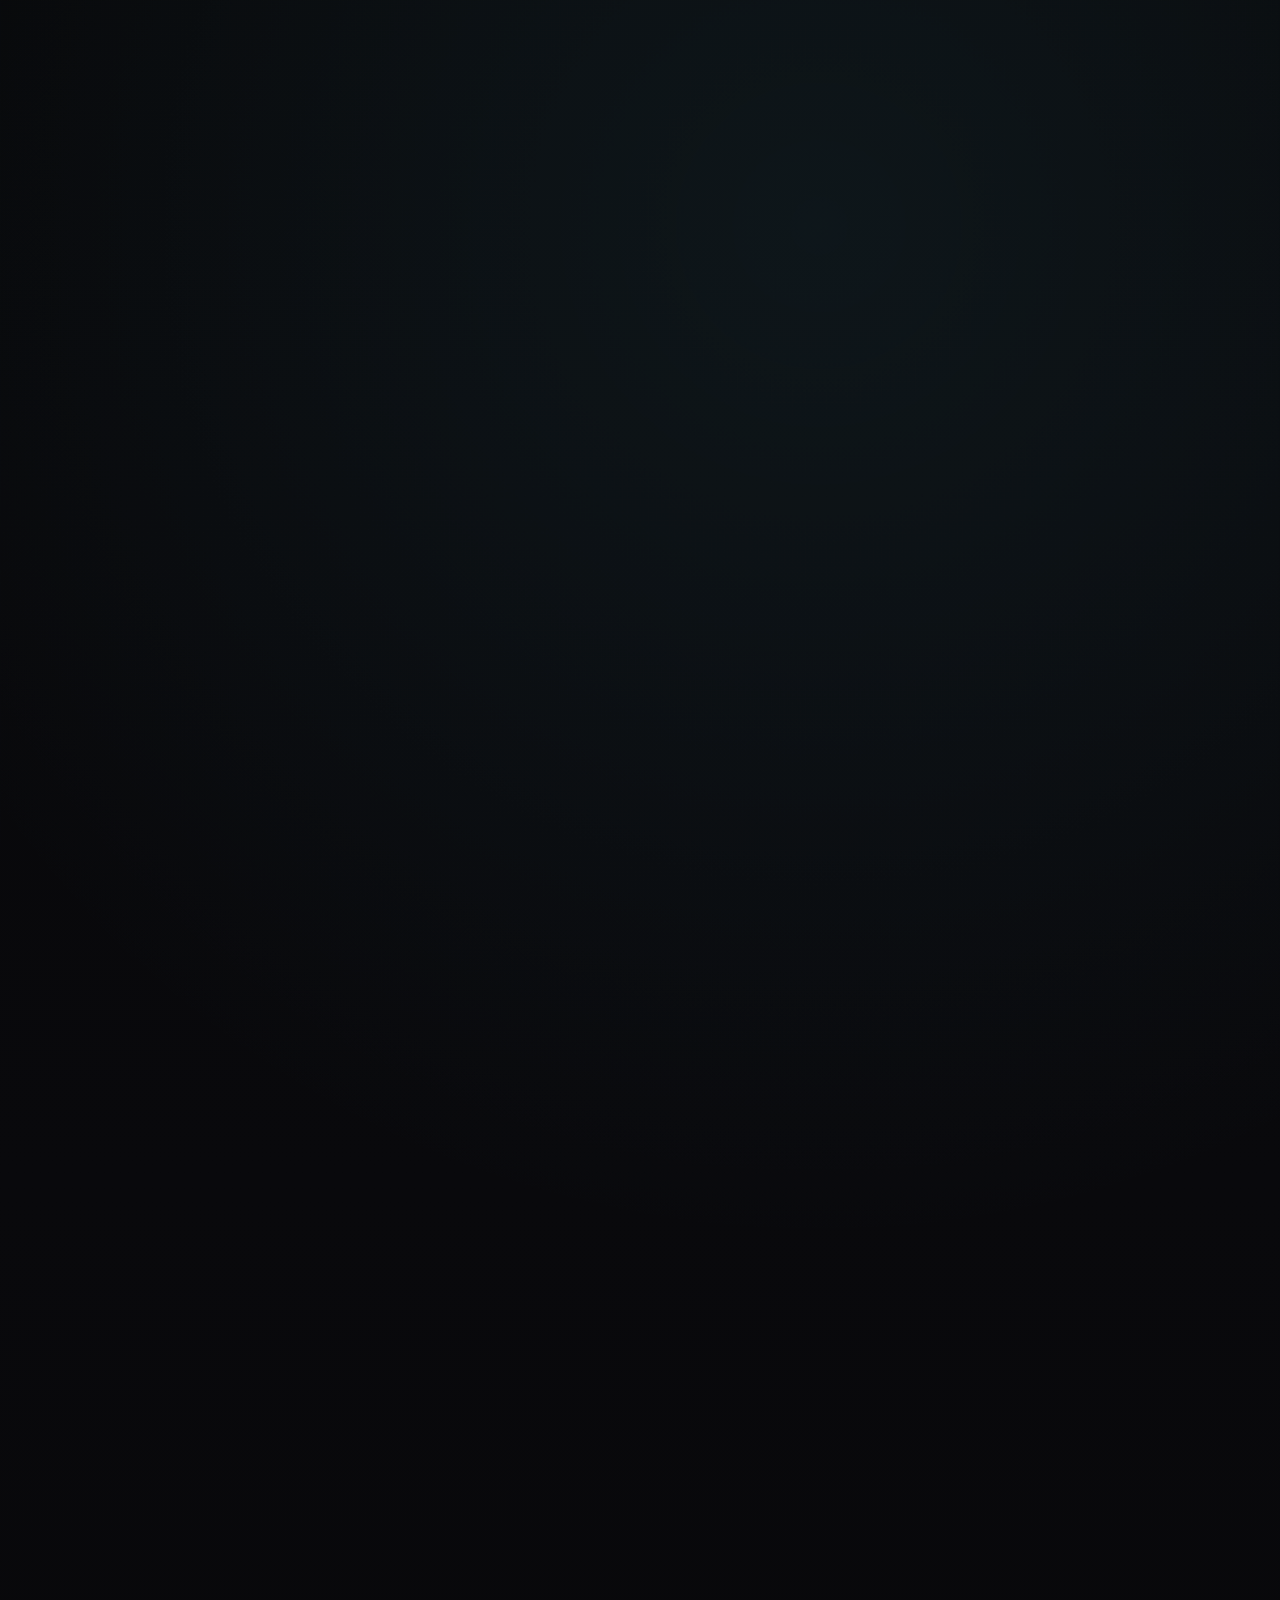
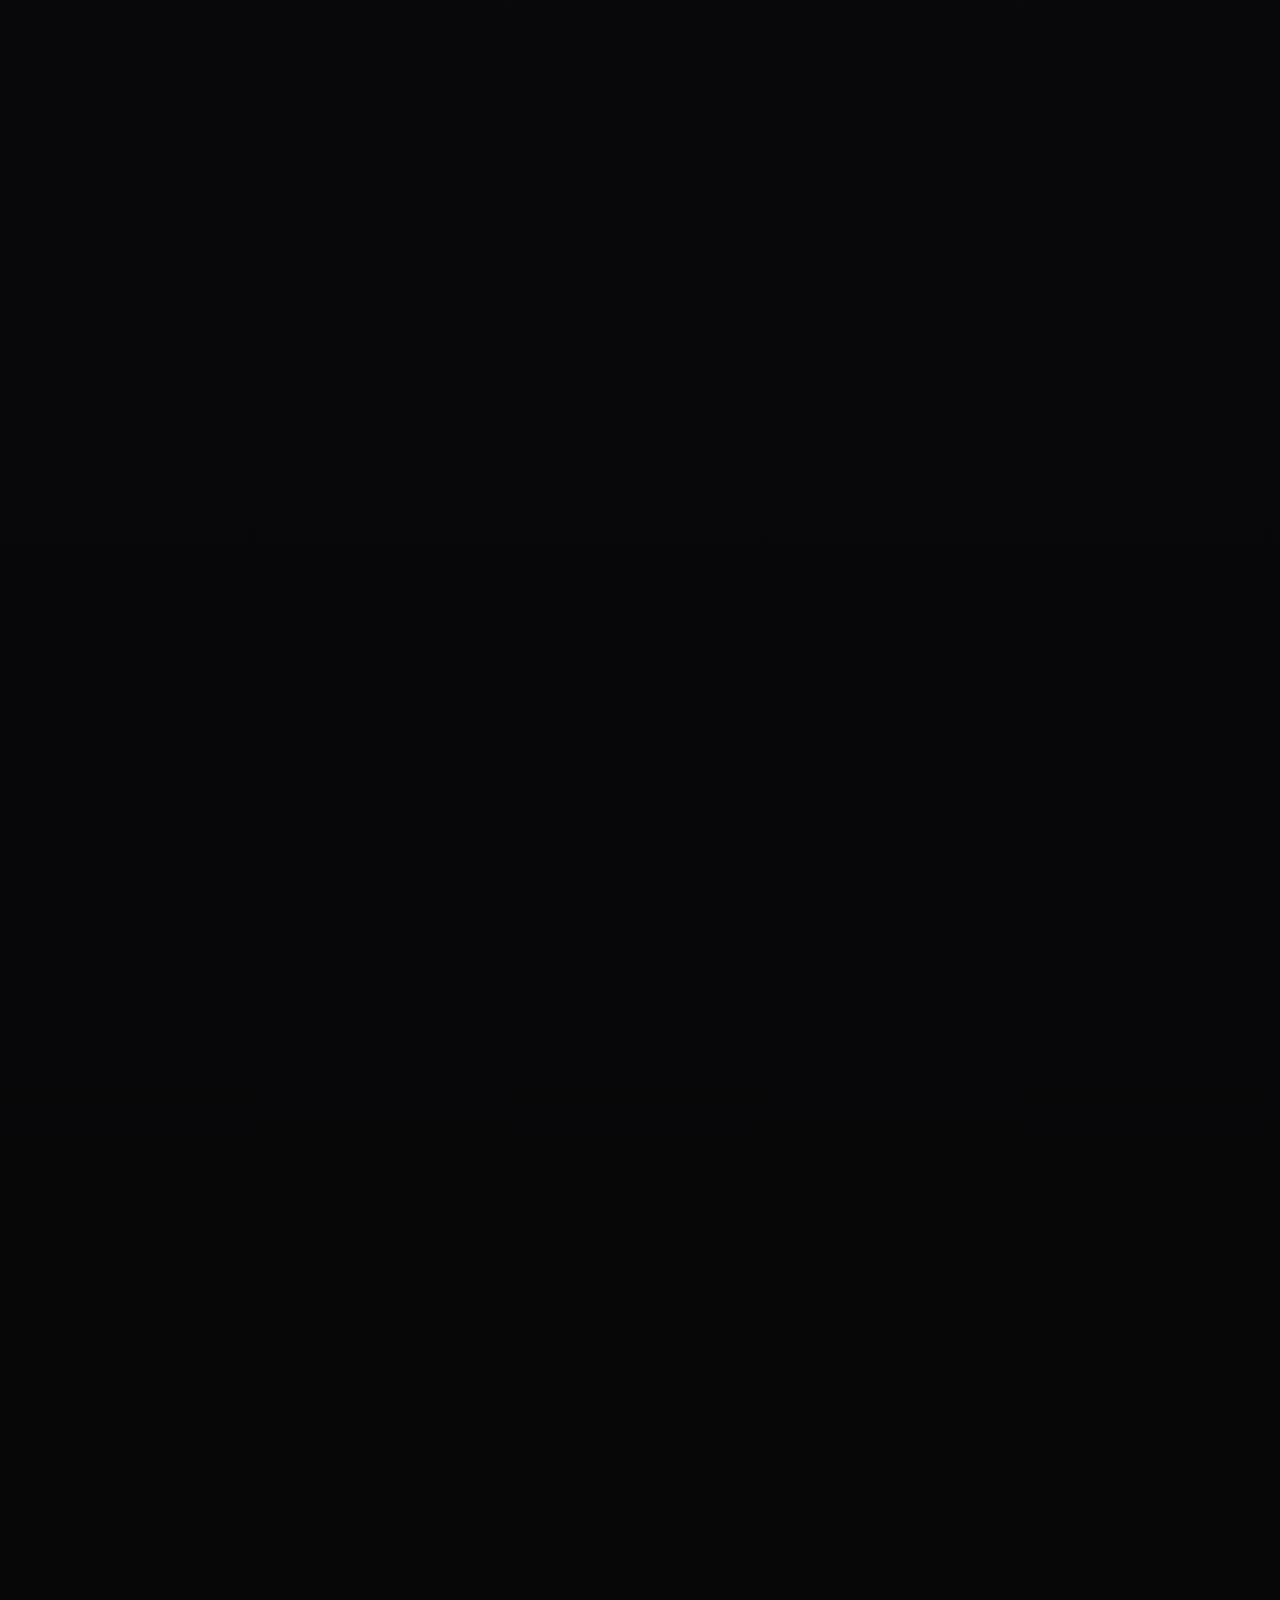
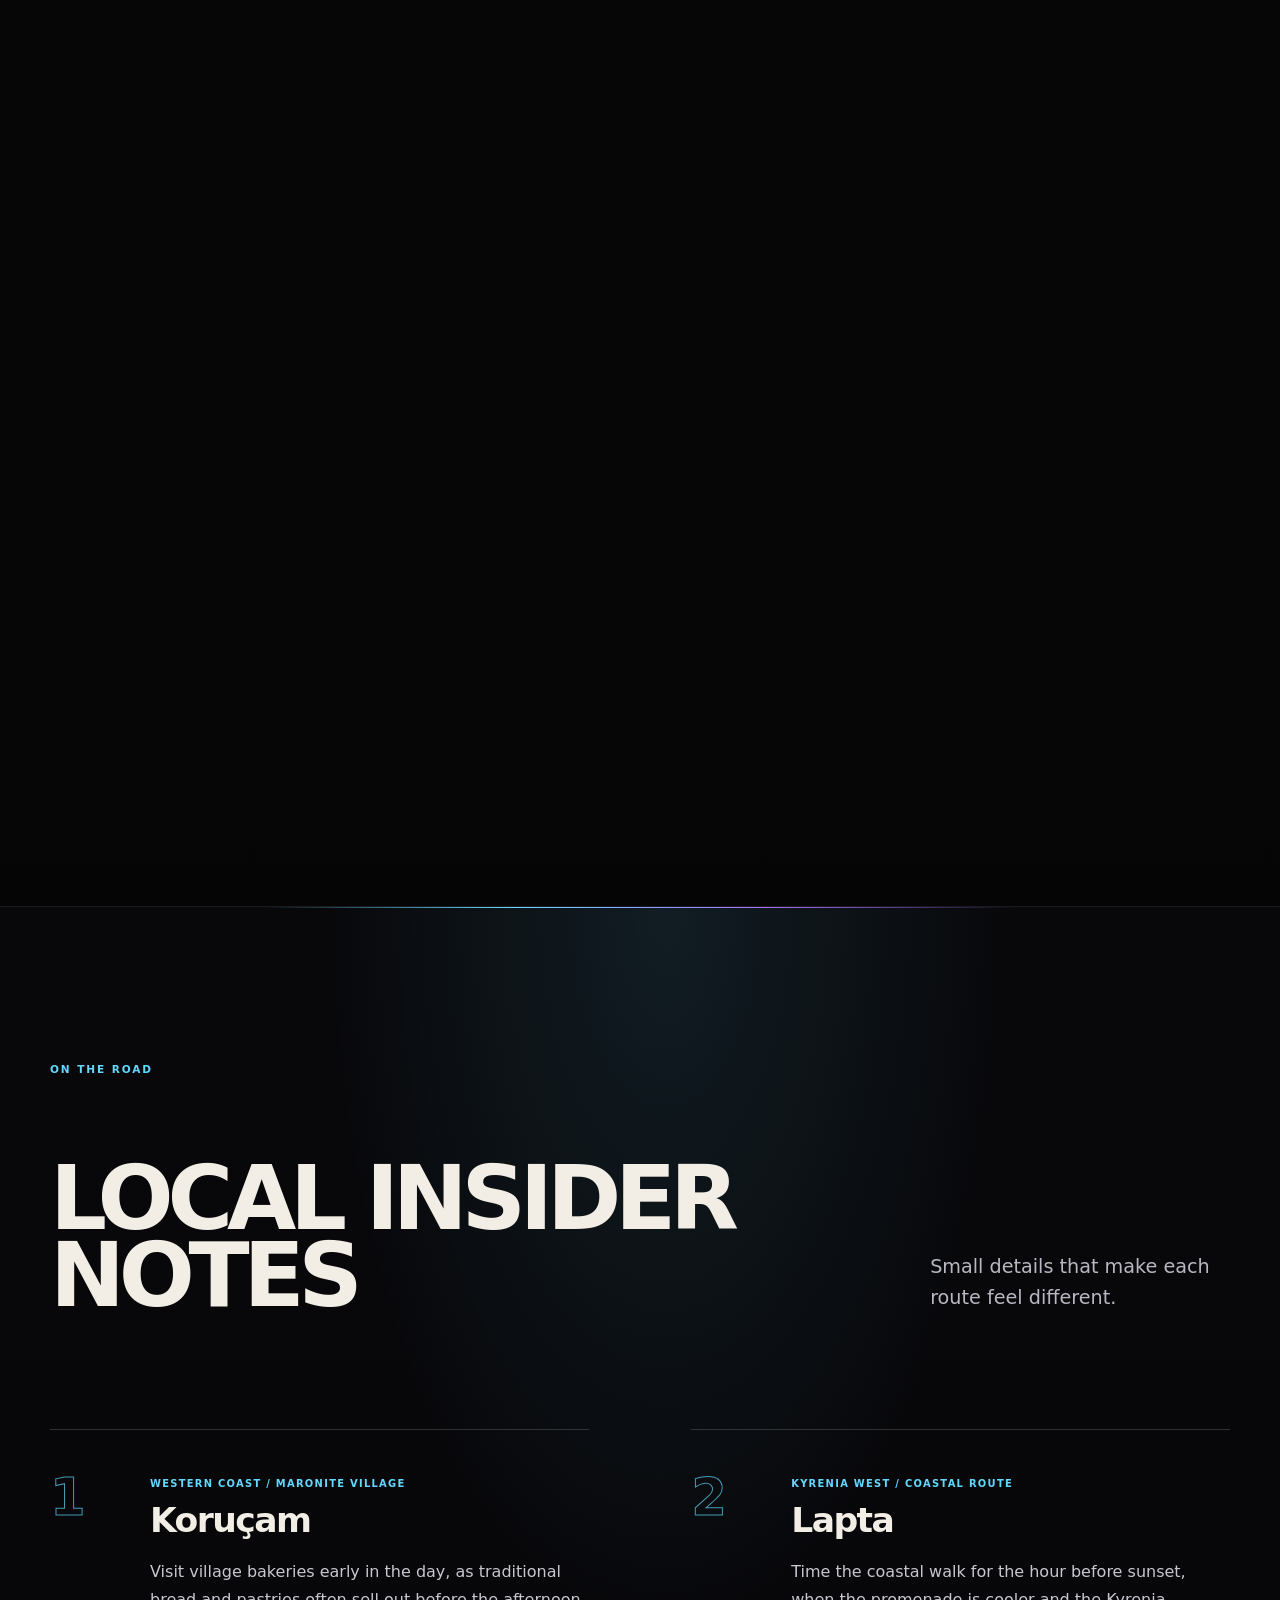
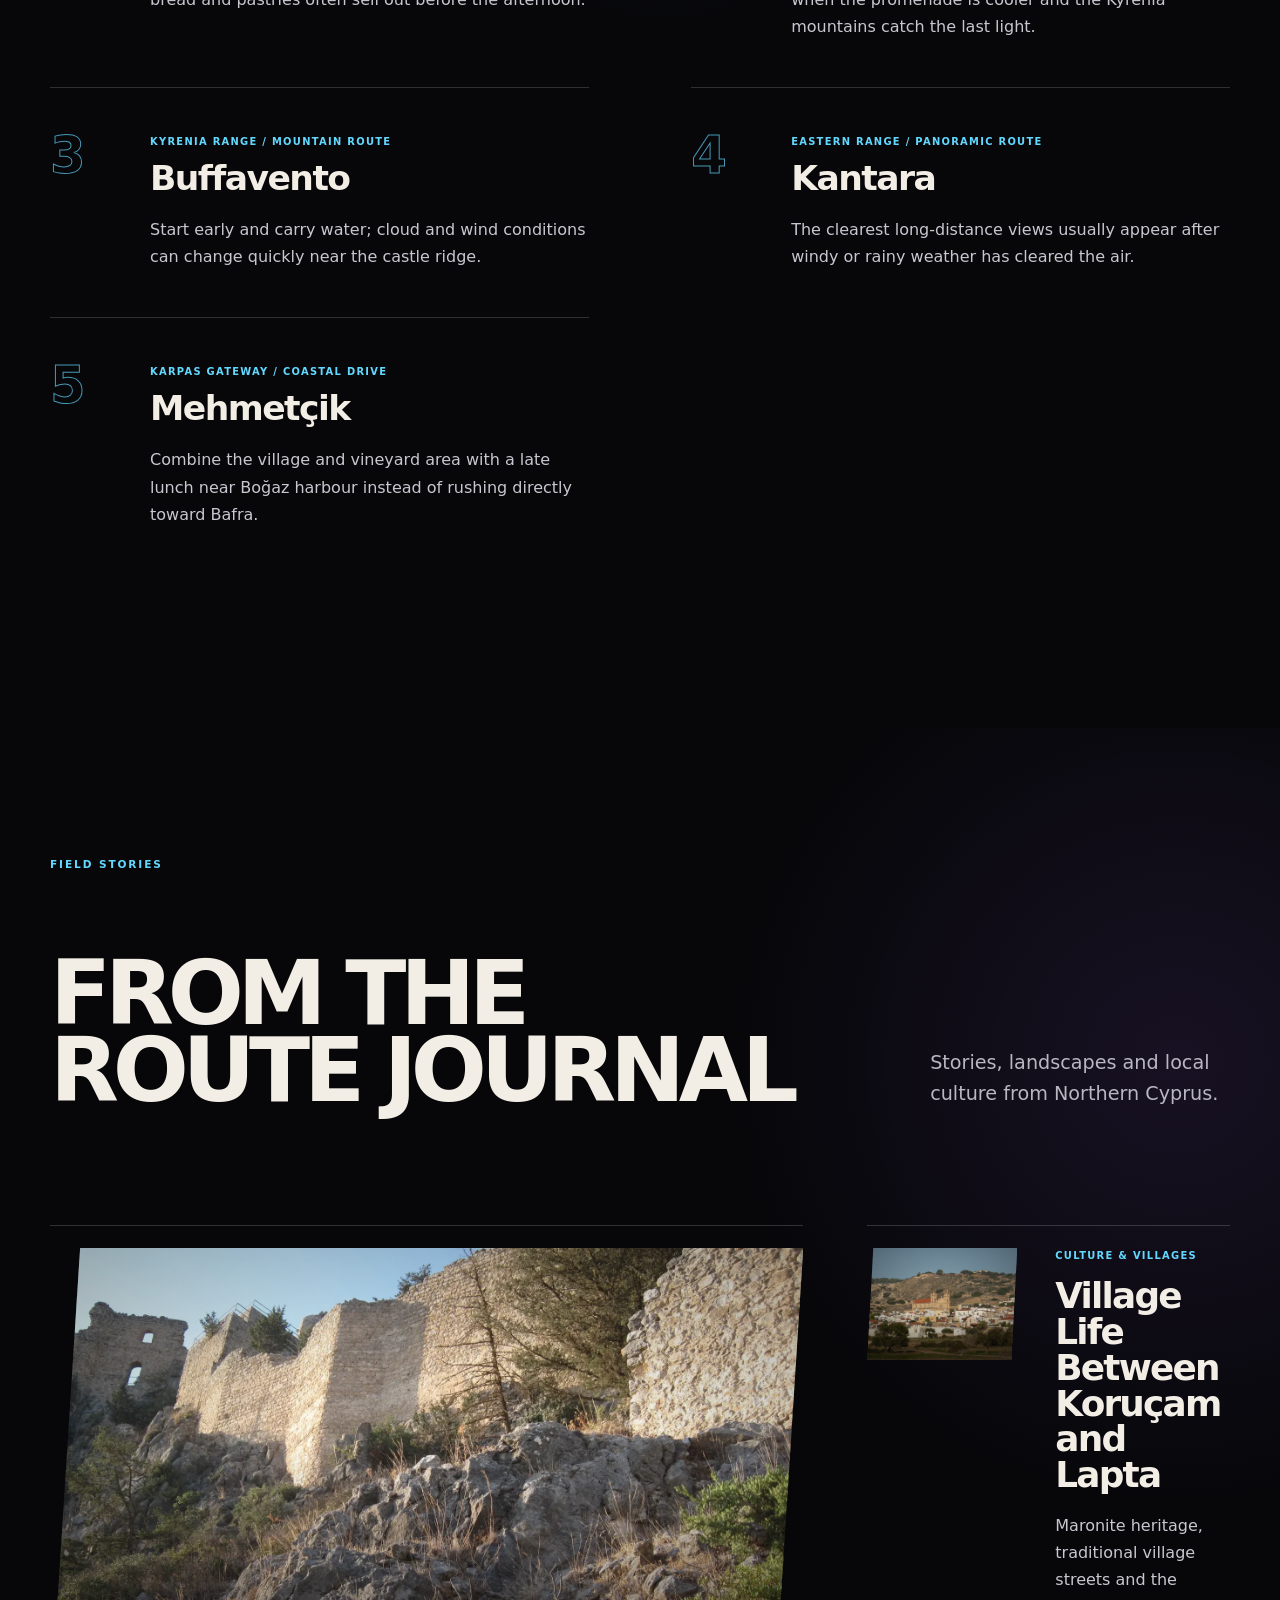
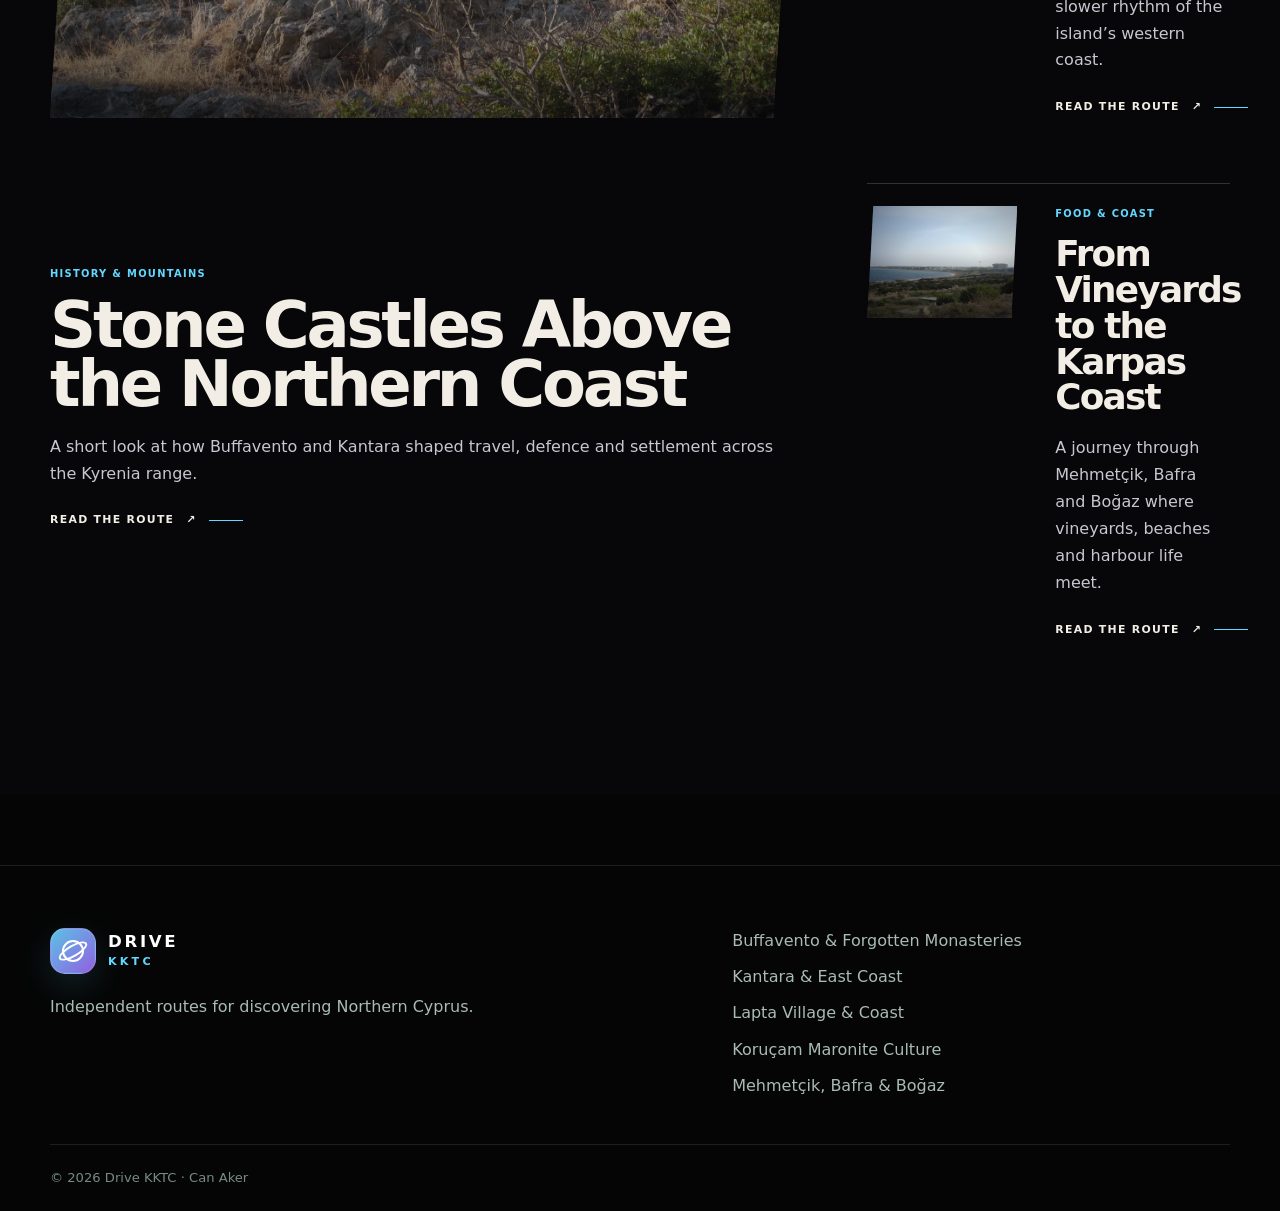
==== commit df5547e1: "v1.1 checkpoiny" ====
--- a/en/index.html
+++ b/en/index.html
@@ -301,10 +301,10 @@
                 </div>
 
                 <div class="cinematic-stage-hud">
-                    <span data-cinematic-hud-number>00 / 05</span>
+                    <span data-cinematic-hud-number>5 routes</span>
                     <strong data-cinematic-hud-region>Northern Cyprus</strong>
                     <span data-cinematic-hud-coordinates>
-                        MAP GRID / 607 × 390
+                        One island / Five journeys
                     </span>
                 </div>
 
@@ -338,7 +338,7 @@
                             <dl class="cinematic-intro-facts">
                                 <div>
                                     <dt>Routes</dt>
-                                    <dd>05</dd>
+                                    <dd>5</dd>
                                 </div>
 
                                 <div>
@@ -353,7 +353,7 @@
                             </dl>
 
                             <a class="cinematic-scroll-cue"
-                                href="#route-01">
+                                href="#route-1">
                                 <span>Scroll to travel</span>
                                 <i aria-hidden="true"></i>
                             </a>
@@ -362,16 +362,16 @@
                 </header>
 
                 <article class="cinematic-chapter cinematic-route-scene cinematic-route-scene--korucam"
-                    id="route-01"
+                    id="route-1"
                     data-cinematic-scene="1"
                     data-cinematic-route="0">
                     <div class="container cinematic-chapter__inner">
                         <div class="cinematic-route-copy">
                             <div class="cinematic-route-heading">
-                                <span class="cinematic-route-number">01</span>
+                                <span class="cinematic-route-number">1</span>
                                 <p>
                                     <span>Maronite culture</span>
-                                    West coast / SVG 194 · 190
+                                    Western coast / Maronite village
                                 </p>
                             </div>
 
@@ -386,7 +386,7 @@
                             <dl class="cinematic-route-meta">
                                 <div>
                                     <dt>Stops</dt>
-                                    <dd>05</dd>
+                                    <dd>5</dd>
                                 </div>
 
                                 <div>
@@ -426,16 +426,16 @@
                 </article>
 
                 <article class="cinematic-chapter cinematic-route-scene cinematic-route-scene--lapta"
-                    id="route-02"
+                    id="route-2"
                     data-cinematic-scene="2"
                     data-cinematic-route="1">
                     <div class="container cinematic-chapter__inner">
                         <div class="cinematic-route-copy">
                             <div class="cinematic-route-heading">
-                                <span class="cinematic-route-number">02</span>
+                                <span class="cinematic-route-number">2</span>
                                 <p>
                                     <span>Village & coast</span>
-                                    Kyrenia west / SVG 236 · 193
+                                    Kyrenia west / Coastal route
                                 </p>
                             </div>
 
@@ -450,7 +450,7 @@
                             <dl class="cinematic-route-meta">
                                 <div>
                                     <dt>Stops</dt>
-                                    <dd>05</dd>
+                                    <dd>5</dd>
                                 </div>
 
                                 <div>
@@ -490,7 +490,7 @@
                 </article>
 
                 <article class="cinematic-chapter cinematic-route-scene cinematic-route-scene--buffavento"
-                    id="route-03"
+                    id="route-3"
                     data-cinematic-scene="3"
                     data-cinematic-route="2">
                     <div class="container cinematic-chapter__inner">
@@ -501,10 +501,10 @@
 
                         <div class="cinematic-route-copy">
                             <div class="cinematic-route-heading">
-                                <span class="cinematic-route-number">03</span>
+                                <span class="cinematic-route-number">3</span>
                                 <p>
                                     <span>Mountains & history</span>
-                                    Kyrenia range / SVG 298 · 220
+                                    Kyrenia range / Mountain route
                                 </p>
                             </div>
 
@@ -520,7 +520,7 @@
                             <dl class="cinematic-route-meta">
                                 <div>
                                     <dt>Stops</dt>
-                                    <dd>05</dd>
+                                    <dd>5</dd>
                                 </div>
 
                                 <div>
@@ -560,16 +560,16 @@
                 </article>
 
                 <article class="cinematic-chapter cinematic-route-scene cinematic-route-scene--kantara"
-                    id="route-04"
+                    id="route-4"
                     data-cinematic-scene="4"
                     data-cinematic-route="3">
                     <div class="container cinematic-chapter__inner">
                         <div class="cinematic-route-copy">
                             <div class="cinematic-route-heading">
-                                <span class="cinematic-route-number">04</span>
+                                <span class="cinematic-route-number">4</span>
                                 <p>
                                     <span>Castle & panorama</span>
-                                    Eastern range / SVG 432 · 156
+                                    Eastern range / Panoramic route
                                 </p>
                             </div>
 
@@ -584,7 +584,7 @@
                             <dl class="cinematic-route-meta">
                                 <div>
                                     <dt>Stops</dt>
-                                    <dd>05</dd>
+                                    <dd>5</dd>
                                 </div>
 
                                 <div>
@@ -624,16 +624,16 @@
                 </article>
 
                 <article class="cinematic-chapter cinematic-route-scene cinematic-route-scene--mehmetcik"
-                    id="route-05"
+                    id="route-5"
                     data-cinematic-scene="5"
                     data-cinematic-route="4">
                     <div class="container cinematic-chapter__inner">
                         <div class="cinematic-route-copy">
                             <div class="cinematic-route-heading">
-                                <span class="cinematic-route-number">05</span>
+                                <span class="cinematic-route-number">5</span>
                                 <p>
                                     <span>Vineyards & coast</span>
-                                    Karpaz gateway / SVG 472 · 147
+                                    Karpas gateway / Coastal drive
                                 </p>
                             </div>
 
@@ -648,7 +648,7 @@
                             <dl class="cinematic-route-meta">
                                 <div>
                                     <dt>Stops</dt>
-                                    <dd>05</dd>
+                                    <dd>5</dd>
                                 </div>
 
                                 <div>
@@ -718,7 +718,7 @@
                             </dl>
 
                             <a class="cinematic-route-link cinematic-finale-link"
-                                href="#route-01">
+                                href="#route-1">
                                 Explore the five routes
                                 <span aria-hidden="true">↑</span>
                             </a>
@@ -728,6 +728,214 @@
             </div>
         </section>
 
+        <section class="editorial-section insider-notes"
+            aria-labelledby="insider-notes-title">
+            <div class="container">
+                <header class="editorial-heading">
+                    <p class="editorial-eyebrow">On the road</p>
+                    <h2 id="insider-notes-title">Local Insider Notes</h2>
+                    <p>
+                        Small details that make each route feel different.
+                    </p>
+                </header>
+
+                <ol class="insider-notes-list">
+                    <li class="insider-note">
+                        <span class="insider-note__number">1</span>
+                        <div>
+                            <p class="insider-note__region">
+                                Western coast / Maronite village
+                            </p>
+                            <h3>Koruçam</h3>
+                            <p>
+                                Visit village bakeries early in the day, as
+                                traditional bread and pastries often sell out
+                                before the afternoon.
+                            </p>
+                        </div>
+                    </li>
+
+                    <li class="insider-note">
+                        <span class="insider-note__number">2</span>
+                        <div>
+                            <p class="insider-note__region">
+                                Kyrenia west / Coastal route
+                            </p>
+                            <h3>Lapta</h3>
+                            <p>
+                                Time the coastal walk for the hour before
+                                sunset, when the promenade is cooler and the
+                                Kyrenia mountains catch the last light.
+                            </p>
+                        </div>
+                    </li>
+
+                    <li class="insider-note">
+                        <span class="insider-note__number">3</span>
+                        <div>
+                            <p class="insider-note__region">
+                                Kyrenia range / Mountain route
+                            </p>
+                            <h3>Buffavento</h3>
+                            <p>
+                                Start early and carry water; cloud and wind
+                                conditions can change quickly near the castle
+                                ridge.
+                            </p>
+                        </div>
+                    </li>
+
+                    <li class="insider-note">
+                        <span class="insider-note__number">4</span>
+                        <div>
+                            <p class="insider-note__region">
+                                Eastern range / Panoramic route
+                            </p>
+                            <h3>Kantara</h3>
+                            <p>
+                                The clearest long-distance views usually
+                                appear after windy or rainy weather has
+                                cleared the air.
+                            </p>
+                        </div>
+                    </li>
+
+                    <li class="insider-note">
+                        <span class="insider-note__number">5</span>
+                        <div>
+                            <p class="insider-note__region">
+                                Karpas gateway / Coastal drive
+                            </p>
+                            <h3>Mehmetçik</h3>
+                            <p>
+                                Combine the village and vineyard area with a
+                                late lunch near Boğaz harbour instead of
+                                rushing directly toward Bafra.
+                            </p>
+                        </div>
+                    </li>
+                </ol>
+            </div>
+        </section>
+
+        <section class="editorial-section route-journal"
+            aria-labelledby="route-journal-title">
+            <div class="container">
+                <header class="editorial-heading">
+                    <p class="editorial-eyebrow">Field stories</p>
+                    <h2 id="route-journal-title">From the Route Journal</h2>
+                    <p>
+                        Stories, landscapes and local culture from Northern
+                        Cyprus.
+                    </p>
+                </header>
+
+                <div class="route-journal-layout">
+                    <article class="journal-entry journal-entry--feature">
+                        <a class="journal-entry__media"
+                            href="./routes/buffavento-mountain-route/index.html"
+                            aria-label="Read the Buffavento route">
+                            <img src="../images/routes/buffavento-mountain-route.webp"
+                                alt="Buffavento Castle walls rising through the Kyrenia mountain landscape"
+                                width="1920"
+                                height="1080"
+                                loading="lazy"
+                                decoding="async">
+                        </a>
+
+                        <div class="journal-entry__copy">
+                            <p class="journal-entry__category">
+                                History & Mountains
+                            </p>
+                            <h3>
+                                <a href="./routes/buffavento-mountain-route/index.html">
+                                    Stone Castles Above the Northern Coast
+                                </a>
+                            </h3>
+                            <p>
+                                A short look at how Buffavento and Kantara
+                                shaped travel, defence and settlement across
+                                the Kyrenia range.
+                            </p>
+                            <a class="journal-entry__link"
+                                href="./routes/buffavento-mountain-route/index.html">
+                                Read the route
+                                <span aria-hidden="true">↗</span>
+                            </a>
+                        </div>
+                    </article>
+
+                    <article class="journal-entry">
+                        <a class="journal-entry__media"
+                            href="./routes/korucam-maronite-route/index.html"
+                            aria-label="Read the Koruçam route">
+                            <img src="../images/routes/korucam-maronite-route.webp"
+                                alt="Koruçam village and church among the dry western hills"
+                                width="1920"
+                                height="1080"
+                                loading="lazy"
+                                decoding="async">
+                        </a>
+
+                        <div class="journal-entry__copy">
+                            <p class="journal-entry__category">
+                                Culture & Villages
+                            </p>
+                            <h3>
+                                <a href="./routes/korucam-maronite-route/index.html">
+                                    Village Life Between Koruçam and Lapta
+                                </a>
+                            </h3>
+                            <p>
+                                Maronite heritage, traditional village
+                                streets and the slower rhythm of the island’s
+                                western coast.
+                            </p>
+                            <a class="journal-entry__link"
+                                href="./routes/korucam-maronite-route/index.html">
+                                Read the route
+                                <span aria-hidden="true">↗</span>
+                            </a>
+                        </div>
+                    </article>
+
+                    <article class="journal-entry">
+                        <a class="journal-entry__media"
+                            href="./routes/mehmetcik-bafra-bogaz-route/index.html"
+                            aria-label="Read the Mehmetçik, Bafra and Boğaz route">
+                            <img src="../images/routes/mehmetcik-bafra-bogaz.webp"
+                                alt="The open Bafra coast and sea near the Karpas peninsula"
+                                width="1920"
+                                height="1080"
+                                loading="lazy"
+                                decoding="async">
+                        </a>
+
+                        <div class="journal-entry__copy">
+                            <p class="journal-entry__category">
+                                Food & Coast
+                            </p>
+                            <h3>
+                                <a href="./routes/mehmetcik-bafra-bogaz-route/index.html">
+                                    From Vineyards to the Karpas Coast
+                                </a>
+                            </h3>
+                            <p>
+                                A journey through Mehmetçik, Bafra and Boğaz
+                                where vineyards, beaches and harbour life
+                                meet.
+                            </p>
+                            <a class="journal-entry__link"
+                                href="./routes/mehmetcik-bafra-bogaz-route/index.html">
+                                Read the route
+                                <span aria-hidden="true">↗</span>
+                            </a>
+                        </div>
+                    </article>
+                </div>
+            </div>
+        </section>
+
     </main>
 
     <div data-site-footer></div>
--- a/css/site.css
+++ b/css/site.css
@@ -688,6 +688,7 @@
 .cinematic-story {
     --story-stage-height: calc(100vh - var(--header-height));
     --story-stage-height: calc(100svh - var(--header-height));
+    --story-stage-height: calc(100dvh - var(--header-height));
     --story-progress: 0;
     --scene-progress: 0;
     --map-x: 10vw;
@@ -1013,7 +1014,7 @@
 }
 
 .cinematic-map-image {
-    opacity: 0.82;
+    opacity: 0.68;
     filter:
         grayscale(1)
         brightness(1.16)
@@ -1023,6 +1024,7 @@
 
 .cinematic-route-overlay {
     overflow: visible;
+    opacity: 0.86;
 }
 
 .cinematic-route-line {
@@ -1225,18 +1227,27 @@
 }
 
 .cinematic-chapter {
+    --chapter-height: 68vh;
+    --chapter-height: 68svh;
     --chapter-presence: 1;
     --chapter-shift: 0px;
+    --route-local-progress: 0;
     position: relative;
-    min-height: var(--story-stage-height);
+    min-height: var(--chapter-height);
     scroll-margin-top: var(--header-height);
+}
+
+.cinematic-intro,
+.cinematic-finale {
+    --chapter-height: 90vh;
+    --chapter-height: 90svh;
 }
 
 .cinematic-chapter__inner {
     position: relative;
     z-index: 2;
     display: grid;
-    min-height: var(--story-stage-height);
+    min-height: var(--chapter-height);
     align-items: center;
     padding-top: clamp(42px, 7vh, 76px);
     padding-bottom: clamp(42px, 7vh, 76px);
@@ -1332,7 +1343,7 @@
 .cinematic-intro-facts dt,
 .cinematic-route-meta dt,
 .cinematic-finale-facts dt {
-    color: rgba(255, 255, 255, 0.48);
+    color: rgba(255, 255, 255, 0.68);
     font-size: 0.62rem;
     font-weight: 760;
     letter-spacing: 0.14em;
@@ -1402,18 +1413,22 @@
 .cinematic-route-copy {
     position: relative;
     z-index: 12;
+    isolation: isolate;
     width: min(570px, 100%);
     padding: clamp(24px, 3vw, 44px);
     border-left: 1px solid rgba(99, 216, 255, 0.36);
     background:
         linear-gradient(
-            105deg,
-            rgba(5, 5, 7, 0.9),
-            rgba(5, 5, 7, 0.5) 68%,
-            transparent
+            102deg,
+            rgba(4, 4, 6, 0.98),
+            rgba(5, 5, 8, 0.93) 66%,
+            rgba(5, 5, 8, 0.74)
         );
-    -webkit-backdrop-filter: blur(3px);
-    backdrop-filter: blur(3px);
+    box-shadow:
+        28px 24px 80px rgba(0, 0, 0, 0.28),
+        -18px 0 60px rgba(0, 0, 0, 0.18);
+    -webkit-backdrop-filter: none;
+    backdrop-filter: none;
 }
 
 .cinematic-route-heading {
@@ -1436,7 +1451,7 @@
     display: grid;
     margin: 0 0 2px;
     gap: 3px;
-    color: rgba(255, 255, 255, 0.48);
+    color: rgba(255, 255, 255, 0.7);
     font-size: 0.6rem;
     font-weight: 720;
     letter-spacing: 0.12em;
@@ -1456,14 +1471,18 @@
     line-height: 0.94;
     letter-spacing: -0.062em;
     text-wrap: balance;
+    opacity: 1;
+    filter: none;
 }
 
 .cinematic-route-description {
     max-width: 590px;
     margin: clamp(20px, 3vh, 30px) 0 0;
-    color: var(--cinematic-muted);
+    color: #d2d1d9;
     font-size: clamp(0.93rem, 1.2vw, 1.05rem);
     line-height: 1.62;
+    opacity: 1;
+    filter: none;
 }
 
 .cinematic-route-meta {
@@ -1490,6 +1509,7 @@
     font-size: clamp(0.78rem, 1vw, 0.9rem);
     font-weight: 720;
     line-height: 1.25;
+    opacity: 1;
 }
 
 .cinematic-route-link {
@@ -1649,10 +1669,10 @@
     grid-column: 2;
     background:
         linear-gradient(
-            105deg,
-            rgba(5, 5, 7, 0.94),
-            rgba(5, 5, 7, 0.56) 72%,
-            transparent
+            102deg,
+            rgba(4, 4, 6, 0.98),
+            rgba(5, 5, 8, 0.94) 68%,
+            rgba(5, 5, 8, 0.76)
         );
 }
 
@@ -1729,6 +1749,333 @@
     color: var(--cinematic-blue);
 }
 
+/* ==================================================
+   EDITORIAL ROUTE CONTENT
+================================================== */
+
+.editorial-section {
+    position: relative;
+    isolation: isolate;
+    padding: clamp(96px, 12vw, 170px) 0;
+    overflow: clip;
+    color: var(--cinematic-text);
+    background: #07070a;
+}
+
+.insider-notes {
+    border-top: 1px solid rgba(255, 255, 255, 0.08);
+    background:
+        radial-gradient(
+            ellipse at 52% 0,
+            rgba(99, 216, 255, 0.1),
+            transparent 36%
+        ),
+        linear-gradient(180deg, #08080b, #07070a);
+}
+
+.insider-notes::before {
+    position: absolute;
+    top: 0;
+    left: 50%;
+    width: min(760px, 72vw);
+    height: 1px;
+    content: "";
+    background:
+        linear-gradient(
+            90deg,
+            transparent,
+            var(--cinematic-blue),
+            var(--cinematic-violet),
+            transparent
+        );
+    transform: translateX(-50%);
+}
+
+.editorial-heading {
+    display: grid;
+    grid-template-columns: minmax(0, 1.45fr) minmax(280px, 0.55fr);
+    align-items: end;
+    gap: clamp(30px, 7vw, 110px);
+}
+
+.editorial-eyebrow {
+    grid-column: 1 / -1;
+    margin: 0 0 -8px;
+    color: var(--cinematic-blue);
+    font-size: 0.66rem;
+    font-weight: 820;
+    letter-spacing: 0.18em;
+    text-transform: uppercase;
+}
+
+.editorial-heading h2 {
+    max-width: 900px;
+    margin: 0;
+    color: var(--cinematic-cream);
+    font-size: clamp(3.2rem, 7vw, 7.7rem);
+    font-weight: 880;
+    line-height: 0.86;
+    letter-spacing: -0.07em;
+    text-transform: uppercase;
+    text-wrap: balance;
+}
+
+.editorial-heading > p:last-child {
+    max-width: 450px;
+    margin: 0;
+    color: var(--cinematic-muted);
+    font-size: clamp(1rem, 1.5vw, 1.25rem);
+    line-height: 1.6;
+}
+
+.insider-notes-list {
+    display: grid;
+    margin: clamp(68px, 9vw, 120px) 0 0;
+    padding: 0;
+    grid-template-columns: repeat(2, minmax(0, 1fr));
+    column-gap: clamp(44px, 8vw, 130px);
+    list-style: none;
+}
+
+.insider-note {
+    display: grid;
+    min-width: 0;
+    padding: clamp(28px, 4vw, 46px) 0;
+    grid-template-columns: 66px minmax(0, 1fr);
+    gap: clamp(18px, 3vw, 34px);
+    border-top: 1px solid rgba(255, 255, 255, 0.16);
+}
+
+.insider-note__number {
+    color: transparent;
+    font-size: clamp(2.6rem, 4vw, 4.5rem);
+    font-weight: 860;
+    line-height: 0.82;
+    letter-spacing: -0.06em;
+    -webkit-text-stroke: 1px rgba(99, 216, 255, 0.7);
+    text-stroke: 1px rgba(99, 216, 255, 0.7);
+}
+
+.insider-note__region,
+.journal-entry__category {
+    margin: 0;
+    color: var(--cinematic-blue);
+    font-size: 0.62rem;
+    font-weight: 800;
+    letter-spacing: 0.13em;
+    text-transform: uppercase;
+}
+
+.insider-note h3 {
+    margin: 12px 0 0;
+    color: var(--cinematic-cream);
+    font-size: clamp(1.65rem, 2.7vw, 2.8rem);
+    line-height: 0.98;
+    letter-spacing: -0.045em;
+}
+
+.insider-note div > p:last-child {
+    max-width: 570px;
+    margin: 20px 0 0;
+    color: #c8c7d0;
+    line-height: 1.72;
+}
+
+.route-journal {
+    padding-top: clamp(78px, 10vw, 135px);
+    background:
+        radial-gradient(
+            circle at 92% 20%,
+            rgba(167, 108, 255, 0.1),
+            transparent 25%
+        ),
+        #07070a;
+}
+
+.route-journal-layout {
+    display: grid;
+    margin-top: clamp(68px, 9vw, 120px);
+    grid-template-columns: minmax(0, 1.35fr) minmax(320px, 0.65fr);
+    gap: clamp(34px, 5vw, 76px);
+}
+
+.journal-entry {
+    display: grid;
+    min-width: 0;
+    padding-top: 22px;
+    grid-template-columns: minmax(150px, 0.72fr) minmax(0, 1fr);
+    align-items: start;
+    gap: clamp(22px, 3vw, 38px);
+    border-top: 1px solid rgba(255, 255, 255, 0.17);
+}
+
+.journal-entry--feature {
+    grid-row: span 2;
+    grid-template-columns: 1fr;
+}
+
+.journal-entry__media {
+    position: relative;
+    display: block;
+    aspect-ratio: 16 / 10;
+    overflow: hidden;
+    background: #111116;
+    clip-path: polygon(4% 0, 100% 0, 96% 100%, 0 100%);
+}
+
+.journal-entry:not(.journal-entry--feature)
+    .journal-entry__media {
+    aspect-ratio: 4 / 3;
+}
+
+.journal-entry__media::after {
+    position: absolute;
+    inset: 0;
+    content: "";
+    background:
+        linear-gradient(
+            180deg,
+            transparent 42%,
+            rgba(5, 5, 7, 0.54)
+        ),
+        radial-gradient(
+            ellipse at center,
+            transparent 36%,
+            rgba(5, 5, 7, 0.34)
+        );
+}
+
+.journal-entry__media img {
+    width: 100%;
+    height: 100%;
+    object-fit: cover;
+    transition: transform 700ms cubic-bezier(0.2, 0.7, 0.2, 1);
+}
+
+.journal-entry__media:hover img {
+    transform: scale(1.035);
+}
+
+.journal-entry__copy {
+    min-width: 0;
+}
+
+.journal-entry--feature .journal-entry__copy {
+    max-width: 760px;
+}
+
+.journal-entry h3 {
+    margin: 14px 0 0;
+    color: var(--cinematic-cream);
+    font-size: clamp(1.7rem, 2.8vw, 3.6rem);
+    line-height: 1;
+    letter-spacing: -0.05em;
+    text-wrap: balance;
+}
+
+.journal-entry--feature h3 {
+    font-size: clamp(2.7rem, 5vw, 5.8rem);
+    line-height: 0.92;
+}
+
+.journal-entry h3 a:hover {
+    color: var(--cinematic-blue);
+}
+
+.journal-entry__copy > p:not(.journal-entry__category) {
+    margin: 20px 0 0;
+    color: #c8c7d0;
+    line-height: 1.68;
+}
+
+.journal-entry__link {
+    display: inline-flex;
+    margin-top: 24px;
+    align-items: center;
+    gap: 12px;
+    color: var(--cinematic-cream);
+    font-size: 0.68rem;
+    font-weight: 820;
+    letter-spacing: 0.12em;
+    white-space: nowrap;
+    text-transform: uppercase;
+}
+
+.journal-entry__link::after {
+    width: 34px;
+    height: 1px;
+    content: "";
+    background: var(--cinematic-blue);
+    transition: width var(--transition-fast);
+}
+
+.journal-entry__link:hover {
+    color: var(--cinematic-blue);
+}
+
+.journal-entry__link:hover::after {
+    width: 48px;
+}
+
+@media (max-width: 900px) {
+    .editorial-heading {
+        grid-template-columns: 1fr;
+        gap: 24px;
+    }
+
+    .editorial-heading > p:last-child {
+        max-width: 620px;
+    }
+
+    .route-journal-layout {
+        grid-template-columns: 1fr;
+    }
+
+    .journal-entry--feature {
+        grid-row: auto;
+    }
+}
+
+@media (max-width: 700px) {
+    .editorial-section {
+        padding: 84px 0;
+    }
+
+    .editorial-heading h2 {
+        font-size: clamp(2.8rem, 14vw, 4.8rem);
+    }
+
+    .insider-notes-list {
+        margin-top: 58px;
+        grid-template-columns: 1fr;
+    }
+
+    .insider-note {
+        grid-template-columns: 48px minmax(0, 1fr);
+        gap: 16px;
+    }
+
+    .route-journal-layout {
+        margin-top: 58px;
+    }
+
+    .journal-entry,
+    .journal-entry--feature {
+        grid-template-columns: 1fr;
+    }
+
+    .journal-entry__media,
+    .journal-entry:not(.journal-entry--feature)
+        .journal-entry__media {
+        aspect-ratio: 16 / 10;
+    }
+
+    .journal-entry--feature h3,
+    .journal-entry h3 {
+        font-size: clamp(2rem, 9vw, 3.25rem);
+    }
+}
+
 @media (max-width: 1080px) {
     .cinematic-home .primary-navigation {
         border-color: rgba(255, 255, 255, 0.12);
@@ -1771,24 +2118,100 @@
 
     .cinematic-story {
         --story-stage-height: calc(100svh - var(--header-height));
+        --story-stage-height: calc(100dvh - var(--header-height));
+    }
+
+    .cinematic-route-scene {
+        --chapter-height: 90svh;
+    }
+
+    .cinematic-intro,
+    .cinematic-finale {
+        --chapter-height: 92svh;
     }
 
     .cinematic-stage::before {
+        z-index: 7;
         background:
             linear-gradient(
                 180deg,
-                rgba(5, 5, 5, 0.12),
-                rgba(5, 5, 5, 0.08) 36%,
-                rgba(5, 5, 5, 0.92) 78%
+                rgba(5, 5, 5, 0.08),
+                rgba(5, 5, 5, 0.12) 44%,
+                rgba(5, 5, 5, 0.78) 73%,
+                rgba(5, 5, 5, 0.97)
             );
     }
 
+    .cinematic-atmosphere {
+        z-index: 2;
+        opacity: 0.56;
+    }
+
+    .cinematic-photo {
+        inset: 0;
+        clip-path: inset(0) !important;
+    }
+
+    .cinematic-photo::before {
+        background:
+            linear-gradient(
+                180deg,
+                rgba(5, 5, 5, 0.1),
+                rgba(5, 5, 5, 0.12) 48%,
+                rgba(5, 5, 5, 0.78) 78%,
+                rgba(5, 5, 5, 0.96)
+            ),
+            linear-gradient(
+                90deg,
+                rgba(5, 5, 5, 0.28),
+                transparent 55%,
+                rgba(5, 5, 5, 0.2)
+            );
+    }
+
+    .cinematic-photo::after {
+        opacity: 0.16;
+    }
+
+    .cinematic-photo--diagonal img {
+        object-position: 54% center;
+    }
+
+    .cinematic-photo--coastal img {
+        object-position: 58% center;
+    }
+
+    .cinematic-photo--split img {
+        object-position: 55% center;
+    }
+
+    .cinematic-photo--panel img {
+        object-position: 52% center;
+    }
+
+    .cinematic-photo--full img {
+        object-position: 50% center;
+    }
+
     .cinematic-map-camera {
-        top: 31%;
+        top: 29%;
         left: 50%;
-        width: 148vw;
+        z-index: 5;
+        width: 112vw;
         max-width: none;
         perspective: 900px;
+    }
+
+    .cinematic-map-depth {
+        opacity: 0.12;
+    }
+
+    .cinematic-map-image {
+        opacity: 0.48;
+    }
+
+    .cinematic-route-overlay {
+        opacity: 0.72;
     }
 
     .cinematic-map-label {
@@ -1874,22 +2297,23 @@
         display: flex;
         flex-direction: column;
         align-items: flex-end;
-        justify-content: stretch;
-        padding-top: 42px;
-        padding-bottom: 34px;
+        justify-content: flex-end;
+        padding-top: 32px;
+        padding-bottom: 24px;
     }
 
     .cinematic-route-copy {
         width: 100%;
         max-width: none;
-        padding: 20px 0 0 18px;
+        padding: 18px 16px 16px;
         background:
             linear-gradient(
-                90deg,
-                rgba(5, 5, 7, 0.82),
-                rgba(5, 5, 7, 0.42) 82%,
-                transparent
+                180deg,
+                rgba(5, 5, 7, 0.68),
+                rgba(5, 5, 7, 0.93) 28%,
+                rgba(5, 5, 7, 0.98)
             );
+        box-shadow: 0 -28px 70px rgba(0, 0, 0, 0.24);
         -webkit-backdrop-filter: none;
         backdrop-filter: none;
     }
@@ -1899,26 +2323,27 @@
     }
 
     .cinematic-route-number {
-        font-size: 3.5rem;
+        font-size: clamp(2.8rem, 12vw, 3.5rem);
     }
 
     .cinematic-route-copy h2 {
-        max-width: 96%;
-        margin-top: 18px;
-        font-size: clamp(2.25rem, 10vw, 3.55rem);
-        line-height: 0.96;
+        max-width: 100%;
+        margin-top: 14px;
+        font-size: clamp(1.95rem, 8.2vw, 2.85rem);
+        line-height: 0.98;
+        letter-spacing: -0.052em;
     }
 
     .cinematic-route-description {
-        max-width: 94%;
-        margin-top: 16px;
-        font-size: 0.88rem;
-        line-height: 1.5;
+        max-width: 100%;
+        margin-top: 13px;
+        font-size: 0.82rem;
+        line-height: 1.46;
     }
 
     .cinematic-route-meta {
         width: 100%;
-        margin-top: 18px;
+        margin-top: 14px;
         grid-template-columns: 0.62fr 1.08fr 1fr;
     }
 
@@ -1940,14 +2365,14 @@
 
     .cinematic-route-link {
         min-height: 44px;
-        margin-top: 20px;
+        margin-top: 16px;
         padding-inline: 17px;
         font-size: 0.66rem;
     }
 
     .cinematic-photo-credit {
-        max-width: 94%;
-        margin-top: 11px;
+        max-width: 100%;
+        margin-top: 9px;
         font-size: 0.52rem;
     }
 
@@ -1958,17 +2383,17 @@
     .cinematic-route-scene--kantara
         .cinematic-chapter__inner {
         align-items: flex-end;
-        padding-top: 42px;
+        padding-top: 32px;
     }
 
     .cinematic-route-scene--mehmetcik
         .cinematic-route-copy {
         background:
             linear-gradient(
-                90deg,
-                rgba(5, 5, 7, 0.88),
-                rgba(5, 5, 7, 0.44) 84%,
-                transparent
+                180deg,
+                rgba(5, 5, 7, 0.68),
+                rgba(5, 5, 7, 0.94) 28%,
+                rgba(5, 5, 7, 0.98)
             );
     }
 
@@ -2022,8 +2447,8 @@
 
 @media (max-width: 760px) and (max-height: 700px) {
     .cinematic-map-camera {
-        top: 25%;
-        width: 132vw;
+        top: 24%;
+        width: 104vw;
     }
 
     .cinematic-stage-hud {
@@ -2038,7 +2463,7 @@
 
     .cinematic-route-copy h2 {
         margin-top: 12px;
-        font-size: clamp(2rem, 9vw, 3rem);
+        font-size: clamp(1.8rem, 8vw, 2.55rem);
     }
 
     .cinematic-route-description {
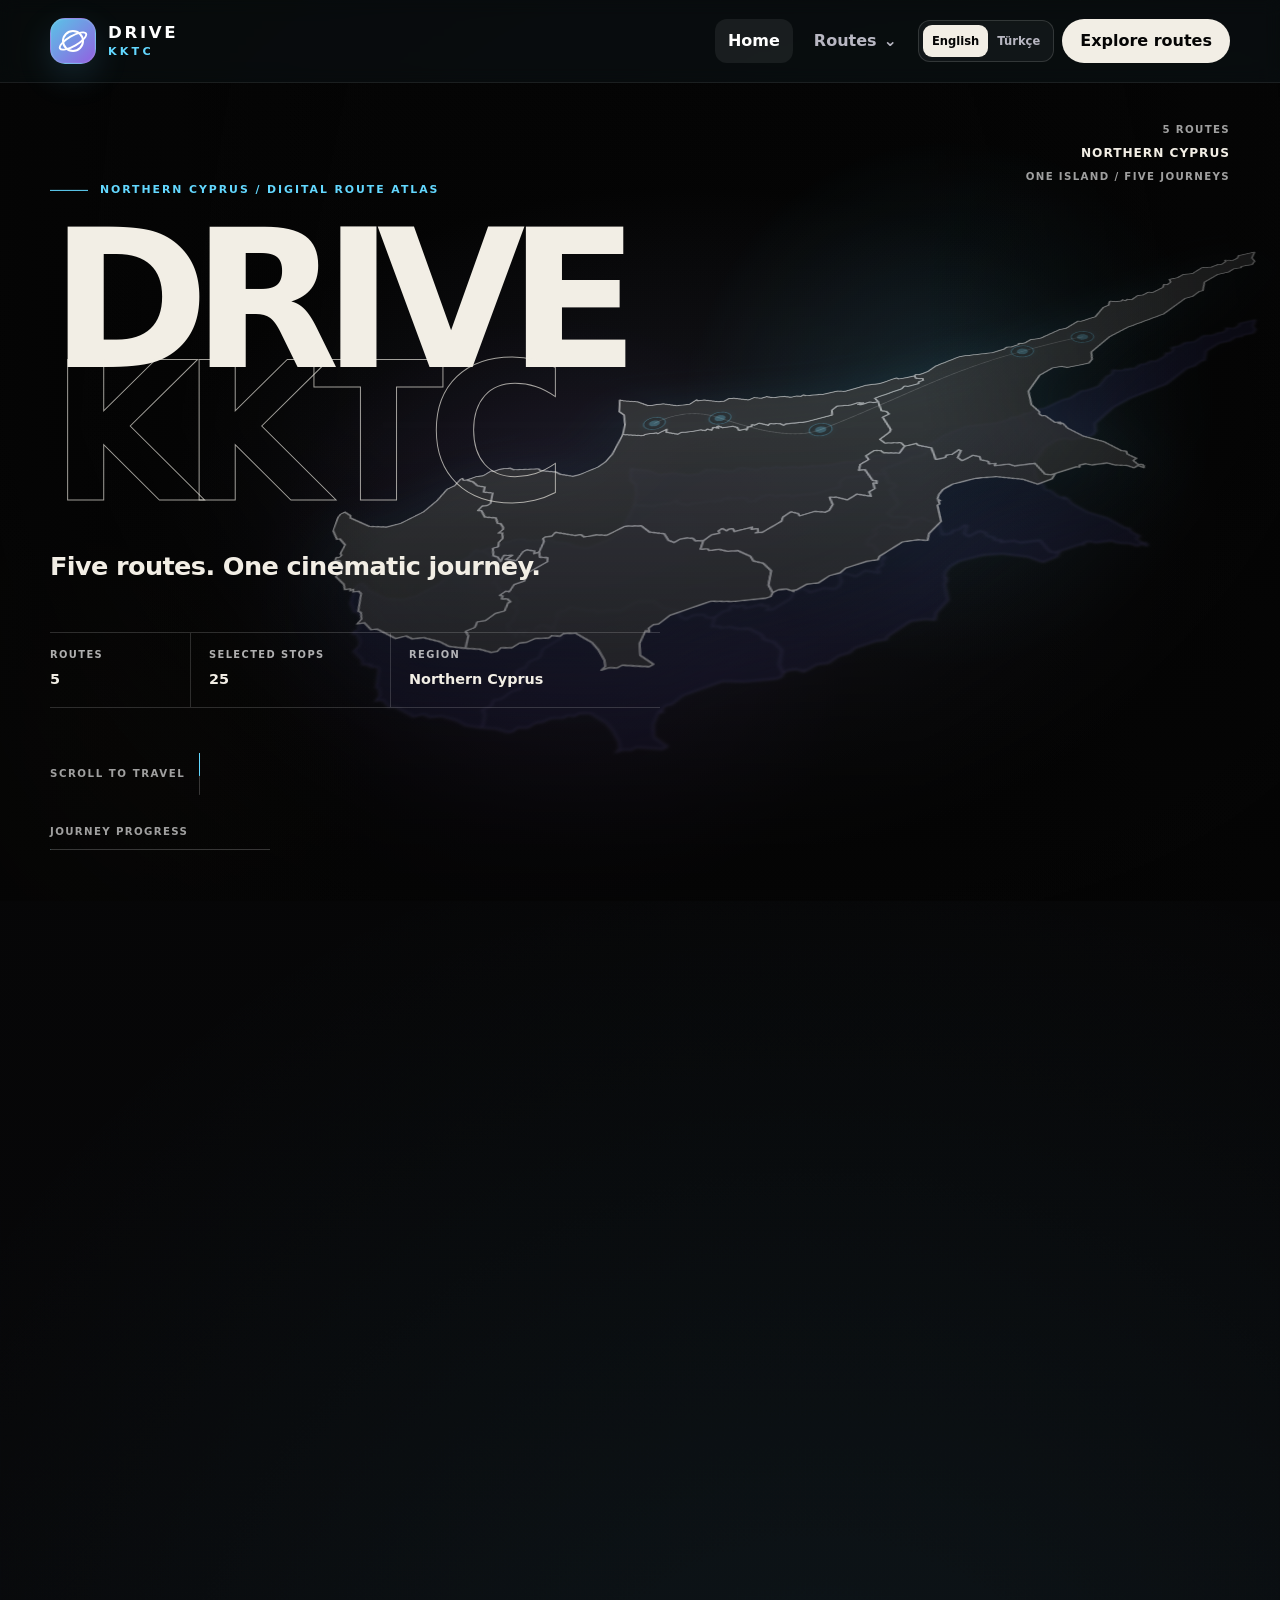
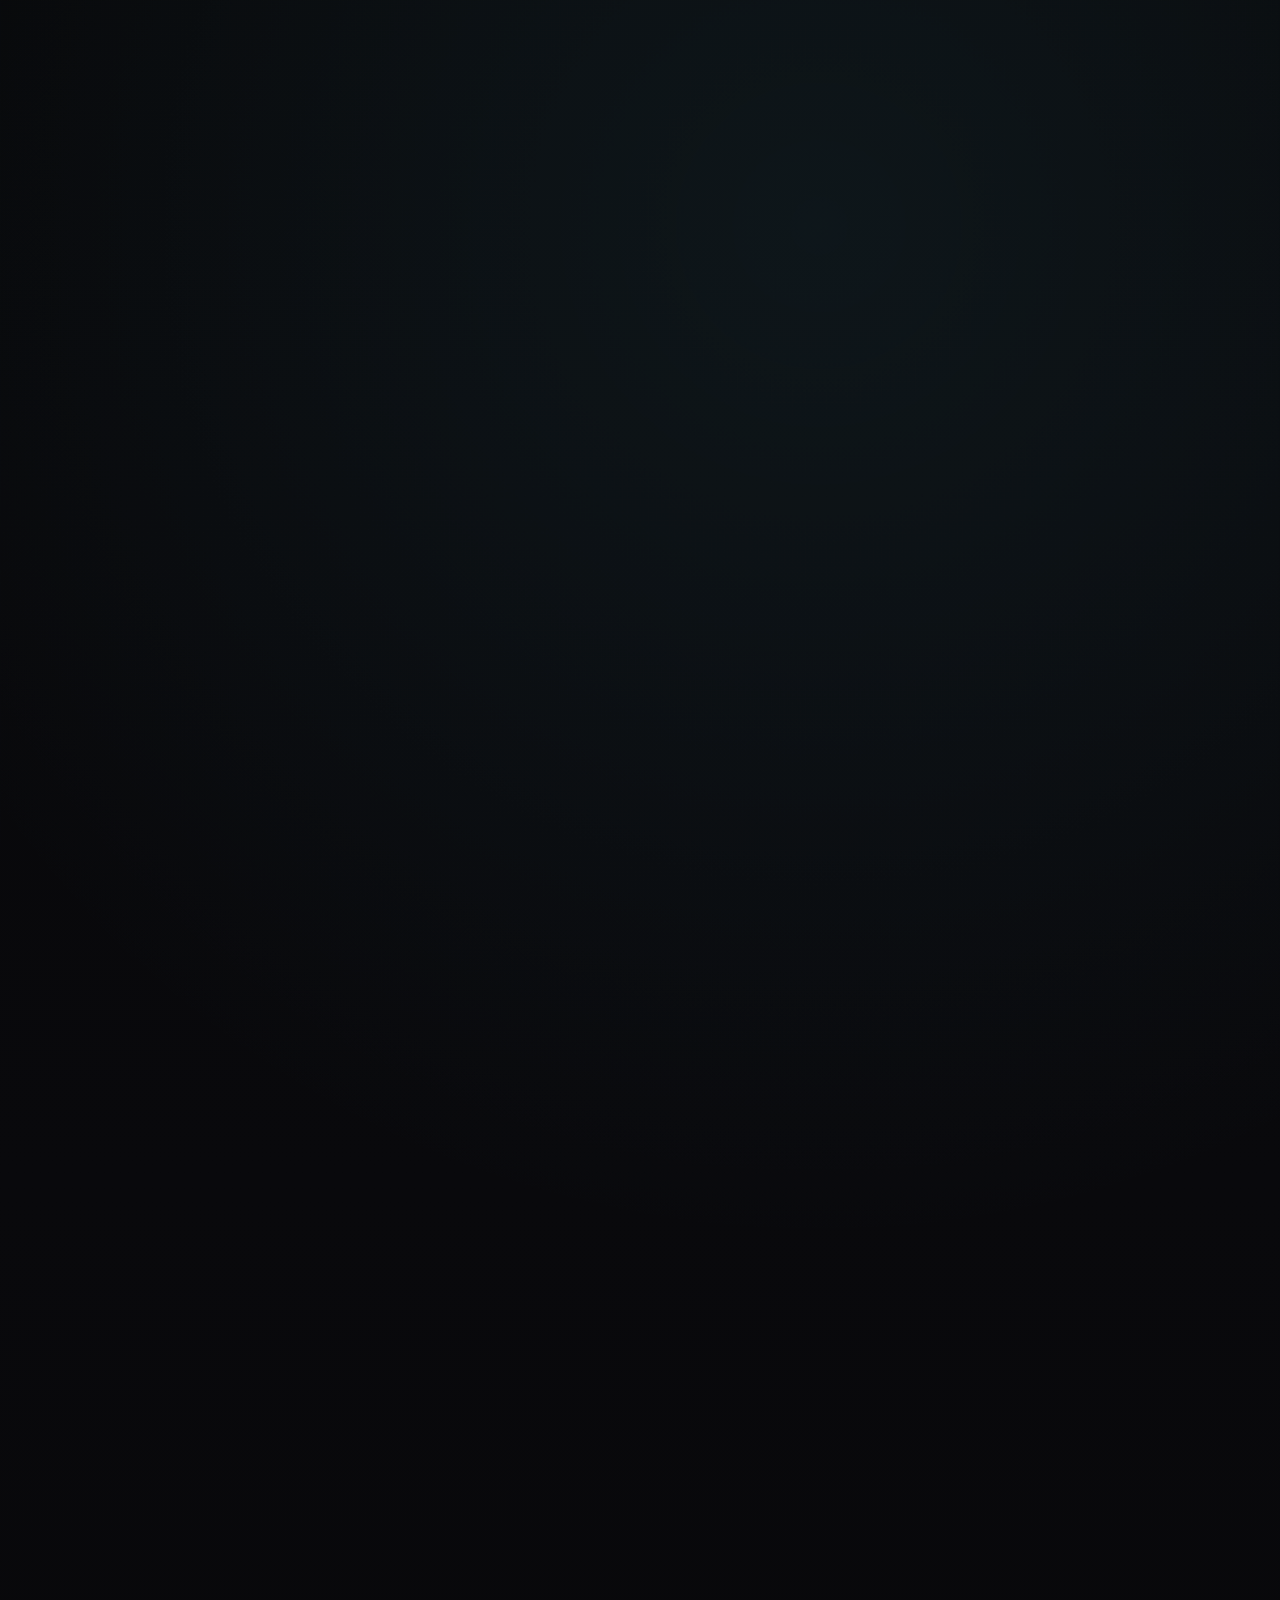
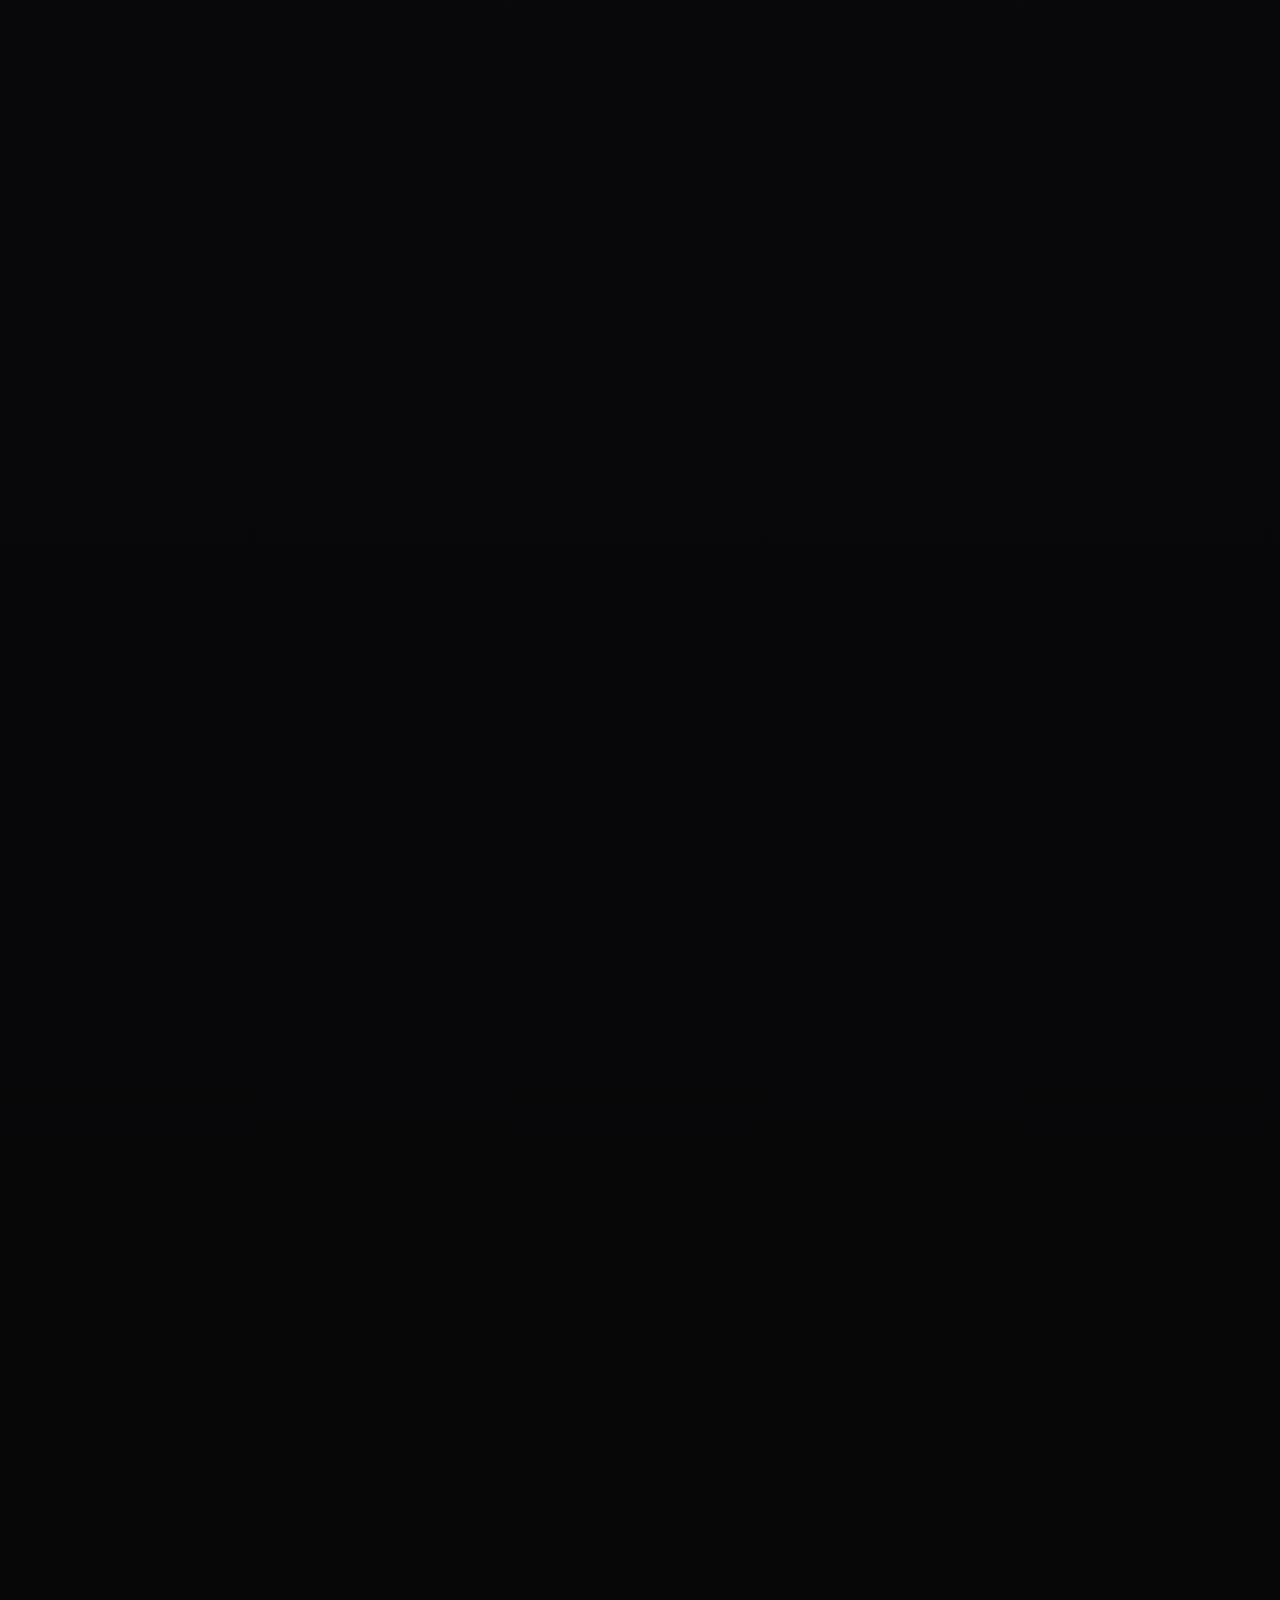
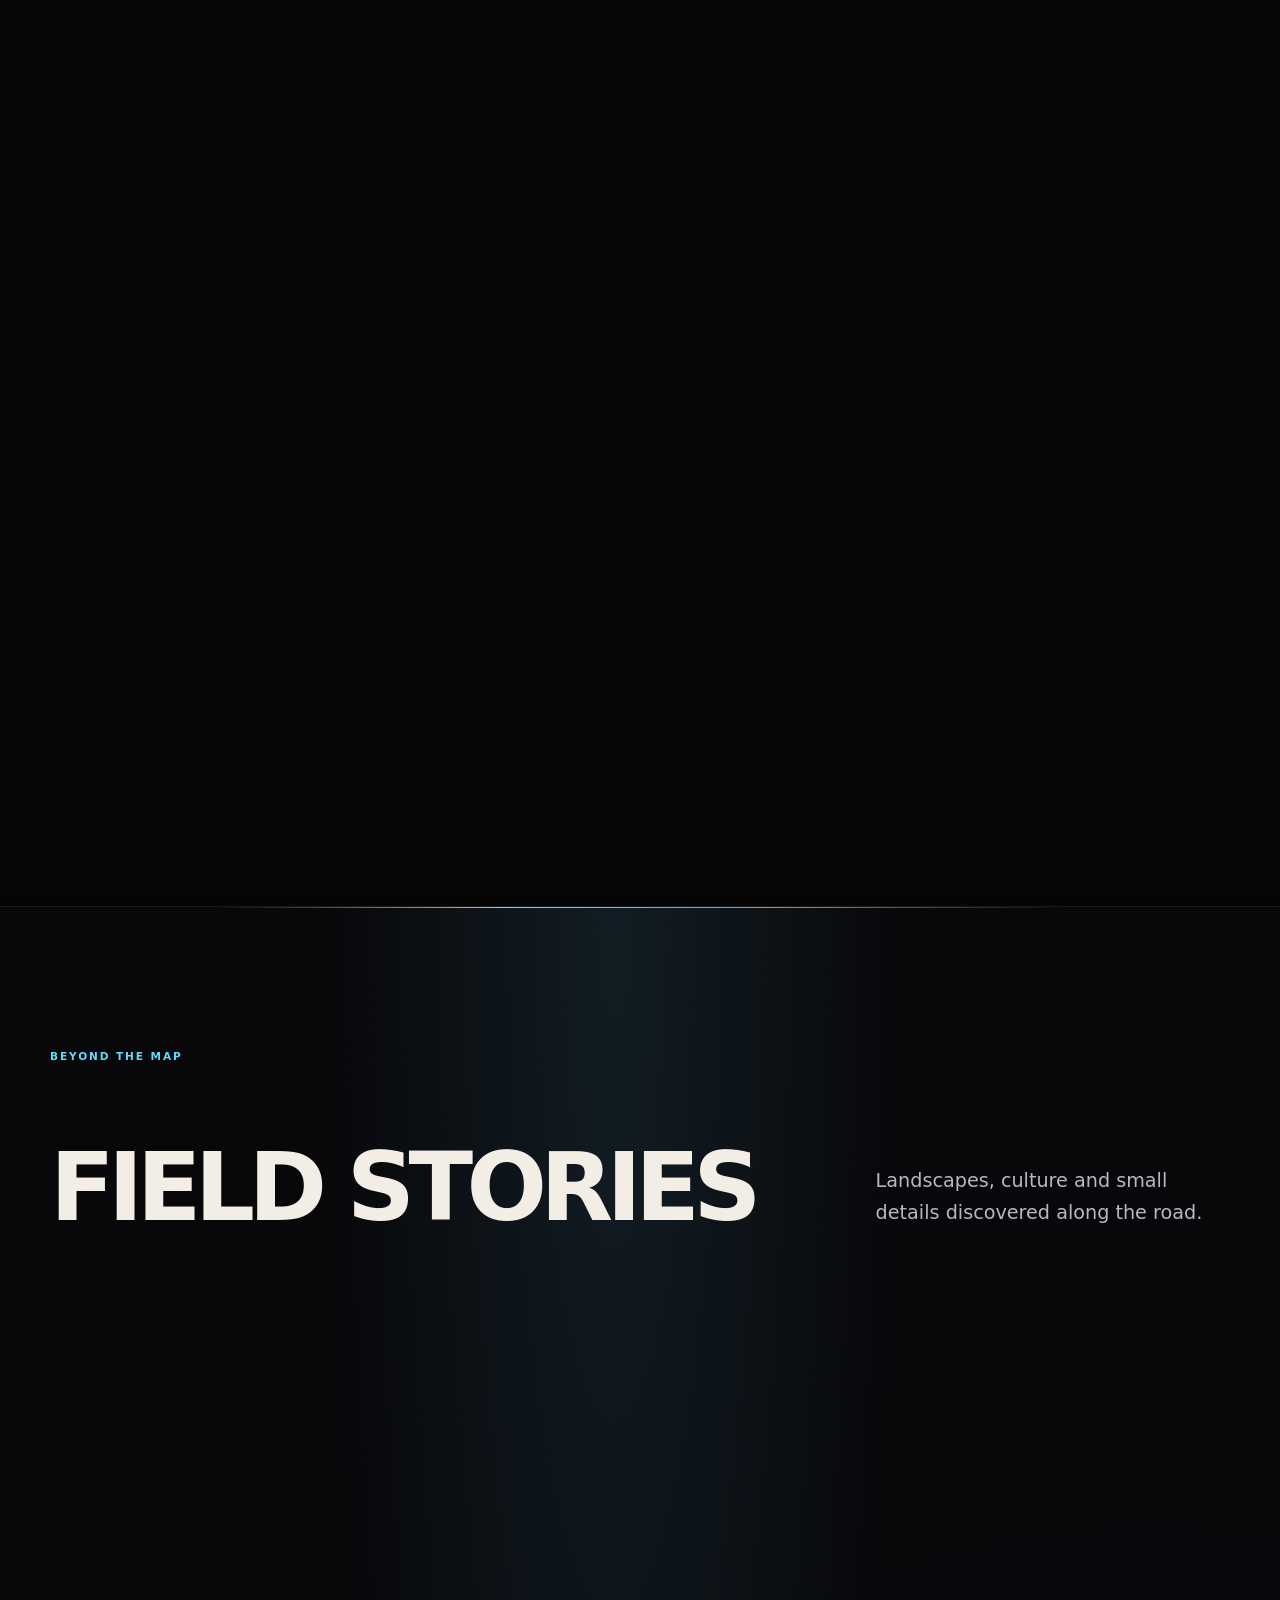
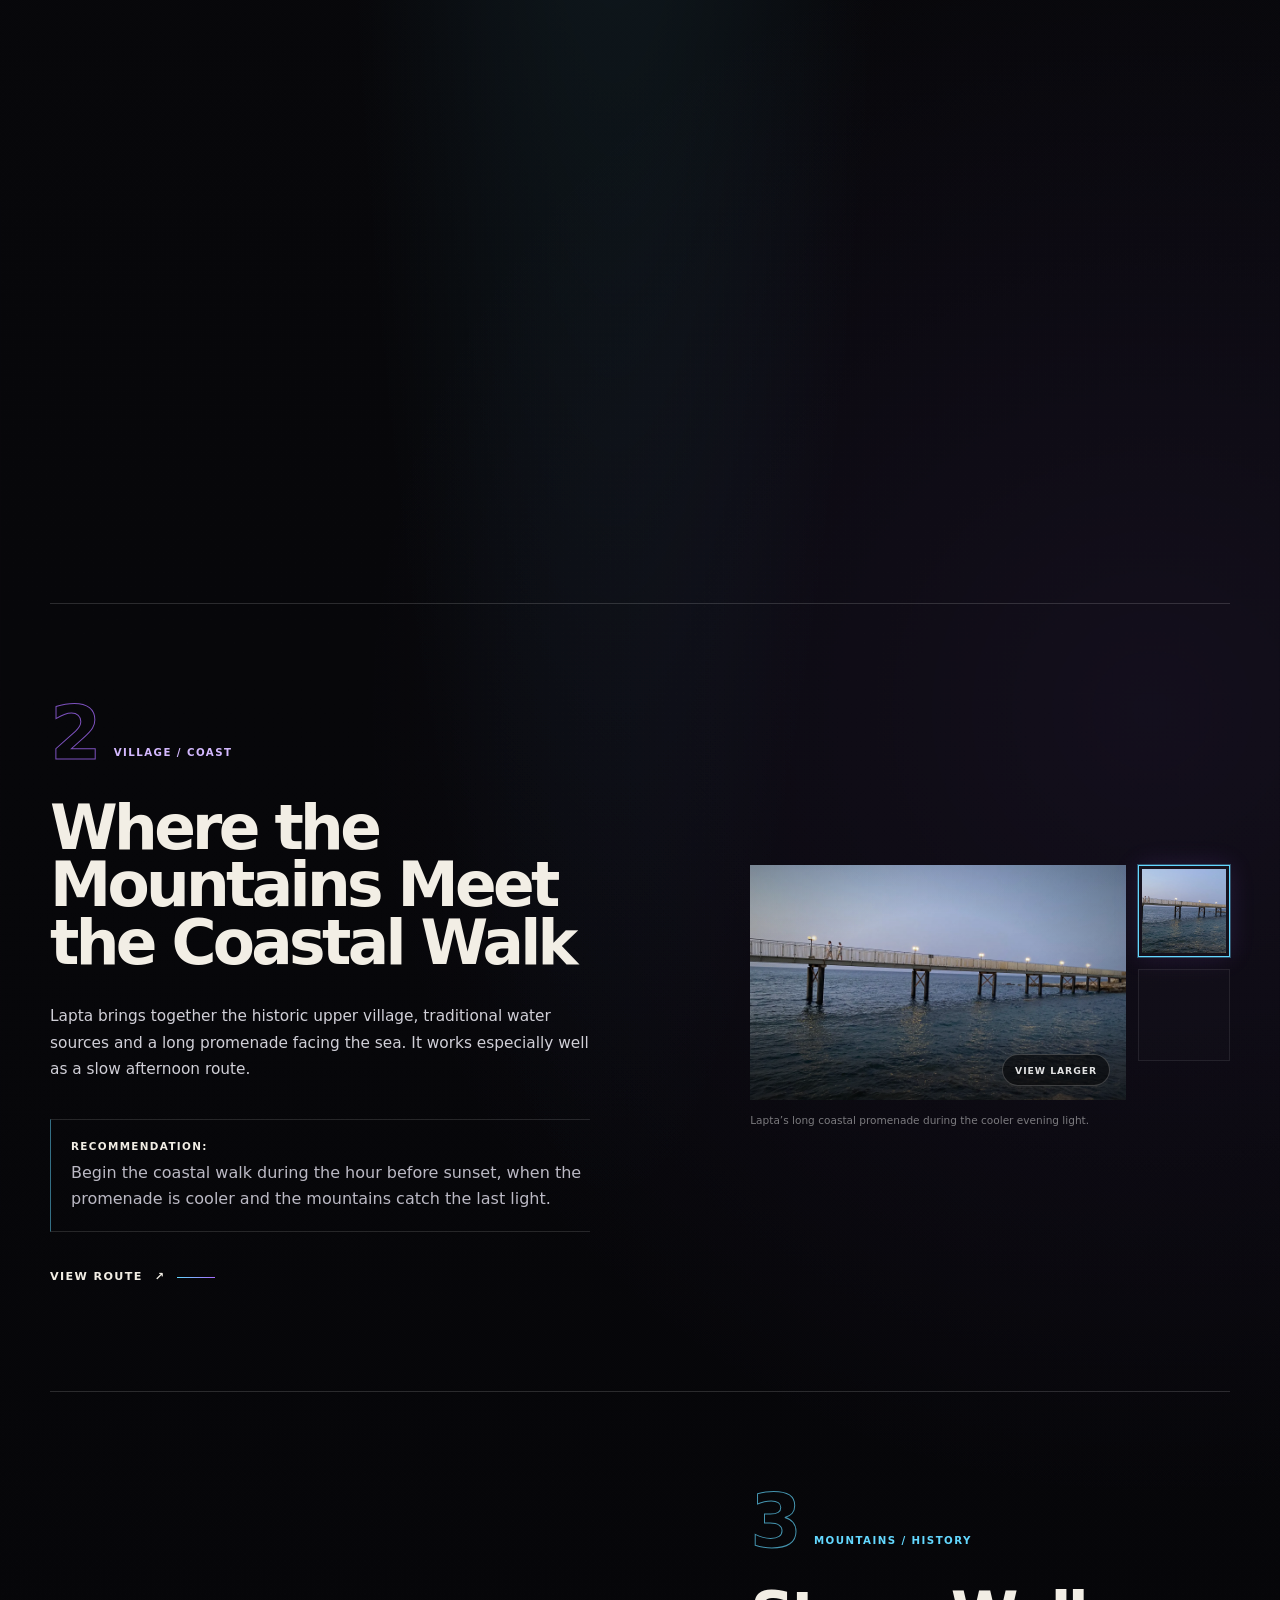
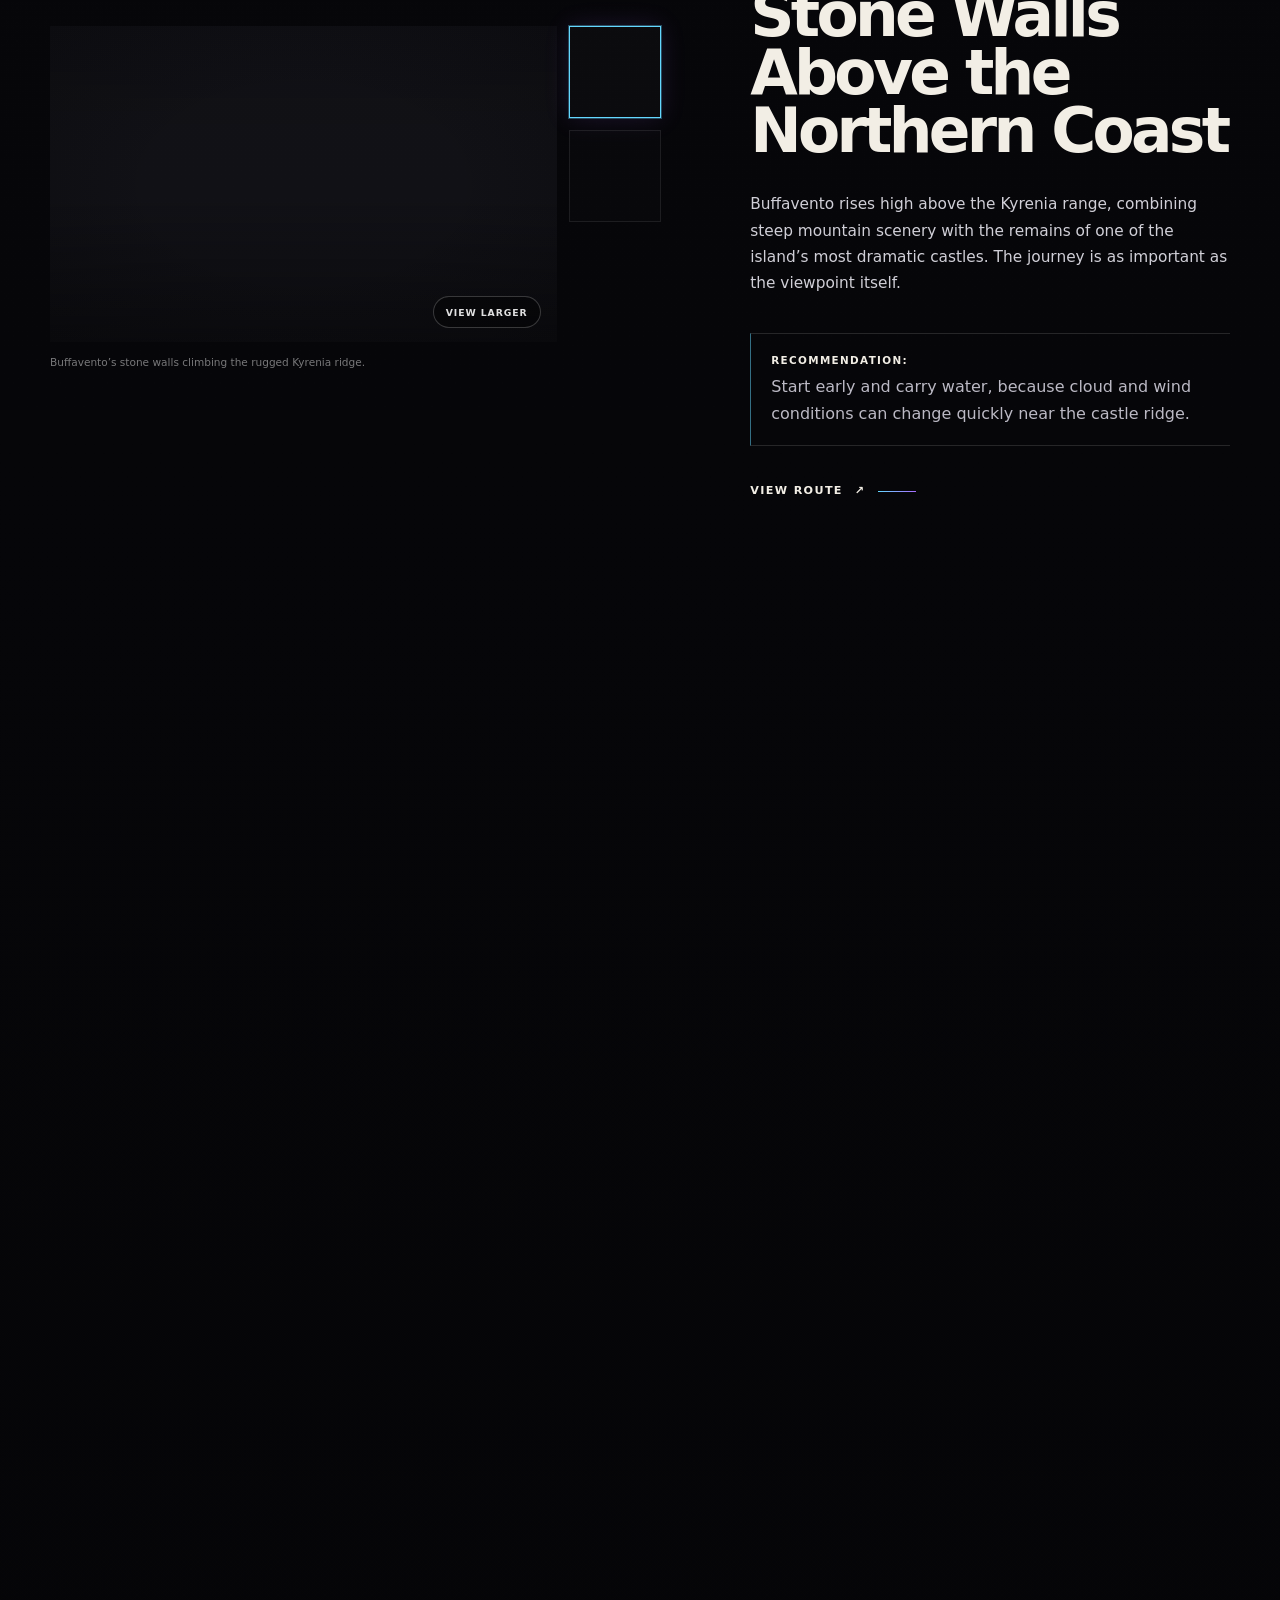
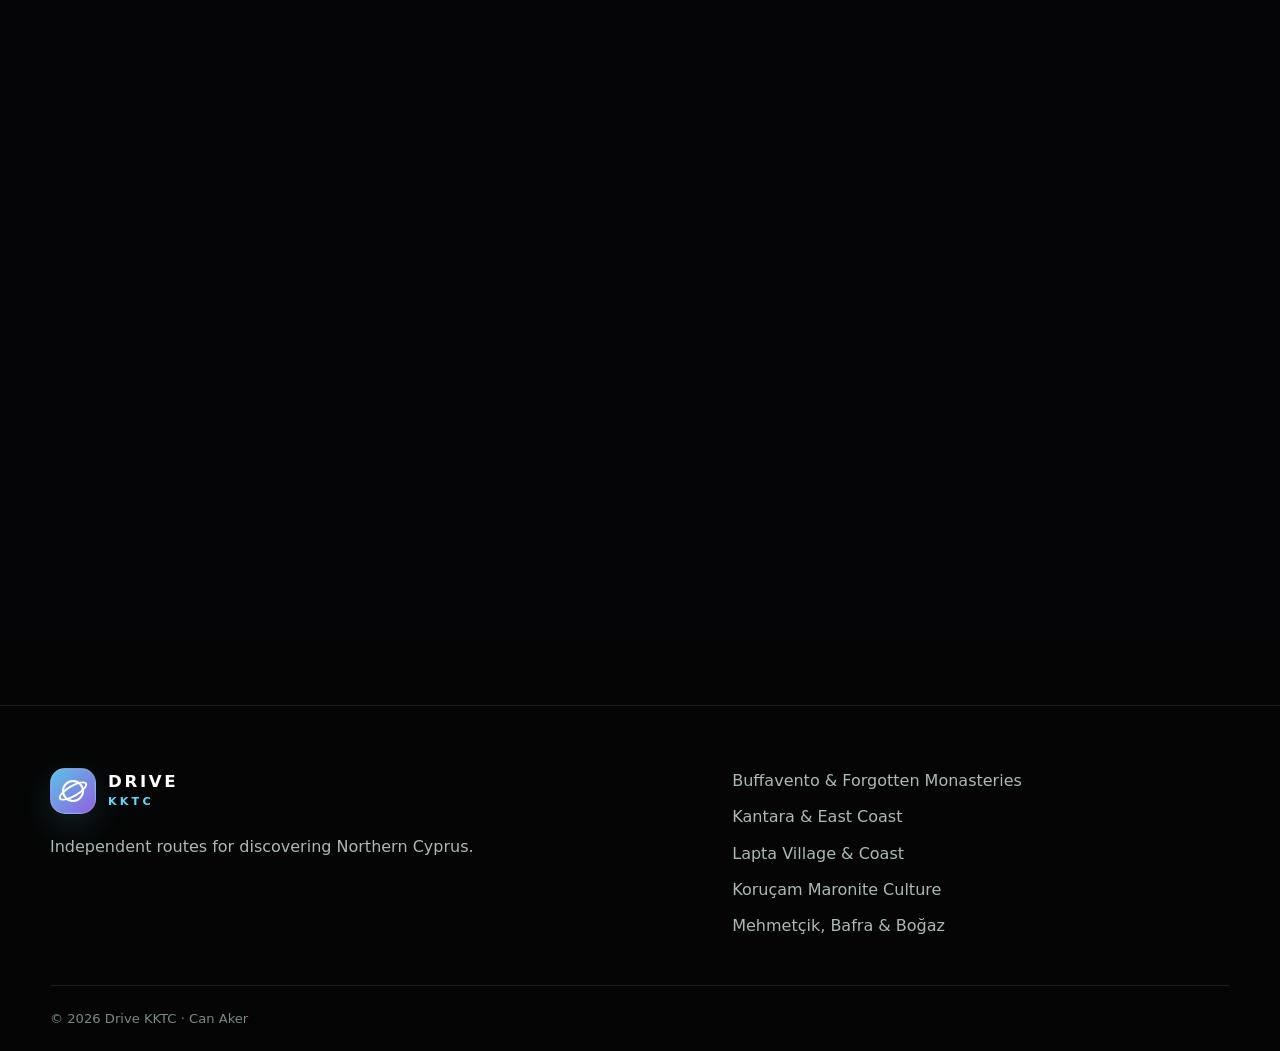
==== commit 5de21e78: "v1.2 broken checkpoint" ====
--- a/en/index.html
+++ b/en/index.html
@@ -31,108 +31,58 @@
     <div data-site-header></div>
 
     <main class="cinematic-main">
-        <section class="cinematic-story"
-            id="routes"
-            aria-labelledby="cinematic-title"
-            data-cinematic-story>
-            <div class="cinematic-stage"
-                data-cinematic-stage
-                aria-hidden="true">
+        <section class="cinematic-story" id="routes" aria-labelledby="cinematic-title" data-cinematic-story>
+            <div class="cinematic-stage" data-cinematic-stage aria-hidden="true">
                 <div class="cinematic-atmosphere"></div>
 
                 <div class="cinematic-photo-stack">
-                    <figure class="cinematic-photo cinematic-photo--diagonal"
-                        data-cinematic-photo="0">
-                        <img src="../images/routes/korucam-maronite-route.webp"
-                            alt=""
-                            width="1920"
-                            height="1080"
-                            loading="eager"
-                            decoding="async">
+                    <figure class="cinematic-photo cinematic-photo--diagonal" data-cinematic-photo="0">
+                        <img src="../images/routes/korucam-maronite-route.webp" alt="" width="1920" height="1080"
+                            loading="eager" decoding="async">
                     </figure>
 
-                    <figure class="cinematic-photo cinematic-photo--coastal"
-                        data-cinematic-photo="1">
-                        <img src="../images/routes/lapta-coastal-walk.webp"
-                            alt=""
-                            width="1920"
-                            height="1080"
-                            loading="lazy"
-                            decoding="async">
+                    <figure class="cinematic-photo cinematic-photo--coastal" data-cinematic-photo="1">
+                        <img src="../images/routes/lapta-coastal-walk.webp" alt="" width="1920" height="1080"
+                            loading="lazy" decoding="async">
                     </figure>
 
-                    <figure class="cinematic-photo cinematic-photo--split"
-                        data-cinematic-photo="2">
-                        <img src="../images/routes/buffavento-mountain-route.webp"
-                            alt=""
-                            width="1920"
-                            height="1080"
-                            loading="lazy"
-                            decoding="async">
+                    <figure class="cinematic-photo cinematic-photo--split" data-cinematic-photo="2">
+                        <img src="../images/routes/buffavento-mountain-route.webp" alt="" width="1920" height="1080"
+                            loading="lazy" decoding="async">
                     </figure>
 
-                    <figure class="cinematic-photo cinematic-photo--panel"
-                        data-cinematic-photo="3">
-                        <img src="../images/routes/kantara-east-coast.webp"
-                            alt=""
-                            width="1920"
-                            height="1080"
-                            loading="lazy"
-                            decoding="async">
+                    <figure class="cinematic-photo cinematic-photo--panel" data-cinematic-photo="3">
+                        <img src="../images/routes/kantara-east-coast.webp" alt="" width="1920" height="1080"
+                            loading="lazy" decoding="async">
                     </figure>
 
-                    <figure class="cinematic-photo cinematic-photo--full"
-                        data-cinematic-photo="4">
-                        <img src="../images/routes/mehmetcik-bafra-bogaz.webp"
-                            alt=""
-                            width="1920"
-                            height="1080"
-                            loading="lazy"
-                            decoding="async">
+                    <figure class="cinematic-photo cinematic-photo--full" data-cinematic-photo="4">
+                        <img src="../images/routes/mehmetcik-bafra-bogaz.webp" alt="" width="1920" height="1080"
+                            loading="lazy" decoding="async">
                     </figure>
                 </div>
 
-                <div class="cinematic-map-camera"
-                    data-cinematic-map>
+                <div class="cinematic-map-camera" data-cinematic-map>
                     <div class="cinematic-map-object">
-                        <img class="cinematic-map-depth"
-                            src="../images/cyprus-outline.svg"
-                            alt=""
-                            width="607"
-                            height="390"
-                            fetchpriority="high">
+                        <img class="cinematic-map-depth" src="../images/cyprus-outline.svg" alt="" width="607"
+                            height="390" fetchpriority="high">
 
                         <div class="cinematic-map-surface">
-                            <img class="cinematic-map-image"
-                                src="../images/cyprus-outline.svg"
-                                alt=""
-                                width="607"
-                                height="390"
-                                fetchpriority="high">
-
-                            <svg class="cinematic-route-overlay"
-                                viewBox="0 110 607 390"
-                                preserveAspectRatio="xMidYMid meet"
-                                xmlns="http://www.w3.org/2000/svg">
+                            <img class="cinematic-map-image" src="../images/cyprus-outline.svg" alt="" width="607"
+                                height="390" fetchpriority="high">
+
+                            <svg class="cinematic-route-overlay" viewBox="0 110 607 390"
+                                preserveAspectRatio="xMidYMid meet" xmlns="http://www.w3.org/2000/svg">
                                 <defs>
-                                    <linearGradient id="cinematicRouteGradient"
-                                        x1="194"
-                                        y1="190"
-                                        x2="472"
-                                        y2="147"
+                                    <linearGradient id="cinematicRouteGradient" x1="194" y1="190" x2="472" y2="147"
                                         gradientUnits="userSpaceOnUse">
                                         <stop offset="0" stop-color="#f0b35b" />
                                         <stop offset="0.46" stop-color="#a76cff" />
                                         <stop offset="1" stop-color="#63d8ff" />
                                     </linearGradient>
 
-                                    <filter id="cinematicRouteGlow"
-                                        x="-50%"
-                                        y="-50%"
-                                        width="200%"
-                                        height="200%">
-                                        <feGaussianBlur stdDeviation="5"
-                                            result="blur" />
+                                    <filter id="cinematicRouteGlow" x="-50%" y="-50%" width="200%" height="200%">
+                                        <feGaussianBlur stdDeviation="5" result="blur" />
                                         <feMerge>
                                             <feMergeNode in="blur" />
                                             <feMergeNode in="SourceGraphic" />
@@ -140,158 +90,84 @@
                                     </filter>
                                 </defs>
 
-                                <g class="cinematic-route-layer"
-                                    transform="translate(0, 75)">
-                                    <path class="cinematic-route-line cinematic-route-line--base"
+                                <g class="cinematic-route-layer" transform="translate(0, 75)">
+                                    <path class="cinematic-route-line cinematic-route-line--base" 
+                                    d="
+                                    M194 190
+                                    C207 180 223 181 236 193
+                                    C253 207 279 229 298 220
+                                    C342 200 385 167 432 156
+                                    C446 152 459 148 472 147
+                                    " />
+
+                                    <path class="cinematic-route-line cinematic-route-line--glow"
+                                        data-cinematic-route-glow 
                                         d="
-                                            M194 190
-                                            C207 180 223 181 236 193
-                                            C253 207 279 229 298 220
-                                            C342 200 385 167 432 156
-                                            C446 152 459 148 472 147
+                                        M194 190
+                                        C207 180 223 181 236 193
+                                        C253 207 279 229 298 220
+                                        C342 200 385 167 432 156
+                                        C446 152 459 148 472 147
                                         " />
 
-                                    <path class="cinematic-route-line cinematic-route-line--glow"
+                                    <path class="cinematic-route-line cinematic-route-line--progress"
                                         pathLength="1"
+                                        data-cinematic-route-line 
                                         d="
-                                            M194 190
-                                            C207 180 223 181 236 193
-                                            C253 207 279 229 298 220
-                                            C342 200 385 167 432 156
-                                            C446 152 459 148 472 147
+                                        M194 190
+                                        C207 180 223 181 236 193
+                                        C253 207 279 229 298 220
+                                        C342 200 385 167 432 156
+                                        C446 152 459 148 472 147
                                         " />
 
-                                    <path class="cinematic-route-line cinematic-route-line--progress"
-                                        data-cinematic-route-line
-                                        pathLength="1"
-                                        d="
-                                            M194 190
-                                            C207 180 223 181 236 193
-                                            C253 207 279 229 298 220
-                                            C342 200 385 167 432 156
-                                            C446 152 459 148 472 147
-                                        " />
-
-                                    <g class="cinematic-map-point"
-                                        data-cinematic-point="0">
-                                        <circle class="cinematic-map-point__pulse"
-                                            cx="194"
-                                            cy="190"
-                                            r="8" />
-                                        <circle class="cinematic-map-point__ring"
-                                            cx="194"
-                                            cy="190"
-                                            r="7" />
-                                        <circle class="cinematic-map-point__core"
-                                            cx="194"
-                                            cy="190"
-                                            r="3.5" />
+                                    <g class="cinematic-map-point" data-cinematic-point="0">
+                                        <circle class="cinematic-map-point__pulse" cx="194" cy="190" r="8" />
+                                        <circle class="cinematic-map-point__ring" cx="194" cy="190" r="7" />
+                                        <circle class="cinematic-map-point__core" cx="194" cy="190" r="3.5" />
                                         <g class="cinematic-map-label">
-                                            <line x1="194"
-                                                y1="181"
-                                                x2="172"
-                                                y2="164" />
-                                            <text x="168"
-                                                y="159"
-                                                text-anchor="end">KORUÇAM</text>
+                                            <line x1="194" y1="181" x2="172" y2="164" />
+                                            <text x="168" y="159" text-anchor="end">KORUÇAM</text>
                                         </g>
                                     </g>
 
-                                    <g class="cinematic-map-point"
-                                        data-cinematic-point="1">
-                                        <circle class="cinematic-map-point__pulse"
-                                            cx="236"
-                                            cy="193"
-                                            r="8" />
-                                        <circle class="cinematic-map-point__ring"
-                                            cx="236"
-                                            cy="193"
-                                            r="7" />
-                                        <circle class="cinematic-map-point__core"
-                                            cx="236"
-                                            cy="193"
-                                            r="3.5" />
+                                    <g class="cinematic-map-point" data-cinematic-point="1">
+                                        <circle class="cinematic-map-point__pulse" cx="236" cy="193" r="8" />
+                                        <circle class="cinematic-map-point__ring" cx="236" cy="193" r="7" />
+                                        <circle class="cinematic-map-point__core" cx="236" cy="193" r="3.5" />
                                         <g class="cinematic-map-label">
-                                            <line x1="236"
-                                                y1="184"
-                                                x2="238"
-                                                y2="159" />
-                                            <text x="238"
-                                                y="153"
-                                                text-anchor="middle">LAPTA</text>
+                                            <line x1="236" y1="184" x2="238" y2="159" />
+                                            <text x="238" y="153" text-anchor="middle">LAPTA</text>
                                         </g>
                                     </g>
 
-                                    <g class="cinematic-map-point"
-                                        data-cinematic-point="2">
-                                        <circle class="cinematic-map-point__pulse"
-                                            cx="298"
-                                            cy="220"
-                                            r="8" />
-                                        <circle class="cinematic-map-point__ring"
-                                            cx="298"
-                                            cy="220"
-                                            r="7" />
-                                        <circle class="cinematic-map-point__core"
-                                            cx="298"
-                                            cy="220"
-                                            r="3.5" />
+                                    <g class="cinematic-map-point" data-cinematic-point="2">
+                                        <circle class="cinematic-map-point__pulse" cx="298" cy="220" r="8" />
+                                        <circle class="cinematic-map-point__ring" cx="298" cy="220" r="7" />
+                                        <circle class="cinematic-map-point__core" cx="298" cy="220" r="3.5" />
                                         <g class="cinematic-map-label">
-                                            <line x1="298"
-                                                y1="211"
-                                                x2="312"
-                                                y2="187" />
-                                            <text x="316"
-                                                y="181">BUFFAVENTO</text>
+                                            <line x1="298" y1="211" x2="312" y2="187" />
+                                            <text x="316" y="181">BUFFAVENTO</text>
                                         </g>
                                     </g>
 
-                                    <g class="cinematic-map-point"
-                                        data-cinematic-point="3">
-                                        <circle class="cinematic-map-point__pulse"
-                                            cx="432"
-                                            cy="156"
-                                            r="8" />
-                                        <circle class="cinematic-map-point__ring"
-                                            cx="432"
-                                            cy="156"
-                                            r="7" />
-                                        <circle class="cinematic-map-point__core"
-                                            cx="432"
-                                            cy="156"
-                                            r="3.5" />
+                                    <g class="cinematic-map-point" data-cinematic-point="3">
+                                        <circle class="cinematic-map-point__pulse" cx="432" cy="156" r="8" />
+                                        <circle class="cinematic-map-point__ring" cx="432" cy="156" r="7" />
+                                        <circle class="cinematic-map-point__core" cx="432" cy="156" r="3.5" />
                                         <g class="cinematic-map-label">
-                                            <line x1="432"
-                                                y1="147"
-                                                x2="420"
-                                                y2="126" />
-                                            <text x="416"
-                                                y="121"
-                                                text-anchor="end">KANTARA</text>
+                                            <line x1="432" y1="147" x2="420" y2="126" />
+                                            <text x="416" y="121" text-anchor="end">KANTARA</text>
                                         </g>
                                     </g>
 
-                                    <g class="cinematic-map-point"
-                                        data-cinematic-point="4">
-                                        <circle class="cinematic-map-point__pulse"
-                                            cx="472"
-                                            cy="147"
-                                            r="8" />
-                                        <circle class="cinematic-map-point__ring"
-                                            cx="472"
-                                            cy="147"
-                                            r="7" />
-                                        <circle class="cinematic-map-point__core"
-                                            cx="472"
-                                            cy="147"
-                                            r="3.5" />
+                                    <g class="cinematic-map-point" data-cinematic-point="4">
+                                        <circle class="cinematic-map-point__pulse" cx="472" cy="147" r="8" />
+                                        <circle class="cinematic-map-point__ring" cx="472" cy="147" r="7" />
+                                        <circle class="cinematic-map-point__core" cx="472" cy="147" r="3.5" />
                                         <g class="cinematic-map-label">
-                                            <line x1="472"
-                                                y1="138"
-                                                x2="490"
-                                                y2="119" />
-                                            <text x="494"
-                                                y="114">MEHMETÇİK</text>
+                                            <line x1="472" y1="138" x2="490" y2="119" />
+                                            <text x="494" y="114">MEHMETÇİK</text>
                                         </g>
                                     </g>
                                 </g>
@@ -316,10 +192,8 @@
                 </div>
             </div>
 
-            <div class="cinematic-track"
-                data-cinematic-track>
-                <header class="cinematic-chapter cinematic-intro"
-                    data-cinematic-scene="0">
+            <div class="cinematic-track" data-cinematic-track>
+                <header class="cinematic-chapter cinematic-intro" data-cinematic-scene="0">
                     <div class="container cinematic-chapter__inner">
                         <div class="cinematic-intro-copy">
                             <p class="cinematic-kicker">
@@ -352,8 +226,7 @@
                                 </div>
                             </dl>
 
-                            <a class="cinematic-scroll-cue"
-                                href="#route-1">
+                            <a class="cinematic-scroll-cue" href="#route-1">
                                 <span>Scroll to travel</span>
                                 <i aria-hidden="true"></i>
                             </a>
@@ -361,10 +234,8 @@
                     </div>
                 </header>
 
-                <article class="cinematic-chapter cinematic-route-scene cinematic-route-scene--korucam"
-                    id="route-1"
-                    data-cinematic-scene="1"
-                    data-cinematic-route="0">
+                <article class="cinematic-chapter cinematic-route-scene cinematic-route-scene--korucam" id="route-1"
+                    data-cinematic-scene="1" data-cinematic-route="0">
                     <div class="container cinematic-chapter__inner">
                         <div class="cinematic-route-copy">
                             <div class="cinematic-route-heading">
@@ -400,35 +271,28 @@
                                 </div>
                             </dl>
 
-                            <a class="cinematic-route-link"
-                                href="./routes/korucam-maronite-route/index.html">
+                            <a class="cinematic-route-link" href="./routes/korucam-maronite-route/index.html">
                                 View route
                                 <span aria-hidden="true">↗</span>
                             </a>
 
                             <p class="cinematic-photo-credit">
                                 Photo:
-                                <a href="https://commons.wikimedia.org/wiki/File:Kormakitis_general.jpg"
-                                    target="_blank"
+                                <a href="https://commons.wikimedia.org/wiki/File:Kormakitis_general.jpg" target="_blank"
                                     rel="license noopener noreferrer">muffinn / CC BY 2.0 · cropped</a>
                             </p>
                         </div>
 
                         <figure class="cinematic-route-media">
                             <img src="../images/routes/korucam-maronite-route.webp"
-                                alt="Koruçam village with its church, white houses and dry coastal hills"
-                                width="1920"
-                                height="1080"
-                                loading="lazy"
-                                decoding="async">
+                                alt="Koruçam village with its church, white houses and dry coastal hills" width="1920"
+                                height="1080" loading="lazy" decoding="async">
                         </figure>
                     </div>
                 </article>
 
-                <article class="cinematic-chapter cinematic-route-scene cinematic-route-scene--lapta"
-                    id="route-2"
-                    data-cinematic-scene="2"
-                    data-cinematic-route="1">
+                <article class="cinematic-chapter cinematic-route-scene cinematic-route-scene--lapta" id="route-2"
+                    data-cinematic-scene="2" data-cinematic-route="1">
                     <div class="container cinematic-chapter__inner">
                         <div class="cinematic-route-copy">
                             <div class="cinematic-route-heading">
@@ -464,8 +328,7 @@
                                 </div>
                             </dl>
 
-                            <a class="cinematic-route-link"
-                                href="./routes/lapta-village-coastal-route/index.html">
+                            <a class="cinematic-route-link" href="./routes/lapta-village-coastal-route/index.html">
                                 View route
                                 <span aria-hidden="true">↗</span>
                             </a>
@@ -473,29 +336,23 @@
                             <p class="cinematic-photo-credit">
                                 Photo:
                                 <a href="https://commons.wikimedia.org/wiki/File:Lapta_coastal_walkway_bridge.jpg"
-                                    target="_blank"
-                                    rel="license noopener noreferrer">Seksen iki yüz kırk beş / CC BY-SA 4.0 · cropped</a>
+                                    target="_blank" rel="license noopener noreferrer">Seksen iki yüz kırk beş / CC BY-SA
+                                    4.0 · cropped</a>
                             </p>
                         </div>
 
                         <figure class="cinematic-route-media">
                             <img src="../images/routes/lapta-coastal-walk.webp"
-                                alt="Lapta coastal walkway stretching across the sea at dusk"
-                                width="1920"
-                                height="1080"
-                                loading="lazy"
-                                decoding="async">
+                                alt="Lapta coastal walkway stretching across the sea at dusk" width="1920" height="1080"
+                                loading="lazy" decoding="async">
                         </figure>
                     </div>
                 </article>
 
-                <article class="cinematic-chapter cinematic-route-scene cinematic-route-scene--buffavento"
-                    id="route-3"
-                    data-cinematic-scene="3"
-                    data-cinematic-route="2">
+                <article class="cinematic-chapter cinematic-route-scene cinematic-route-scene--buffavento" id="route-3"
+                    data-cinematic-scene="3" data-cinematic-route="2">
                     <div class="container cinematic-chapter__inner">
-                        <p class="cinematic-route-ghost"
-                            aria-hidden="true">
+                        <p class="cinematic-route-ghost" aria-hidden="true">
                             Mountain route
                         </p>
 
@@ -534,35 +391,28 @@
                                 </div>
                             </dl>
 
-                            <a class="cinematic-route-link"
-                                href="./routes/buffavento-mountain-route/index.html">
+                            <a class="cinematic-route-link" href="./routes/buffavento-mountain-route/index.html">
                                 View route
                                 <span aria-hidden="true">↗</span>
                             </a>
 
                             <p class="cinematic-photo-credit">
                                 Photo:
-                                <a href="https://commons.wikimedia.org/wiki/File:Voufavento_castle.jpg"
-                                    target="_blank"
+                                <a href="https://commons.wikimedia.org/wiki/File:Voufavento_castle.jpg" target="_blank"
                                     rel="license noopener noreferrer">Dickelbers / CC BY-SA 3.0 · cropped</a>
                             </p>
                         </div>
 
                         <figure class="cinematic-route-media">
                             <img src="../images/routes/buffavento-mountain-route.webp"
-                                alt="Stone walls of Buffavento Castle rising above a rugged mountain slope"
-                                width="1920"
-                                height="1080"
-                                loading="lazy"
-                                decoding="async">
+                                alt="Stone walls of Buffavento Castle rising above a rugged mountain slope" width="1920"
+                                height="1080" loading="lazy" decoding="async">
                         </figure>
                     </div>
                 </article>
 
-                <article class="cinematic-chapter cinematic-route-scene cinematic-route-scene--kantara"
-                    id="route-4"
-                    data-cinematic-scene="4"
-                    data-cinematic-route="3">
+                <article class="cinematic-chapter cinematic-route-scene cinematic-route-scene--kantara" id="route-4"
+                    data-cinematic-scene="4" data-cinematic-route="3">
                     <div class="container cinematic-chapter__inner">
                         <div class="cinematic-route-copy">
                             <div class="cinematic-route-heading">
@@ -598,35 +448,28 @@
                                 </div>
                             </dl>
 
-                            <a class="cinematic-route-link"
-                                href="./routes/kantara-east-coast-route/index.html">
+                            <a class="cinematic-route-link" href="./routes/kantara-east-coast-route/index.html">
                                 View route
                                 <span aria-hidden="true">↗</span>
                             </a>
 
                             <p class="cinematic-photo-credit">
                                 Photo:
-                                <a href="https://commons.wikimedia.org/wiki/File:Castle_of_Kantara.jpg"
-                                    target="_blank"
+                                <a href="https://commons.wikimedia.org/wiki/File:Castle_of_Kantara.jpg" target="_blank"
                                     rel="license noopener noreferrer">George Groutas / CC BY 2.0 · cropped</a>
                             </p>
                         </div>
 
                         <figure class="cinematic-route-media">
                             <img src="../images/routes/kantara-east-coast.webp"
-                                alt="Kantara Castle walls on a rocky ridge beneath a dramatic sky"
-                                width="1920"
-                                height="1080"
-                                loading="lazy"
-                                decoding="async">
+                                alt="Kantara Castle walls on a rocky ridge beneath a dramatic sky" width="1920"
+                                height="1080" loading="lazy" decoding="async">
                         </figure>
                     </div>
                 </article>
 
-                <article class="cinematic-chapter cinematic-route-scene cinematic-route-scene--mehmetcik"
-                    id="route-5"
-                    data-cinematic-scene="5"
-                    data-cinematic-route="4">
+                <article class="cinematic-chapter cinematic-route-scene cinematic-route-scene--mehmetcik" id="route-5"
+                    data-cinematic-scene="5" data-cinematic-route="4">
                     <div class="container cinematic-chapter__inner">
                         <div class="cinematic-route-copy">
                             <div class="cinematic-route-heading">
@@ -662,8 +505,7 @@
                                 </div>
                             </dl>
 
-                            <a class="cinematic-route-link"
-                                href="./routes/mehmetcik-bafra-bogaz-route/index.html">
+                            <a class="cinematic-route-link" href="./routes/mehmetcik-bafra-bogaz-route/index.html">
                                 View route
                                 <span aria-hidden="true">↗</span>
                             </a>
@@ -671,25 +513,20 @@
                             <p class="cinematic-photo-credit">
                                 Photo:
                                 <a href="https://commons.wikimedia.org/wiki/File:Bafra_beach_North_Cyprus.jpg"
-                                    target="_blank"
-                                    rel="license noopener noreferrer">Seksen iki yüz kırk beş / CC0 · cropped</a>
+                                    target="_blank" rel="license noopener noreferrer">Seksen iki yüz kırk beş / CC0 ·
+                                    cropped</a>
                             </p>
                         </div>
 
                         <figure class="cinematic-route-media">
                             <img src="../images/routes/mehmetcik-bafra-bogaz.webp"
                                 alt="The open Bafra coastline looking across the sea toward the eastern shore"
-                                width="1920"
-                                height="1080"
-                                loading="lazy"
-                                decoding="async">
+                                width="1920" height="1080" loading="lazy" decoding="async">
                         </figure>
                     </div>
                 </article>
 
-                <section class="cinematic-chapter cinematic-finale"
-                    id="journey-complete"
-                    data-cinematic-scene="6"
+                <section class="cinematic-chapter cinematic-finale" id="journey-complete" data-cinematic-scene="6"
                     data-cinematic-final>
                     <div class="container cinematic-chapter__inner">
                         <div class="cinematic-finale-copy">
@@ -717,8 +554,7 @@
                                 </div>
                             </dl>
 
-                            <a class="cinematic-route-link cinematic-finale-link"
-                                href="#route-1">
+                            <a class="cinematic-route-link cinematic-finale-link" href="#route-1">
                                 Explore the five routes
                                 <span aria-hidden="true">↑</span>
                             </a>
@@ -728,206 +564,347 @@
             </div>
         </section>
 
-        <section class="editorial-section insider-notes"
-            aria-labelledby="insider-notes-title">
+        <section class="field-stories" id="field-stories" aria-labelledby="field-stories-title" data-field-stories>
             <div class="container">
-                <header class="editorial-heading">
-                    <p class="editorial-eyebrow">On the road</p>
-                    <h2 id="insider-notes-title">Local Insider Notes</h2>
+                <header class="field-stories__heading">
+                    <p class="field-stories__eyebrow">Beyond the map</p>
+                    <h2 id="field-stories-title">FIELD STORIES</h2>
                     <p>
-                        Small details that make each route feel different.
+                        Landscapes, culture and small details discovered along
+                        the road.
                     </p>
                 </header>
 
-                <ol class="insider-notes-list">
-                    <li class="insider-note">
-                        <span class="insider-note__number">1</span>
-                        <div>
-                            <p class="insider-note__region">
-                                Western coast / Maronite village
-                            </p>
-                            <h3>Koruçam</h3>
-                            <p>
+                <div class="field-stories__list">
+                    <article class="field-story" data-field-story data-field-gallery>
+                        <div class="field-story__gallery">
+                            <button class="field-story__main-image" type="button" data-gallery-main data-lightbox-open>
+                                <img src="../images/routes/korucam-maronite-route.webp"
+                                    alt="Koruçam village with its church, white houses and dry coastal hills"
+                                    width="1920" height="1080" loading="lazy" decoding="async" data-gallery-main-image>
+                                <span class="field-story__expand" aria-hidden="true">View larger</span>
+                            </button>
+
+                            <div class="field-story__thumbnails" role="group" aria-label="Koruçam photo selection">
+                                <button class="field-story__thumbnail is-active" type="button" aria-pressed="true"
+                                    data-gallery-thumbnail data-gallery-index="0"
+                                    data-image-src="../images/routes/korucam-maronite-route.webp"
+                                    data-image-alt="Koruçam village with its church, white houses and dry coastal hills"
+                                    data-image-caption="Koruçam village and the dry landscapes of the western coast.">
+                                    <img src="../images/routes/korucam-maronite-route.webp"
+                                        alt="Koruçam village and western coastal hills" width="1920" height="1080"
+                                        loading="lazy" decoding="async">
+                                </button>
+
+                                <button class="field-story__thumbnail" type="button" aria-pressed="false"
+                                    data-gallery-thumbnail data-gallery-index="1"
+                                    data-image-src="../images/routes/korucam-old-saint-george-church.webp"
+                                    data-image-alt="Old Saint George Church in the Maronite village of Koruçam"
+                                    data-image-caption="Old Saint George Church, part of Koruçam’s Maronite heritage.">
+                                    <img src="../images/routes/korucam-old-saint-george-church.webp"
+                                        alt="Old Saint George Church in Koruçam" width="1920" height="1080"
+                                        loading="lazy" decoding="async">
+                                </button>
+                            </div>
+
+                            <p class="field-story__image-caption" aria-live="polite" data-gallery-caption>
+                                Koruçam village and the dry landscapes of the
+                                western coast.
+                            </p>
+                        </div>
+
+                        <div class="field-story__copy">
+                            <div class="field-story__meta">
+                                <span class="field-story__number">1</span>
+                                <p>Culture / Western Coast</p>
+                            </div>
+
+                            <h3>A Maronite Village at the Edge of the Island</h3>
+
+                            <p class="field-story__description">
+                                Koruçam preserves a distinctive rhythm shaped
+                                by Maronite heritage, village streets and the
+                                landscapes of the western coast. The route
+                                combines cultural details with quiet roads
+                                leading toward the cape.
+                            </p>
+
+                            <p class="field-story__recommendation">
+                                <strong>Recommendation:</strong>
                                 Visit village bakeries early in the day, as
-                                traditional bread and pastries often sell out
+                                traditional bread and pastries may sell out
                                 before the afternoon.
                             </p>
-                        </div>
-                    </li>
-
-                    <li class="insider-note">
-                        <span class="insider-note__number">2</span>
-                        <div>
-                            <p class="insider-note__region">
-                                Kyrenia west / Coastal route
-                            </p>
-                            <h3>Lapta</h3>
-                            <p>
-                                Time the coastal walk for the hour before
+
+                            <a class="field-story__link" href="./routes/korucam-maronite-route/index.html">
+                                View Route
+                                <span aria-hidden="true">↗</span>
+                            </a>
+                        </div>
+                    </article>
+
+                    <article class="field-story" data-field-story data-field-gallery>
+                        <div class="field-story__gallery">
+                            <button class="field-story__main-image" type="button" data-gallery-main data-lightbox-open>
+                                <img src="../images/routes/lapta-coastal-walk.webp"
+                                    alt="Lapta coastal walkway stretching across the sea at dusk" width="1920"
+                                    height="1080" loading="lazy" decoding="async" data-gallery-main-image>
+                                <span class="field-story__expand" aria-hidden="true">View larger</span>
+                            </button>
+
+                            <div class="field-story__thumbnails" role="group" aria-label="Lapta photo selection">
+                                <button class="field-story__thumbnail is-active" type="button" aria-pressed="true"
+                                    data-gallery-thumbnail data-gallery-index="0"
+                                    data-image-src="../images/routes/lapta-coastal-walk.webp"
+                                    data-image-alt="Lapta coastal walkway stretching across the sea at dusk"
+                                    data-image-caption="Lapta’s long coastal promenade during the cooler evening light.">
+                                    <img src="../images/routes/lapta-coastal-walk.webp"
+                                        alt="Lapta coastal walkway at dusk" width="1920" height="1080" loading="lazy"
+                                        decoding="async">
+                                </button>
+
+                                <button class="field-story__thumbnail" type="button" aria-pressed="false"
+                                    data-gallery-thumbnail data-gallery-index="1"
+                                    data-image-src="../images/routes/lapta-village-mountain-church.webp"
+                                    data-image-alt="A Lapta church steeple framed by the Kyrenia mountains"
+                                    data-image-caption="A village church steeple beneath the Kyrenia mountain backdrop in Lapta.">
+                                    <img src="../images/routes/lapta-village-mountain-church.webp"
+                                        alt="Lapta church steeple and the Kyrenia mountains" width="1920" height="1080"
+                                        loading="lazy" decoding="async">
+                                </button>
+                            </div>
+
+                            <p class="field-story__image-caption" aria-live="polite" data-gallery-caption>
+                                Lapta’s long coastal promenade during the
+                                cooler evening light.
+                            </p>
+                        </div>
+
+                        <div class="field-story__copy">
+                            <div class="field-story__meta">
+                                <span class="field-story__number">2</span>
+                                <p>Village / Coast</p>
+                            </div>
+
+                            <h3>Where the Mountains Meet the Coastal Walk</h3>
+
+                            <p class="field-story__description">
+                                Lapta brings together the historic upper
+                                village, traditional water sources and a long
+                                promenade facing the sea. It works especially
+                                well as a slow afternoon route.
+                            </p>
+
+                            <p class="field-story__recommendation">
+                                <strong>Recommendation:</strong>
+                                Begin the coastal walk during the hour before
                                 sunset, when the promenade is cooler and the
-                                Kyrenia mountains catch the last light.
-                            </p>
-                        </div>
-                    </li>
-
-                    <li class="insider-note">
-                        <span class="insider-note__number">3</span>
-                        <div>
-                            <p class="insider-note__region">
-                                Kyrenia range / Mountain route
-                            </p>
-                            <h3>Buffavento</h3>
-                            <p>
-                                Start early and carry water; cloud and wind
-                                conditions can change quickly near the castle
-                                ridge.
-                            </p>
-                        </div>
-                    </li>
-
-                    <li class="insider-note">
-                        <span class="insider-note__number">4</span>
-                        <div>
-                            <p class="insider-note__region">
-                                Eastern range / Panoramic route
-                            </p>
-                            <h3>Kantara</h3>
-                            <p>
-                                The clearest long-distance views usually
-                                appear after windy or rainy weather has
-                                cleared the air.
-                            </p>
-                        </div>
-                    </li>
-
-                    <li class="insider-note">
-                        <span class="insider-note__number">5</span>
-                        <div>
-                            <p class="insider-note__region">
-                                Karpas gateway / Coastal drive
-                            </p>
-                            <h3>Mehmetçik</h3>
-                            <p>
+                                mountains catch the last light.
+                            </p>
+
+                            <a class="field-story__link" href="./routes/lapta-village-coastal-route/index.html">
+                                View Route
+                                <span aria-hidden="true">↗</span>
+                            </a>
+                        </div>
+                    </article>
+
+                    <article class="field-story" data-field-story data-field-gallery>
+                        <div class="field-story__gallery">
+                            <button class="field-story__main-image" type="button" data-gallery-main data-lightbox-open>
+                                <img src="../images/routes/buffavento-mountain-route.webp"
+                                    alt="Stone walls of Buffavento Castle rising above a rugged mountain slope"
+                                    width="1920" height="1080" loading="lazy" decoding="async" data-gallery-main-image>
+                                <span class="field-story__expand" aria-hidden="true">View larger</span>
+                            </button>
+
+                            <div class="field-story__thumbnails" role="group" aria-label="Buffavento photo selection">
+                                <button class="field-story__thumbnail is-active" type="button" aria-pressed="true"
+                                    data-gallery-thumbnail data-gallery-index="0"
+                                    data-image-src="../images/routes/buffavento-mountain-route.webp"
+                                    data-image-alt="Stone walls of Buffavento Castle rising above a rugged mountain slope"
+                                    data-image-caption="Buffavento’s stone walls climbing the rugged Kyrenia ridge.">
+                                    <img src="../images/routes/buffavento-mountain-route.webp"
+                                        alt="Buffavento Castle walls on the mountain ridge" width="1920" height="1080"
+                                        loading="lazy" decoding="async">
+                                </button>
+
+                                <button class="field-story__thumbnail" type="button" aria-pressed="false"
+                                    data-gallery-thumbnail data-gallery-index="1"
+                                    data-image-src="../images/routes/buffavento-castle-ridge.webp"
+                                    data-image-alt="Buffavento Castle overlooking the surrounding Kyrenia mountain landscape"
+                                    data-image-caption="Buffavento Castle and the high mountain landscape above the northern coast.">
+                                    <img src="../images/routes/buffavento-castle-ridge.webp"
+                                        alt="Buffavento Castle and the Kyrenia mountain landscape" width="1920"
+                                        height="1080" loading="lazy" decoding="async">
+                                </button>
+                            </div>
+
+                            <p class="field-story__image-caption" aria-live="polite" data-gallery-caption>
+                                Buffavento’s stone walls climbing the rugged
+                                Kyrenia ridge.
+                            </p>
+                        </div>
+
+                        <div class="field-story__copy">
+                            <div class="field-story__meta">
+                                <span class="field-story__number">3</span>
+                                <p>Mountains / History</p>
+                            </div>
+
+                            <h3>Stone Walls Above the Northern Coast</h3>
+
+                            <p class="field-story__description">
+                                Buffavento rises high above the Kyrenia range,
+                                combining steep mountain scenery with the
+                                remains of one of the island’s most dramatic
+                                castles. The journey is as important as the
+                                viewpoint itself.
+                            </p>
+
+                            <p class="field-story__recommendation">
+                                <strong>Recommendation:</strong>
+                                Start early and carry water, because cloud and
+                                wind conditions can change quickly near the
+                                castle ridge.
+                            </p>
+
+                            <a class="field-story__link" href="./routes/buffavento-mountain-route/index.html">
+                                View Route
+                                <span aria-hidden="true">↗</span>
+                            </a>
+                        </div>
+                    </article>
+
+                    <article class="field-story" data-field-story data-field-gallery>
+                        <div class="field-story__gallery">
+                            <button class="field-story__main-image" type="button" data-gallery-main data-lightbox-open>
+                                <img src="../images/routes/kantara-east-coast.webp"
+                                    alt="Kantara Castle walls on a rocky ridge beneath a dramatic sky" width="1920"
+                                    height="1080" loading="lazy" decoding="async" data-gallery-main-image>
+                                <span class="field-story__expand" aria-hidden="true">View larger</span>
+                            </button>
+
+                            <div class="field-story__thumbnails" role="group" aria-label="Kantara photo selection">
+                                <button class="field-story__thumbnail is-active" type="button" aria-pressed="true"
+                                    data-gallery-thumbnail data-gallery-index="0"
+                                    data-image-src="../images/routes/kantara-east-coast.webp"
+                                    data-image-alt="Kantara Castle walls on a rocky ridge beneath a dramatic sky"
+                                    data-image-caption="Kantara Castle standing above the eastern Kyrenia range.">
+                                    <img src="../images/routes/kantara-east-coast.webp"
+                                        alt="Kantara Castle walls on the eastern ridge" width="1920" height="1080"
+                                        loading="lazy" decoding="async">
+                                </button>
+
+                                <button class="field-story__thumbnail" type="button" aria-pressed="false"
+                                    data-gallery-thumbnail data-gallery-index="1"
+                                    data-image-src="../images/routes/kantara-northern-coast-view.webp"
+                                    data-image-alt="The northern coast of Cyprus viewed from Kantara Castle"
+                                    data-image-caption="The northern coastline and mountain landscape seen from Kantara Castle.">
+                                    <img src="../images/routes/kantara-northern-coast-view.webp"
+                                        alt="Northern coast panorama from Kantara Castle" width="1920" height="1080"
+                                        loading="lazy" decoding="async">
+                                </button>
+                            </div>
+
+                            <p class="field-story__image-caption" aria-live="polite" data-gallery-caption>
+                                Kantara Castle standing above the eastern
+                                Kyrenia range.
+                            </p>
+                        </div>
+
+                        <div class="field-story__copy">
+                            <div class="field-story__meta">
+                                <span class="field-story__number">4</span>
+                                <p>Castle / Panorama</p>
+                            </div>
+
+                            <h3>A View Across the Eastern Landscape</h3>
+
+                            <p class="field-story__description">
+                                Kantara offers a wide perspective across the
+                                eastern mountains, coast and inland plains.
+                                Its position makes the castle one of the
+                                strongest panoramic stops on the island.
+                            </p>
+
+                            <p class="field-story__recommendation">
+                                <strong>Recommendation:</strong>
+                                The clearest long-distance views often appear
+                                after windy or rainy weather has cleared the
+                                air.
+                            </p>
+
+                            <a class="field-story__link" href="./routes/kantara-east-coast-route/index.html">
+                                View Route
+                                <span aria-hidden="true">↗</span>
+                            </a>
+                        </div>
+                    </article>
+
+                    <article class="field-story" data-field-story data-field-gallery>
+                        <div class="field-story__gallery">
+                            <button class="field-story__main-image" type="button" data-gallery-main data-lightbox-open>
+                                <img src="../images/routes/mehmetcik-bafra-bogaz.webp"
+                                    alt="The open Bafra coastline looking across the sea toward the eastern shore"
+                                    width="1920" height="1080" loading="lazy" decoding="async" data-gallery-main-image>
+                                <span class="field-story__expand" aria-hidden="true">View larger</span>
+                            </button>
+
+                            <div class="field-story__thumbnails" role="group"
+                                aria-label="Mehmetçik, Bafra and Boğaz photo selection">
+                                <button class="field-story__thumbnail is-active" type="button" aria-pressed="true"
+                                    data-gallery-thumbnail data-gallery-index="0"
+                                    data-image-src="../images/routes/mehmetcik-bafra-bogaz.webp"
+                                    data-image-alt="The open Bafra coastline looking across the sea toward the eastern shore"
+                                    data-image-caption="The open coast near Bafra on the approach to the Karpas peninsula.">
+                                    <img src="../images/routes/mehmetcik-bafra-bogaz.webp"
+                                        alt="Open Bafra coastline and the eastern sea" width="1920" height="1080"
+                                        loading="lazy" decoding="async">
+                                </button>
+
+                                <button class="field-story__thumbnail" type="button" aria-pressed="false"
+                                    data-gallery-thumbnail data-gallery-index="1"
+                                    data-image-src="../images/routes/mehmetcik-morning-beach.webp"
+                                    data-image-alt="A quiet morning beach near Mehmetçik on the Karpas coast"
+                                    data-image-caption="Morning light on a quiet beach near Mehmetçik.">
+                                    <img src="../images/routes/mehmetcik-morning-beach.webp"
+                                        alt="Morning beach near Mehmetçik" width="1920" height="1080" loading="lazy"
+                                        decoding="async">
+                                </button>
+                            </div>
+
+                            <p class="field-story__image-caption" aria-live="polite" data-gallery-caption>
+                                The open coast near Bafra on the approach to
+                                the Karpas peninsula.
+                            </p>
+                        </div>
+
+                        <div class="field-story__copy">
+                            <div class="field-story__meta">
+                                <span class="field-story__number">5</span>
+                                <p>Vineyards / Coast</p>
+                            </div>
+
+                            <h3>From Village Roads to the Karpas Sea</h3>
+
+                            <p class="field-story__description">
+                                This eastern route connects vineyard country,
+                                open coastal landscapes and the working
+                                harbour at Boğaz. It creates a gradual
+                                transition from village life toward the Karpas
+                                coastline.
+                            </p>
+
+                            <p class="field-story__recommendation">
+                                <strong>Recommendation:</strong>
                                 Combine the village and vineyard area with a
                                 late lunch near Boğaz harbour instead of
                                 rushing directly toward Bafra.
                             </p>
-                        </div>
-                    </li>
-                </ol>
-            </div>
-        </section>
-
-        <section class="editorial-section route-journal"
-            aria-labelledby="route-journal-title">
-            <div class="container">
-                <header class="editorial-heading">
-                    <p class="editorial-eyebrow">Field stories</p>
-                    <h2 id="route-journal-title">From the Route Journal</h2>
-                    <p>
-                        Stories, landscapes and local culture from Northern
-                        Cyprus.
-                    </p>
-                </header>
-
-                <div class="route-journal-layout">
-                    <article class="journal-entry journal-entry--feature">
-                        <a class="journal-entry__media"
-                            href="./routes/buffavento-mountain-route/index.html"
-                            aria-label="Read the Buffavento route">
-                            <img src="../images/routes/buffavento-mountain-route.webp"
-                                alt="Buffavento Castle walls rising through the Kyrenia mountain landscape"
-                                width="1920"
-                                height="1080"
-                                loading="lazy"
-                                decoding="async">
-                        </a>
-
-                        <div class="journal-entry__copy">
-                            <p class="journal-entry__category">
-                                History & Mountains
-                            </p>
-                            <h3>
-                                <a href="./routes/buffavento-mountain-route/index.html">
-                                    Stone Castles Above the Northern Coast
-                                </a>
-                            </h3>
-                            <p>
-                                A short look at how Buffavento and Kantara
-                                shaped travel, defence and settlement across
-                                the Kyrenia range.
-                            </p>
-                            <a class="journal-entry__link"
-                                href="./routes/buffavento-mountain-route/index.html">
-                                Read the route
-                                <span aria-hidden="true">↗</span>
-                            </a>
-                        </div>
-                    </article>
-
-                    <article class="journal-entry">
-                        <a class="journal-entry__media"
-                            href="./routes/korucam-maronite-route/index.html"
-                            aria-label="Read the Koruçam route">
-                            <img src="../images/routes/korucam-maronite-route.webp"
-                                alt="Koruçam village and church among the dry western hills"
-                                width="1920"
-                                height="1080"
-                                loading="lazy"
-                                decoding="async">
-                        </a>
-
-                        <div class="journal-entry__copy">
-                            <p class="journal-entry__category">
-                                Culture & Villages
-                            </p>
-                            <h3>
-                                <a href="./routes/korucam-maronite-route/index.html">
-                                    Village Life Between Koruçam and Lapta
-                                </a>
-                            </h3>
-                            <p>
-                                Maronite heritage, traditional village
-                                streets and the slower rhythm of the island’s
-                                western coast.
-                            </p>
-                            <a class="journal-entry__link"
-                                href="./routes/korucam-maronite-route/index.html">
-                                Read the route
-                                <span aria-hidden="true">↗</span>
-                            </a>
-                        </div>
-                    </article>
-
-                    <article class="journal-entry">
-                        <a class="journal-entry__media"
-                            href="./routes/mehmetcik-bafra-bogaz-route/index.html"
-                            aria-label="Read the Mehmetçik, Bafra and Boğaz route">
-                            <img src="../images/routes/mehmetcik-bafra-bogaz.webp"
-                                alt="The open Bafra coast and sea near the Karpas peninsula"
-                                width="1920"
-                                height="1080"
-                                loading="lazy"
-                                decoding="async">
-                        </a>
-
-                        <div class="journal-entry__copy">
-                            <p class="journal-entry__category">
-                                Food & Coast
-                            </p>
-                            <h3>
-                                <a href="./routes/mehmetcik-bafra-bogaz-route/index.html">
-                                    From Vineyards to the Karpas Coast
-                                </a>
-                            </h3>
-                            <p>
-                                A journey through Mehmetçik, Bafra and Boğaz
-                                where vineyards, beaches and harbour life
-                                meet.
-                            </p>
-                            <a class="journal-entry__link"
-                                href="./routes/mehmetcik-bafra-bogaz-route/index.html">
-                                Read the route
+
+                            <a class="field-story__link" href="./routes/mehmetcik-bafra-bogaz-route/index.html">
+                                View Route
                                 <span aria-hidden="true">↗</span>
                             </a>
                         </div>
@@ -938,7 +915,33 @@
 
     </main>
 
+    <div class="field-lightbox" role="dialog" aria-modal="true" aria-labelledby="field-lightbox-title"
+        aria-describedby="field-lightbox-caption" hidden data-field-lightbox>
+        <div class="field-lightbox__dialog">
+            <h2 class="sr-only" id="field-lightbox-title">Field story image viewer</h2>
+
+            <button class="field-lightbox__close" type="button" aria-label="Close image viewer" data-lightbox-close>
+                <span aria-hidden="true">×</span>
+            </button>
+
+            <button class="field-lightbox__navigation field-lightbox__navigation--previous" type="button"
+                aria-label="Previous image" data-lightbox-previous>
+                <span aria-hidden="true">←</span>
+            </button>
+
+            <figure class="field-lightbox__figure">
+                <img alt="" width="1920" height="1080" data-lightbox-image>
+                <figcaption id="field-lightbox-caption" data-lightbox-caption></figcaption>
+            </figure>
+
+            <button class="field-lightbox__navigation field-lightbox__navigation--next" type="button"
+                aria-label="Next image" data-lightbox-next>
+                <span aria-hidden="true">→</span>
+            </button>
+        </div>
+    </div>
+
     <div data-site-footer></div>
 </body>
 
-</html>
+</html>
--- a/css/site.css
+++ b/css/site.css
@@ -697,7 +697,6 @@
     --map-scale: 1.05;
     --map-rotate-x: 56deg;
     --map-rotate-y: -8deg;
-    --route-line-progress: 0;
     position: relative;
     isolation: isolate;
     overflow: clip;
@@ -960,6 +959,8 @@
 }
 
 .cinematic-map-object {
+    --route-glow-opacity: 0.34;
+
     position: relative;
     width: 100%;
     height: 100%;
@@ -1041,20 +1042,28 @@
 
 .cinematic-route-line--glow,
 .cinematic-route-line--progress {
-    stroke-dasharray: 1;
-    stroke-dashoffset: calc(1 - var(--route-line-progress));
+    opacity: 0;
 }
 
 .cinematic-route-line--glow {
     stroke: url(#cinematicRouteGradient);
     stroke-width: 7;
-    opacity: 0.34;
     filter: url(#cinematicRouteGlow);
 }
 
 .cinematic-route-line--progress {
     stroke: url(#cinematicRouteGradient);
     stroke-width: 2.6;
+}
+
+.cinematic-map-object.is-route-ready.has-route-progress
+    .cinematic-route-line--glow {
+    opacity: var(--route-glow-opacity);
+}
+
+.cinematic-map-object.is-route-ready.has-route-progress
+    .cinematic-route-line--progress {
+    opacity: 1;
 }
 
 .cinematic-map-point {
@@ -1162,6 +1171,19 @@
     100% {
         opacity: 0;
         transform: scale(3.1);
+    }
+}
+
+@keyframes cinematic-radar-mobile {
+    0% {
+        opacity: 0.66;
+        transform: scale(0.82);
+    }
+
+    72%,
+    100% {
+        opacity: 0;
+        transform: scale(2);
     }
 }
 
@@ -1750,34 +1772,35 @@
 }
 
 /* ==================================================
-   EDITORIAL ROUTE CONTENT
+   FIELD STORIES
 ================================================== */
 
-.editorial-section {
+.field-stories {
     position: relative;
     isolation: isolate;
-    padding: clamp(96px, 12vw, 170px) 0;
+    padding-top: clamp(96px, 11vw, 164px);
     overflow: clip;
+    border-top: 1px solid rgba(255, 255, 255, 0.08);
     color: var(--cinematic-text);
-    background: #07070a;
-}
-
-.insider-notes {
-    border-top: 1px solid rgba(255, 255, 255, 0.08);
     background:
         radial-gradient(
-            ellipse at 52% 0,
+            ellipse at 48% 0,
             rgba(99, 216, 255, 0.1),
-            transparent 36%
+            transparent 30%
         ),
-        linear-gradient(180deg, #08080b, #07070a);
-}
-
-.insider-notes::before {
+        radial-gradient(
+            circle at 90% 31%,
+            rgba(167, 108, 255, 0.08),
+            transparent 24%
+        ),
+        linear-gradient(180deg, #08080b, #060609 60%, #050507);
+}
+
+.field-stories::before {
     position: absolute;
     top: 0;
     left: 50%;
-    width: min(760px, 72vw);
+    width: min(840px, 74vw);
     height: 1px;
     content: "";
     background:
@@ -1791,14 +1814,14 @@
     transform: translateX(-50%);
 }
 
-.editorial-heading {
+.field-stories__heading {
     display: grid;
-    grid-template-columns: minmax(0, 1.45fr) minmax(280px, 0.55fr);
+    grid-template-columns: minmax(0, 1.35fr) minmax(280px, 0.65fr);
     align-items: end;
     gap: clamp(30px, 7vw, 110px);
 }
 
-.editorial-eyebrow {
+.field-stories__eyebrow {
     grid-column: 1 / -1;
     margin: 0 0 -8px;
     color: var(--cinematic-blue);
@@ -1808,11 +1831,11 @@
     text-transform: uppercase;
 }
 
-.editorial-heading h2 {
-    max-width: 900px;
+.field-stories__heading h2 {
+    max-width: 940px;
     margin: 0;
     color: var(--cinematic-cream);
-    font-size: clamp(3.2rem, 7vw, 7.7rem);
+    font-size: clamp(3.4rem, 7.4vw, 8rem);
     font-weight: 880;
     line-height: 0.86;
     letter-spacing: -0.07em;
@@ -1820,259 +1843,525 @@
     text-wrap: balance;
 }
 
-.editorial-heading > p:last-child {
-    max-width: 450px;
+.field-stories__heading > p:last-child {
+    max-width: 470px;
     margin: 0;
     color: var(--cinematic-muted);
     font-size: clamp(1rem, 1.5vw, 1.25rem);
-    line-height: 1.6;
-}
-
-.insider-notes-list {
-    display: grid;
-    margin: clamp(68px, 9vw, 120px) 0 0;
-    padding: 0;
-    grid-template-columns: repeat(2, minmax(0, 1fr));
-    column-gap: clamp(44px, 8vw, 130px);
-    list-style: none;
-}
-
-.insider-note {
+    line-height: 1.65;
+}
+
+.field-stories__list {
+    margin-top: clamp(64px, 8vw, 112px);
+}
+
+.field-story {
     display: grid;
     min-width: 0;
-    padding: clamp(28px, 4vw, 46px) 0;
-    grid-template-columns: 66px minmax(0, 1fr);
-    gap: clamp(18px, 3vw, 34px);
-    border-top: 1px solid rgba(255, 255, 255, 0.16);
-}
-
-.insider-note__number {
-    color: transparent;
-    font-size: clamp(2.6rem, 4vw, 4.5rem);
-    font-weight: 860;
-    line-height: 0.82;
-    letter-spacing: -0.06em;
-    -webkit-text-stroke: 1px rgba(99, 216, 255, 0.7);
-    text-stroke: 1px rgba(99, 216, 255, 0.7);
-}
-
-.insider-note__region,
-.journal-entry__category {
-    margin: 0;
-    color: var(--cinematic-blue);
-    font-size: 0.62rem;
-    font-weight: 800;
-    letter-spacing: 0.13em;
-    text-transform: uppercase;
-}
-
-.insider-note h3 {
-    margin: 12px 0 0;
-    color: var(--cinematic-cream);
-    font-size: clamp(1.65rem, 2.7vw, 2.8rem);
-    line-height: 0.98;
-    letter-spacing: -0.045em;
-}
-
-.insider-note div > p:last-child {
-    max-width: 570px;
-    margin: 20px 0 0;
-    color: #c8c7d0;
-    line-height: 1.72;
-}
-
-.route-journal {
-    padding-top: clamp(78px, 10vw, 135px);
-    background:
-        radial-gradient(
-            circle at 92% 20%,
-            rgba(167, 108, 255, 0.1),
-            transparent 25%
-        ),
-        #07070a;
-}
-
-.route-journal-layout {
+    min-height: clamp(620px, 72vh, 820px);
+    padding: clamp(70px, 8vw, 118px) 0;
+    grid-template-columns: minmax(0, 1.12fr) minmax(320px, 0.88fr);
+    align-items: center;
+    gap: clamp(48px, 7vw, 112px);
+    border-top: 1px solid rgba(255, 255, 255, 0.15);
+}
+
+.field-story:last-child {
+    border-bottom: 1px solid rgba(255, 255, 255, 0.15);
+}
+
+.field-story:nth-child(even) .field-story__gallery {
+    grid-column: 2;
+}
+
+.field-story:nth-child(even) .field-story__copy {
+    grid-row: 1;
+    grid-column: 1;
+}
+
+.field-story__gallery,
+.field-story__copy {
+    min-width: 0;
+}
+
+.field-story__gallery {
     display: grid;
-    margin-top: clamp(68px, 9vw, 120px);
-    grid-template-columns: minmax(0, 1.35fr) minmax(320px, 0.65fr);
-    gap: clamp(34px, 5vw, 76px);
-}
-
-.journal-entry {
-    display: grid;
-    min-width: 0;
-    padding-top: 22px;
-    grid-template-columns: minmax(150px, 0.72fr) minmax(0, 1fr);
+    grid-template-columns: minmax(0, 1fr) 92px;
     align-items: start;
-    gap: clamp(22px, 3vw, 38px);
-    border-top: 1px solid rgba(255, 255, 255, 0.17);
-}
-
-.journal-entry--feature {
-    grid-row: span 2;
-    grid-template-columns: 1fr;
-}
-
-.journal-entry__media {
+    gap: 12px;
+}
+
+.field-story__main-image {
     position: relative;
     display: block;
+    width: 100%;
+    min-width: 0;
     aspect-ratio: 16 / 10;
+    padding: 0;
     overflow: hidden;
+    border: 0;
+    color: var(--cinematic-cream);
     background: #111116;
-    clip-path: polygon(4% 0, 100% 0, 96% 100%, 0 100%);
-}
-
-.journal-entry:not(.journal-entry--feature)
-    .journal-entry__media {
-    aspect-ratio: 4 / 3;
-}
-
-.journal-entry__media::after {
+    cursor: zoom-in;
+}
+
+.field-story__main-image::after {
     position: absolute;
     inset: 0;
+    pointer-events: none;
     content: "";
     background:
         linear-gradient(
             180deg,
-            transparent 42%,
-            rgba(5, 5, 7, 0.54)
+            rgba(5, 5, 7, 0.05),
+            transparent 54%,
+            rgba(5, 5, 7, 0.48)
         ),
         radial-gradient(
             ellipse at center,
-            transparent 36%,
+            transparent 42%,
             rgba(5, 5, 7, 0.34)
         );
 }
 
-.journal-entry__media img {
+.field-story__main-image img {
     width: 100%;
     height: 100%;
     object-fit: cover;
-    transition: transform 700ms cubic-bezier(0.2, 0.7, 0.2, 1);
-}
-
-.journal-entry__media:hover img {
-    transform: scale(1.035);
-}
-
-.journal-entry__copy {
-    min-width: 0;
-}
-
-.journal-entry--feature .journal-entry__copy {
-    max-width: 760px;
-}
-
-.journal-entry h3 {
-    margin: 14px 0 0;
+    transition:
+        opacity 180ms ease,
+        transform 280ms ease;
+}
+
+.field-story__main-image img.is-changing {
+    opacity: 0.24;
+    transform: scale(1.018);
+}
+
+.field-story__expand {
+    position: absolute;
+    right: 16px;
+    bottom: 14px;
+    z-index: 2;
+    display: inline-flex;
+    min-height: 32px;
+    padding: 0 12px;
+    align-items: center;
+    border: 1px solid rgba(255, 255, 255, 0.2);
+    border-radius: 999px;
+    color: rgba(255, 255, 255, 0.88);
+    background: rgba(5, 5, 7, 0.62);
+    font-size: 0.58rem;
+    font-weight: 800;
+    letter-spacing: 0.1em;
+    text-transform: uppercase;
+}
+
+.field-story__thumbnails {
+    display: grid;
+    gap: 12px;
+}
+
+.field-story__thumbnail {
+    position: relative;
+    display: block;
+    width: 100%;
+    aspect-ratio: 1;
+    padding: 3px;
+    overflow: hidden;
+    border: 1px solid rgba(255, 255, 255, 0.16);
+    background: rgba(255, 255, 255, 0.025);
+    cursor: pointer;
+    opacity: 0.54;
+    transition:
+        opacity var(--transition-fast),
+        border-color var(--transition-fast),
+        transform var(--transition-fast),
+        box-shadow var(--transition-fast);
+}
+
+.field-story__thumbnail img {
+    width: 100%;
+    height: 100%;
+    object-fit: cover;
+}
+
+.field-story__thumbnail:hover {
+    opacity: 0.86;
+    transform: translateY(-2px);
+}
+
+.field-story__thumbnail.is-active {
+    border-color: var(--cinematic-blue);
+    box-shadow:
+        0 0 0 1px rgba(99, 216, 255, 0.32),
+        0 0 24px rgba(167, 108, 255, 0.14);
+    opacity: 1;
+}
+
+.field-story__image-caption {
+    grid-column: 1 / -1;
+    margin: 1px 0 0;
+    color: rgba(255, 255, 255, 0.46);
+    font-size: 0.66rem;
+    line-height: 1.5;
+}
+
+.field-story__copy {
+    width: min(540px, 100%);
+}
+
+.field-story__meta {
+    display: flex;
+    align-items: flex-end;
+    gap: 18px;
+}
+
+.field-story__number {
+    color: transparent;
+    font-size: clamp(3.6rem, 5.8vw, 6.2rem);
+    font-weight: 880;
+    line-height: 0.76;
+    letter-spacing: -0.08em;
+    -webkit-text-stroke: 1px rgba(99, 216, 255, 0.68);
+    text-stroke: 1px rgba(99, 216, 255, 0.68);
+}
+
+.field-story__meta p {
+    margin: 0 0 2px;
+    color: var(--cinematic-blue);
+    font-size: 0.64rem;
+    font-weight: 820;
+    letter-spacing: 0.14em;
+    text-transform: uppercase;
+}
+
+.field-story:nth-child(even) .field-story__number {
+    -webkit-text-stroke-color: rgba(167, 108, 255, 0.74);
+}
+
+.field-story:nth-child(even) .field-story__meta p {
+    color: #d4b9ff;
+}
+
+.field-story h3 {
+    margin: clamp(24px, 4vh, 38px) 0 0;
     color: var(--cinematic-cream);
-    font-size: clamp(1.7rem, 2.8vw, 3.6rem);
-    line-height: 1;
-    letter-spacing: -0.05em;
+    font-size: clamp(2.65rem, 4.8vw, 5.55rem);
+    font-weight: 850;
+    line-height: 0.94;
+    letter-spacing: -0.06em;
     text-wrap: balance;
 }
 
-.journal-entry--feature h3 {
-    font-size: clamp(2.7rem, 5vw, 5.8rem);
-    line-height: 0.92;
-}
-
-.journal-entry h3 a:hover {
-    color: var(--cinematic-blue);
-}
-
-.journal-entry__copy > p:not(.journal-entry__category) {
-    margin: 20px 0 0;
-    color: #c8c7d0;
-    line-height: 1.68;
-}
-
-.journal-entry__link {
+.field-story__description {
+    margin: clamp(22px, 3.5vh, 32px) 0 0;
+    color: #d0cfd7;
+    font-size: clamp(0.96rem, 1.2vw, 1.08rem);
+    line-height: 1.72;
+}
+
+.field-story__recommendation {
+    margin: clamp(24px, 4vh, 36px) 0 0;
+    padding: 18px 0 18px 20px;
+    border-top: 1px solid rgba(255, 255, 255, 0.13);
+    border-bottom: 1px solid rgba(255, 255, 255, 0.13);
+    border-left: 1px solid rgba(99, 216, 255, 0.5);
+    color: #bbb9c4;
+    line-height: 1.66;
+}
+
+.field-story__recommendation strong {
+    display: block;
+    margin-bottom: 5px;
+    color: var(--cinematic-cream);
+    font-size: 0.65rem;
+    font-weight: 820;
+    letter-spacing: 0.13em;
+    text-transform: uppercase;
+}
+
+.field-story__link {
     display: inline-flex;
-    margin-top: 24px;
+    margin-top: clamp(24px, 4vh, 38px);
     align-items: center;
     gap: 12px;
     color: var(--cinematic-cream);
-    font-size: 0.68rem;
+    font-size: 0.7rem;
     font-weight: 820;
     letter-spacing: 0.12em;
-    white-space: nowrap;
     text-transform: uppercase;
-}
-
-.journal-entry__link::after {
-    width: 34px;
+    transition:
+        color var(--transition-fast),
+        transform var(--transition-fast);
+}
+
+.field-story__link::after {
+    width: 38px;
     height: 1px;
     content: "";
+    background:
+        linear-gradient(
+            90deg,
+            var(--cinematic-blue),
+            var(--cinematic-violet)
+        );
+    transition: width var(--transition-fast);
+}
+
+.field-story__link:hover {
+    color: var(--cinematic-blue);
+    transform: translateX(2px);
+}
+
+.field-story__link:hover::after {
+    width: 54px;
+}
+
+.field-stories.is-enhanced .field-story {
+    opacity: 0;
+    transform: translate3d(0, 32px, 0) scale(0.988);
+    transition:
+        opacity 720ms ease,
+        transform 720ms cubic-bezier(0.2, 0.7, 0.2, 1);
+}
+
+.field-stories.is-enhanced .field-story.is-visible {
+    opacity: 1;
+    transform: translate3d(0, 0, 0) scale(1);
+}
+
+body.is-lightbox-open {
+    overflow: hidden;
+    padding-right: var(--lightbox-scrollbar-width, 0px);
+}
+
+.field-lightbox[hidden] {
+    display: none;
+}
+
+.field-lightbox {
+    position: fixed;
+    inset: 0;
+    z-index: 2500;
+    display: grid;
+    padding: clamp(24px, 4vw, 64px);
+    place-items: center;
+    overflow: auto;
+    background: rgba(2, 2, 4, 0.92);
+    -webkit-backdrop-filter: blur(12px);
+    backdrop-filter: blur(12px);
+}
+
+.field-lightbox__dialog {
+    position: relative;
+    display: grid;
+    width: min(1320px, 100%);
+    max-height: calc(100dvh - 48px);
+    grid-template-columns: 62px minmax(0, 1fr) 62px;
+    align-items: center;
+    gap: clamp(10px, 2vw, 28px);
+}
+
+.field-lightbox__figure {
+    min-width: 0;
+    margin: 0;
+    text-align: center;
+}
+
+.field-lightbox__figure img {
+    width: 100%;
+    max-height: calc(100dvh - 150px);
+    object-fit: contain;
+    background: #09090c;
+    box-shadow: 0 28px 100px rgba(0, 0, 0, 0.58);
+}
+
+.field-lightbox__figure figcaption {
+    max-width: 840px;
+    min-height: 1.6em;
+    margin: 16px auto 0;
+    color: rgba(255, 255, 255, 0.7);
+    font-size: 0.82rem;
+    line-height: 1.55;
+}
+
+.field-lightbox__close,
+.field-lightbox__navigation {
+    display: grid;
+    width: 48px;
+    height: 48px;
+    padding: 0;
+    place-items: center;
+    border: 1px solid rgba(255, 255, 255, 0.2);
+    border-radius: 50%;
+    color: var(--cinematic-cream);
+    background: rgba(10, 10, 14, 0.78);
+    cursor: pointer;
+    transition:
+        color var(--transition-fast),
+        border-color var(--transition-fast),
+        background var(--transition-fast),
+        transform var(--transition-fast);
+}
+
+.field-lightbox__close:hover,
+.field-lightbox__navigation:hover {
+    border-color: var(--cinematic-blue);
+    color: #050505;
     background: var(--cinematic-blue);
-    transition: width var(--transition-fast);
-}
-
-.journal-entry__link:hover {
-    color: var(--cinematic-blue);
-}
-
-.journal-entry__link:hover::after {
-    width: 48px;
+    transform: scale(1.04);
+}
+
+.field-lightbox__close {
+    position: absolute;
+    top: 0;
+    right: 0;
+    z-index: 2;
+    transform: translateY(calc(-100% - 14px));
+}
+
+.field-lightbox__close:hover {
+    transform:
+        translateY(calc(-100% - 14px))
+        scale(1.04);
+}
+
+.field-lightbox__navigation--previous {
+    grid-column: 1;
+}
+
+.field-lightbox__figure {
+    grid-column: 2;
+}
+
+.field-lightbox__navigation--next {
+    grid-column: 3;
+}
+
+@media (hover: hover) and (pointer: fine) {
+    .field-story__main-image:hover img {
+        transform: scale(1.025);
+    }
 }
 
 @media (max-width: 900px) {
-    .editorial-heading {
+    .field-stories__heading {
         grid-template-columns: 1fr;
         gap: 24px;
     }
 
-    .editorial-heading > p:last-child {
-        max-width: 620px;
-    }
-
-    .route-journal-layout {
+    .field-stories__heading > p:last-child {
+        max-width: 640px;
+    }
+
+    .field-story {
+        min-height: 0;
+        padding: 82px 0;
         grid-template-columns: 1fr;
-    }
-
-    .journal-entry--feature {
+        gap: 42px;
+    }
+
+    .field-story:nth-child(even) .field-story__gallery,
+    .field-story:nth-child(even) .field-story__copy {
         grid-row: auto;
-    }
-}
-
-@media (max-width: 700px) {
-    .editorial-section {
-        padding: 84px 0;
-    }
-
-    .editorial-heading h2 {
-        font-size: clamp(2.8rem, 14vw, 4.8rem);
-    }
-
-    .insider-notes-list {
-        margin-top: 58px;
+        grid-column: auto;
+    }
+
+    .field-story__copy {
+        width: min(680px, 100%);
+    }
+}
+
+@media (max-width: 640px) {
+    .field-stories {
+        padding-top: 84px;
+    }
+
+    .field-stories__heading h2 {
+        font-size: clamp(3rem, 16vw, 5rem);
+    }
+
+    .field-stories__list {
+        margin-top: 54px;
+    }
+
+    .field-story {
+        padding: 68px 0;
+        gap: 34px;
+    }
+
+    .field-story__gallery {
         grid-template-columns: 1fr;
-    }
-
-    .insider-note {
-        grid-template-columns: 48px minmax(0, 1fr);
-        gap: 16px;
-    }
-
-    .route-journal-layout {
-        margin-top: 58px;
-    }
-
-    .journal-entry,
-    .journal-entry--feature {
-        grid-template-columns: 1fr;
-    }
-
-    .journal-entry__media,
-    .journal-entry:not(.journal-entry--feature)
-        .journal-entry__media {
-        aspect-ratio: 16 / 10;
-    }
-
-    .journal-entry--feature h3,
-    .journal-entry h3 {
-        font-size: clamp(2rem, 9vw, 3.25rem);
+        gap: 10px;
+    }
+
+    .field-story__thumbnails {
+        grid-template-columns: repeat(2, minmax(0, 1fr));
+        grid-row: 2;
+    }
+
+    .field-story__thumbnail {
+        aspect-ratio: 16 / 9;
+    }
+
+    .field-story__image-caption {
+        grid-row: 3;
+    }
+
+    .field-story__number {
+        font-size: clamp(3.1rem, 16vw, 4.4rem);
+    }
+
+    .field-story h3 {
+        font-size: clamp(2.35rem, 11vw, 3.8rem);
+    }
+
+    .field-story__recommendation {
+        padding-left: 16px;
+    }
+
+    .field-lightbox {
+        padding: 62px 10px 18px;
+    }
+
+    .field-lightbox__dialog {
+        width: 100%;
+        max-height: calc(100dvh - 80px);
+        grid-template-columns: 46px minmax(0, 1fr) 46px;
+        gap: 6px;
+    }
+
+    .field-lightbox__figure img {
+        max-height: calc(100dvh - 170px);
+    }
+
+    .field-lightbox__close,
+    .field-lightbox__navigation {
+        width: 42px;
+        height: 42px;
+    }
+
+    .field-lightbox__close {
+        top: -10px;
+        transform: translateY(-100%);
+    }
+
+    .field-lightbox__close:hover {
+        transform: translateY(-100%) scale(1.04);
+    }
+}
+
+@media (prefers-reduced-motion: reduce) {
+    .field-stories.is-enhanced .field-story,
+    .field-stories.is-enhanced .field-story.is-visible {
+        opacity: 1;
+        transform: none;
+    }
+
+    .field-story__main-image img.is-changing {
+        opacity: 1;
+        transform: none;
     }
 }
 
@@ -2202,16 +2491,71 @@
         perspective: 900px;
     }
 
+    .cinematic-map-object {
+        --route-glow-opacity: 0.18;
+    }
+
     .cinematic-map-depth {
         opacity: 0.12;
     }
 
+    .cinematic-map-surface {
+        filter:
+            drop-shadow(0 24px 28px rgba(0, 0, 0, 0.48))
+            drop-shadow(0 0 14px rgba(99, 216, 255, 0.08));
+    }
+
     .cinematic-map-image {
-        opacity: 0.48;
+        opacity: 0.39;
     }
 
     .cinematic-route-overlay {
-        opacity: 0.72;
+        opacity: 0.76;
+    }
+
+    .cinematic-route-line--base {
+        stroke: rgba(255, 255, 255, 0.14);
+        stroke-width: 1;
+    }
+
+    .cinematic-route-line--glow {
+        stroke-width: 5.5;
+        filter: none;
+    }
+
+    .cinematic-route-line--progress {
+        stroke-width: 2.2;
+    }
+
+    .cinematic-map-point {
+        opacity: 0.25;
+    }
+
+    .cinematic-map-point.is-past {
+        opacity: 0.54;
+    }
+
+    .cinematic-map-point__ring {
+        stroke-width: 1;
+    }
+
+    .cinematic-map-point__core {
+        filter: drop-shadow(0 0 2px currentColor);
+    }
+
+    .cinematic-map-point.is-active
+        .cinematic-map-point__ring {
+        transform: scale(1.18);
+    }
+
+    .cinematic-map-point.is-active
+        .cinematic-map-point__core {
+        transform: scale(1.28);
+    }
+
+    .cinematic-map-point.is-active
+        .cinematic-map-point__pulse {
+        animation-name: cinematic-radar-mobile;
     }
 
     .cinematic-map-label {
@@ -3017,23 +3361,6 @@
 }
 
 /* =========================================================
-   Reveal animations
-   ========================================================= */
-
-.reveal {
-    opacity: 0;
-    transform: translateY(25px);
-    transition:
-        opacity 650ms ease,
-        transform 650ms ease;
-}
-
-.reveal.is-visible {
-    opacity: 1;
-    transform: translateY(0);
-}
-
-/* =========================================================
    RTL support
    ========================================================= */
 
@@ -3245,8 +3572,4 @@
         animation-iteration-count: 1 !important;
     }
 
-    .reveal {
-        opacity: 1;
-        transform: none;
-    }
-}
+}
